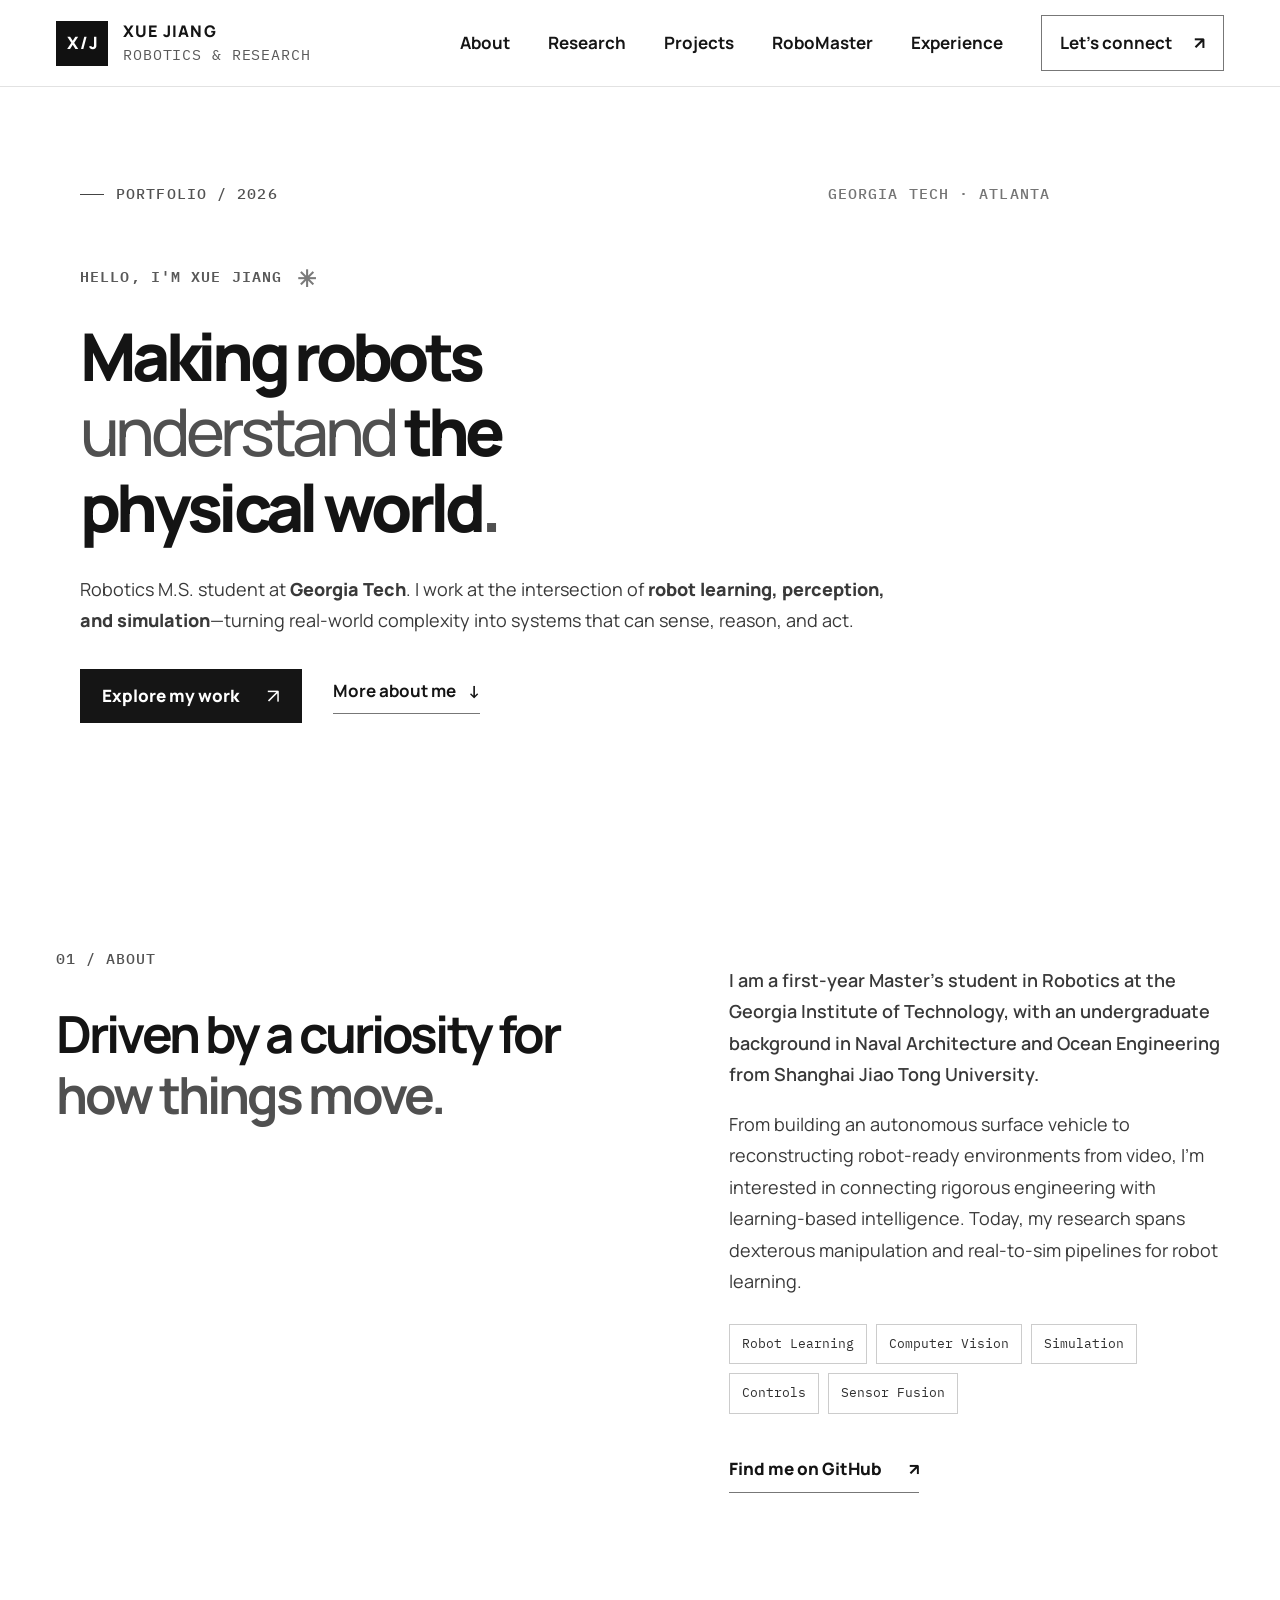
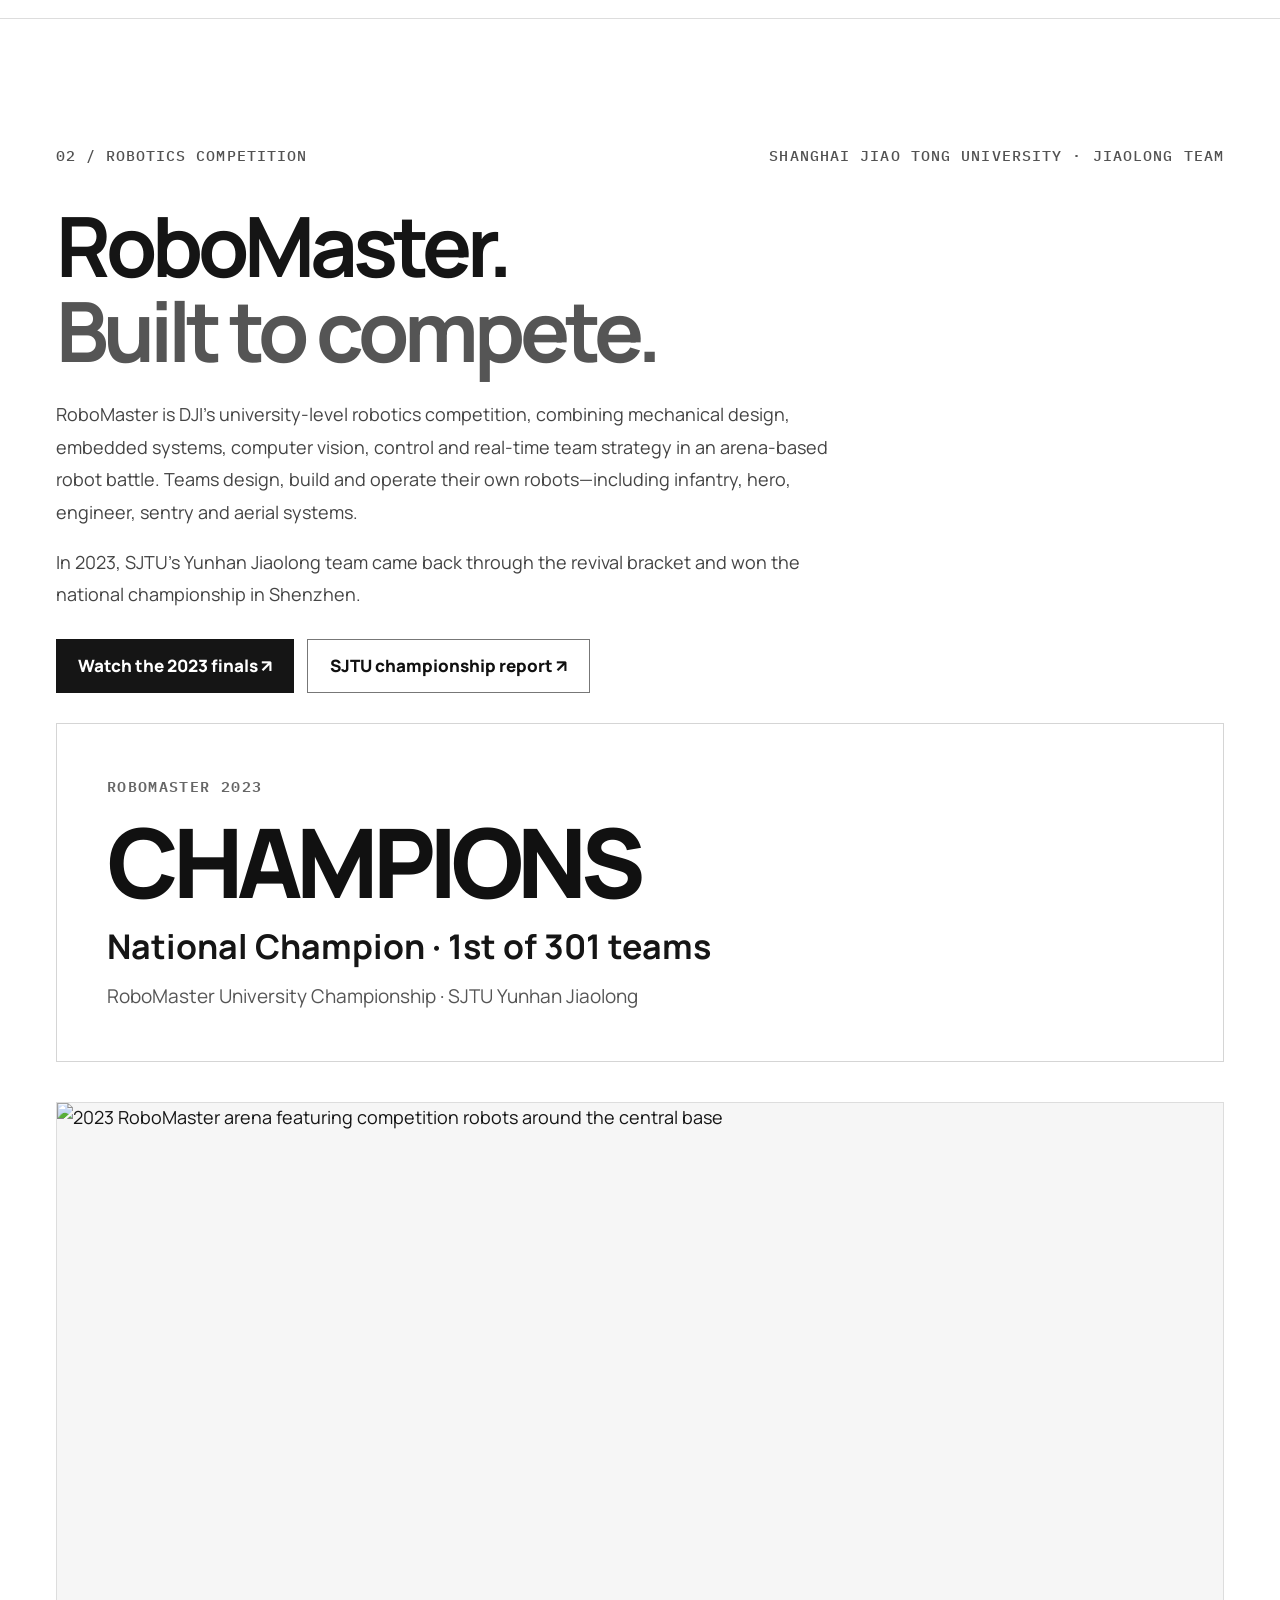
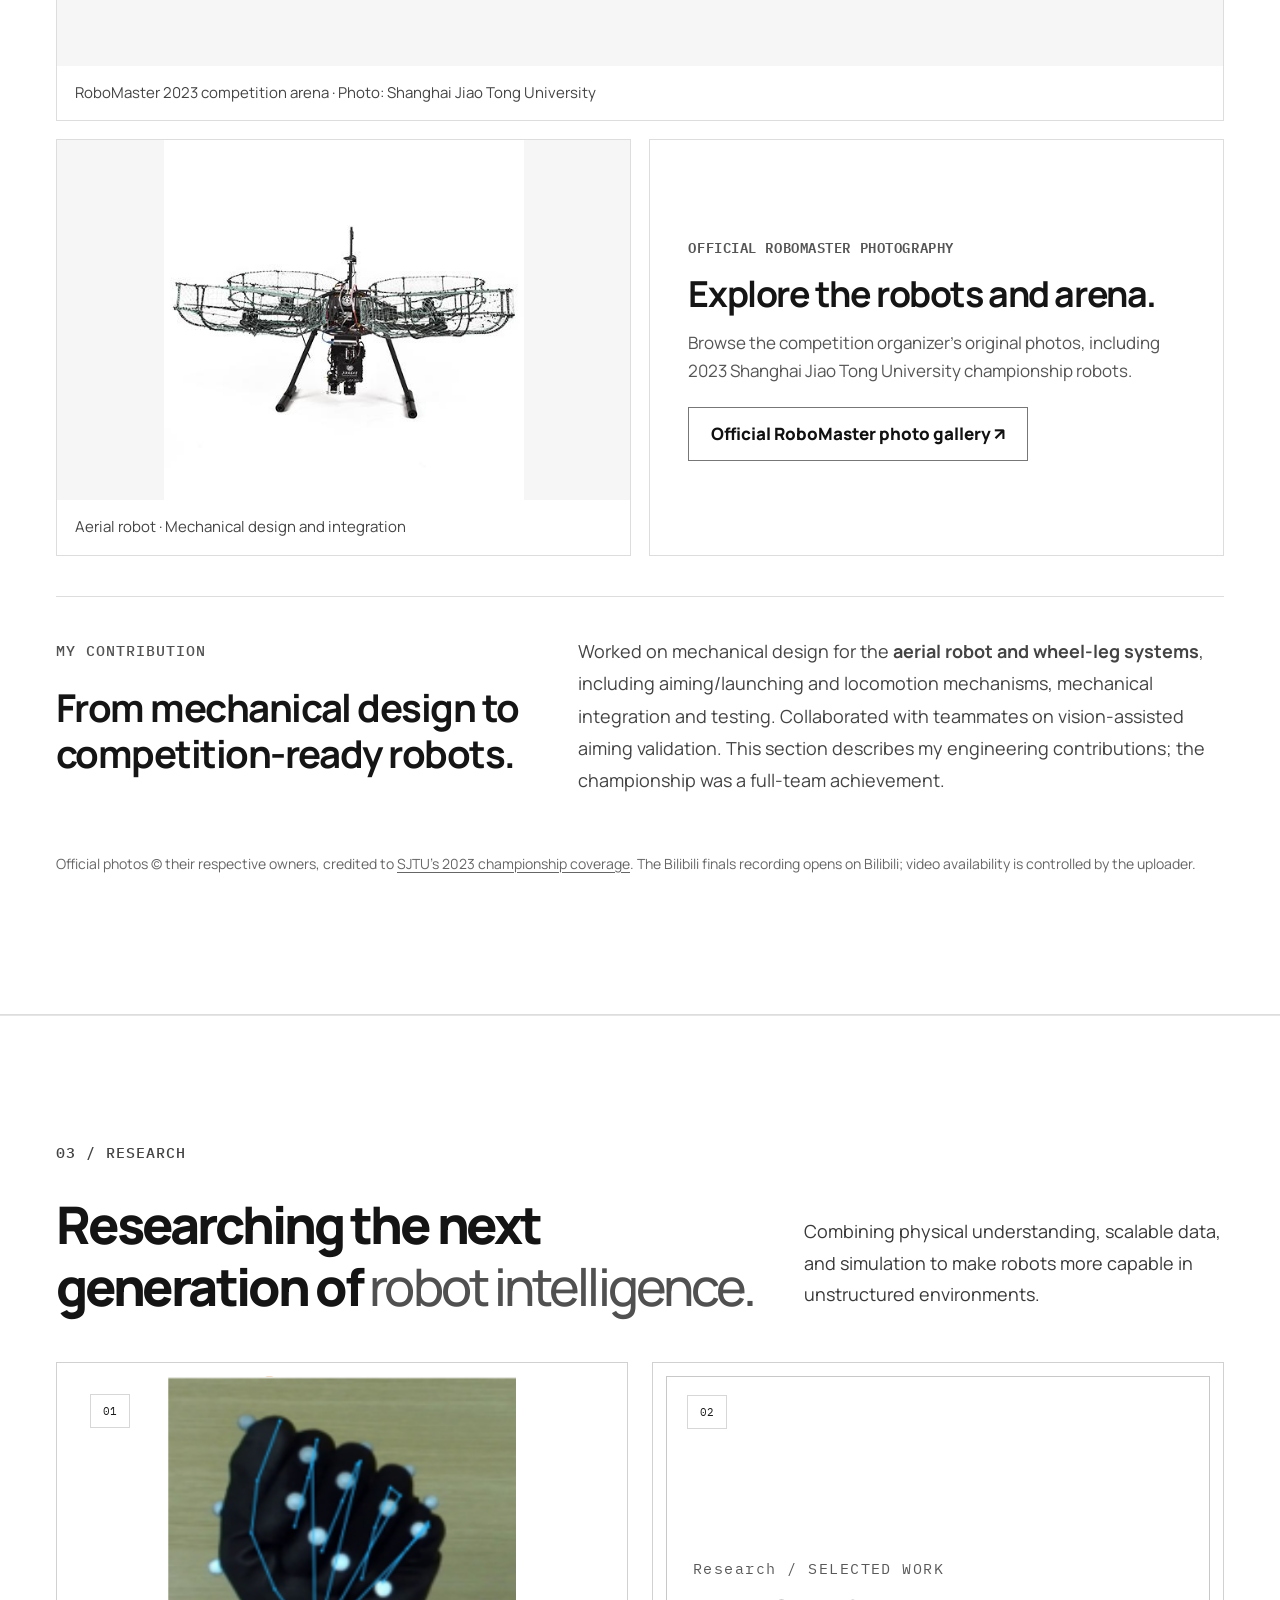
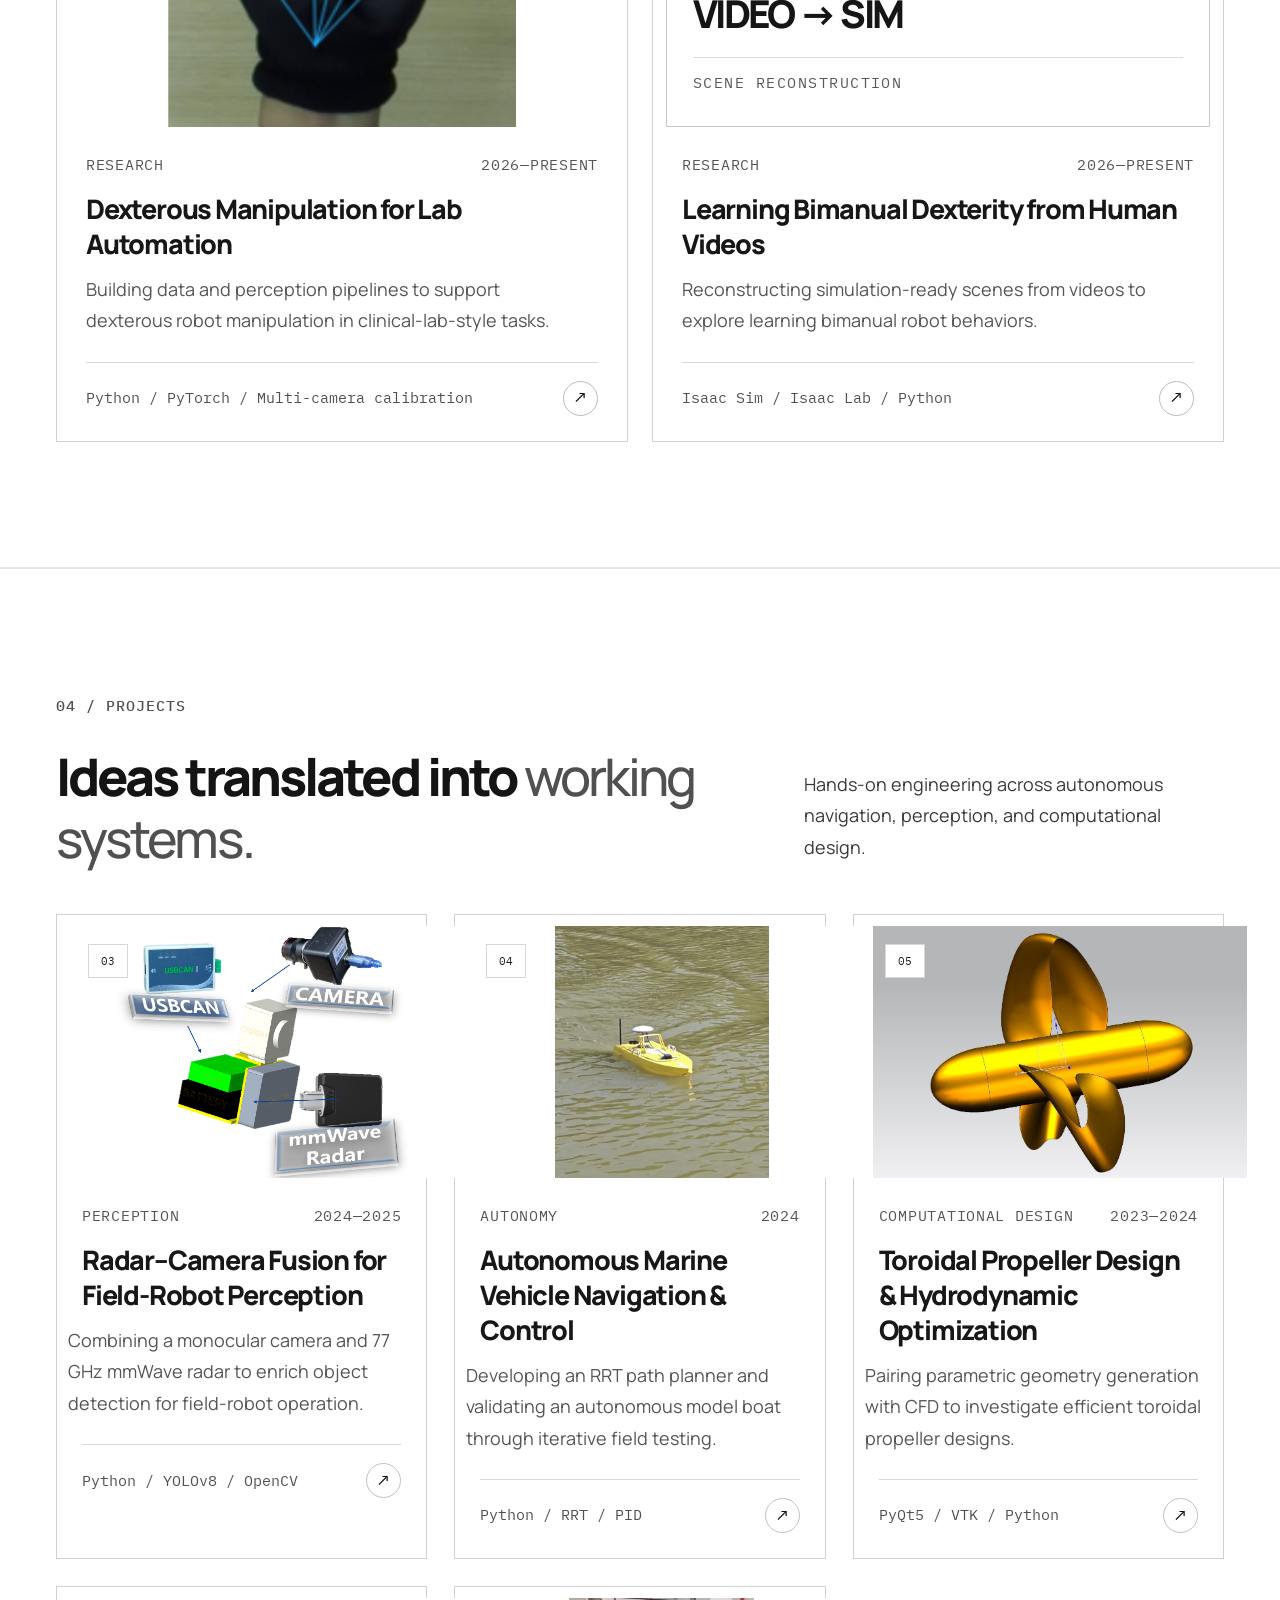
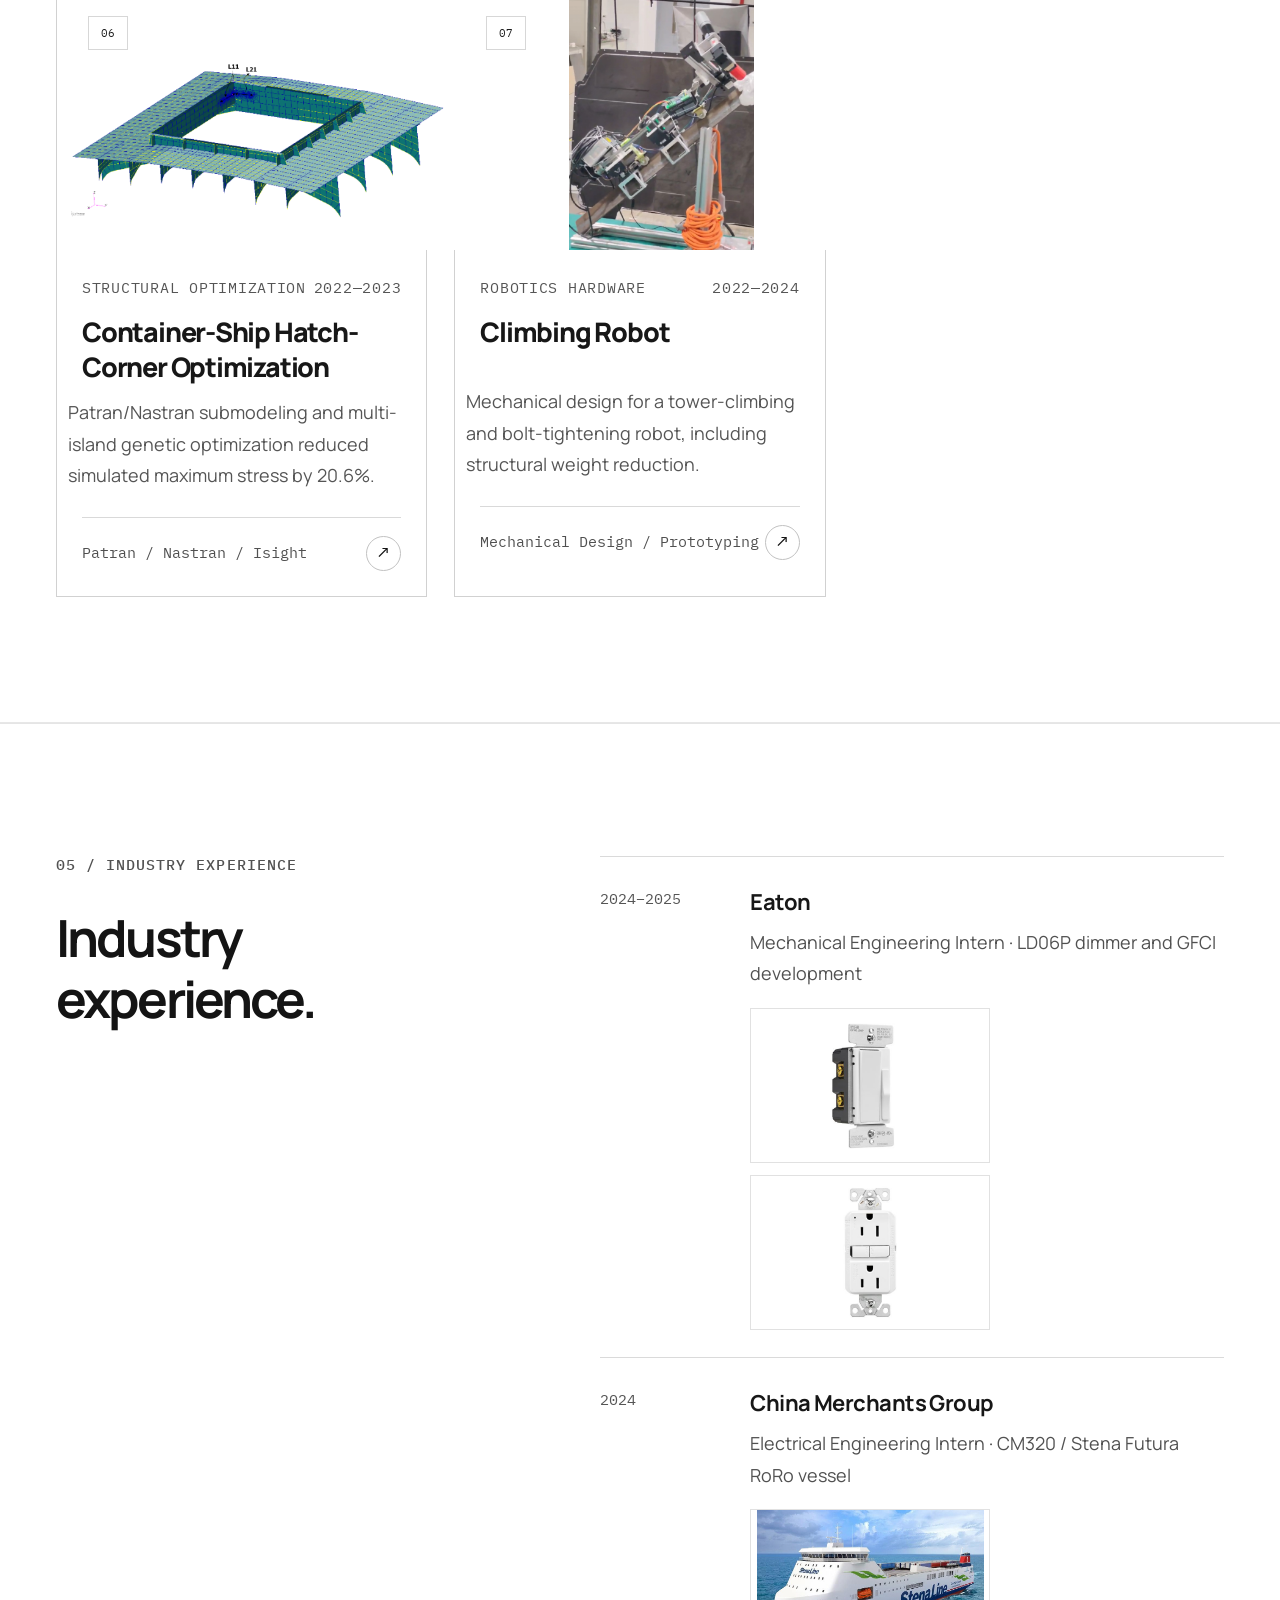
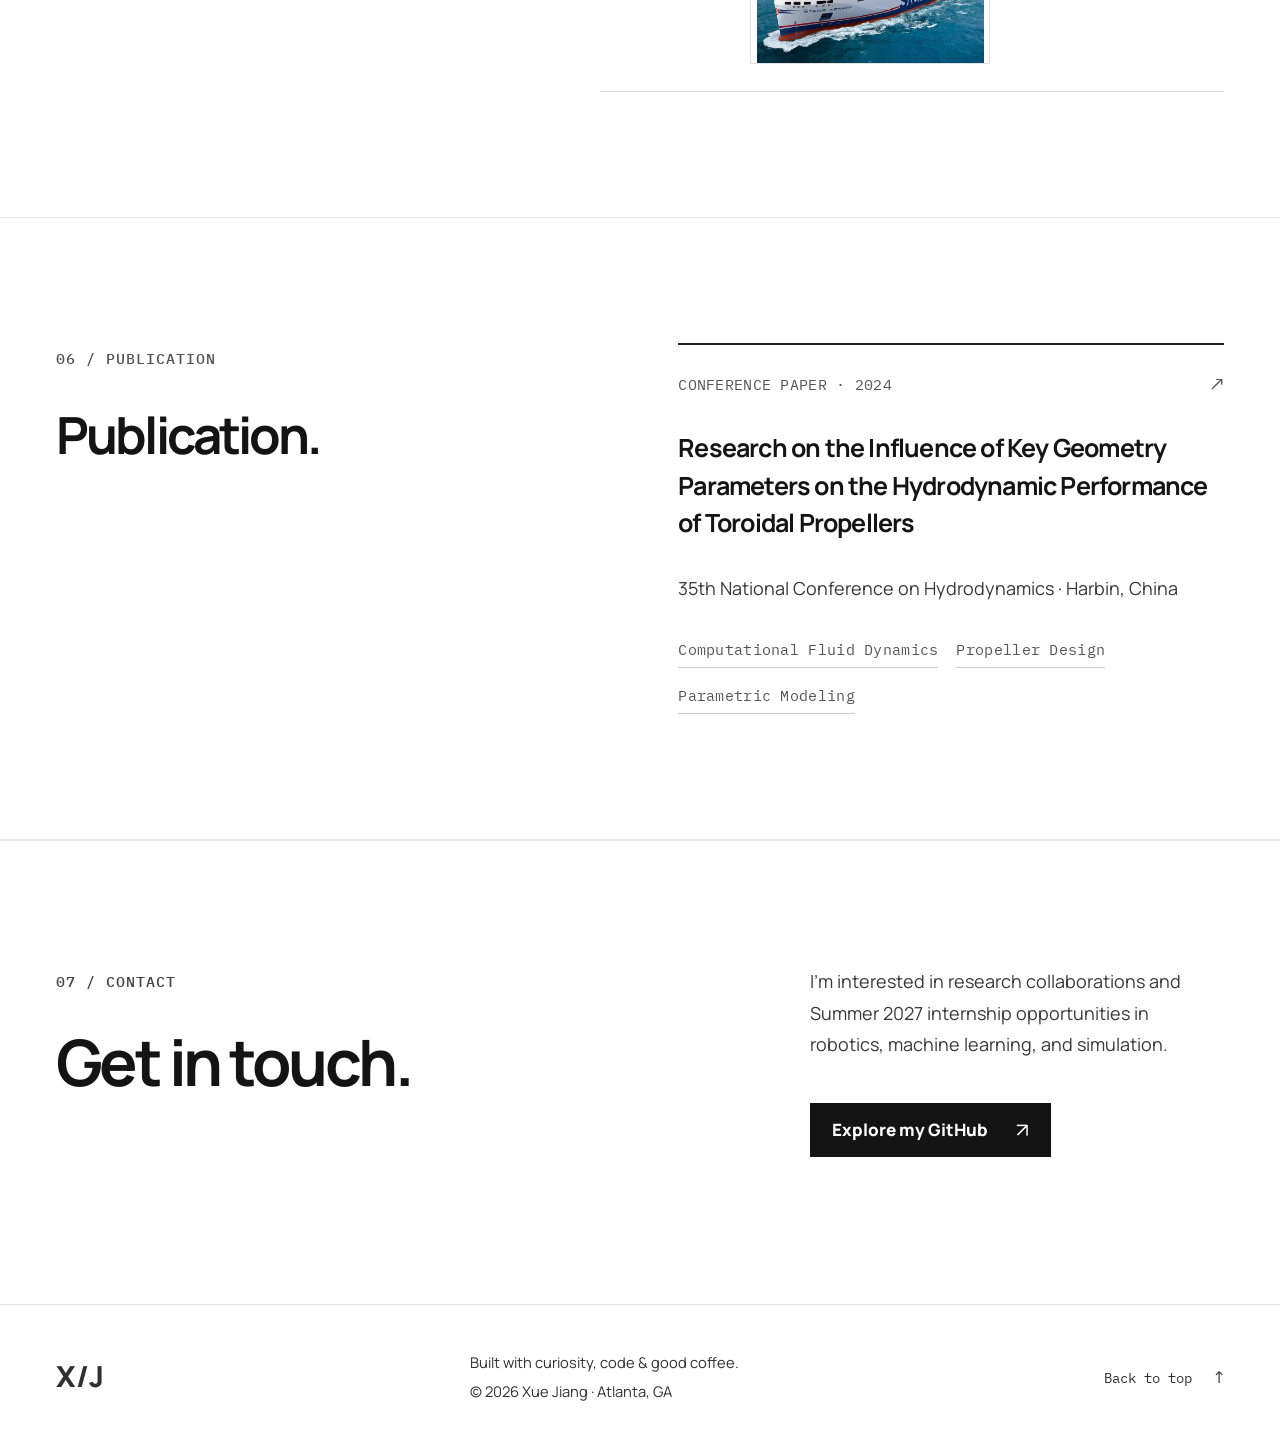
==== index.html @ 68ab6c1e "Use original gloved hand pose estimation image for dexterous research cover" ====
<!doctype html>
<html lang="en"><head>
<meta charset="utf-8"><meta name="viewport" content="width=device-width, initial-scale=1">
<meta name="theme-color" content="#ffffff"><meta name="color-scheme" content="light">
<title>Robotics Portfolio | Xue Jiang</title>
<meta name="description" content="Xue Jiang is a Georgia Tech Robotics M.S. student working on robot learning, dexterous manipulation, scene reconstruction, computer vision, and simulation.">
<link rel="canonical" href="https://choppa129.github.io/">
<meta property="og:type" content="website"><meta property="og:title" content="Robotics Portfolio | Xue Jiang"><meta property="og:description" content="Xue Jiang is a Georgia Tech Robotics M.S. student working on robot learning, dexterous manipulation, scene reconstruction, computer vision, and simulation."><meta property="og:url" content="https://choppa129.github.io/">
<meta name="twitter:card" content="summary">
<link rel="icon" href="./assets/favicon.svg" type="image/svg+xml">
<link rel="preconnect" href="https://fonts.googleapis.com"><link rel="preconnect" href="https://fonts.gstatic.com" crossorigin>
<link href="https://fonts.googleapis.com/css2?family=DM+Sans:wght@400;500;600;700&family=IBM+Plex+Mono:wght@400;500;600&family=Manrope:wght@400;500;600;700;800&display=swap" rel="stylesheet">
<link rel="stylesheet" href="./assets/style.css">
<script src="./assets/main.js" defer></script>
</head><body><a href="#main" class="skip-link">Skip to content</a>
<header class="site-header" id="top">
  <div class="container nav-shell">
    <a class="logo" href="./index.html" aria-label="Xue Jiang homepage"><span class="logo-mark">X<span class="logo-slash">/</span>J</span><span class="logo-label">XUE JIANG<span class="logo-detail">ROBOTICS & RESEARCH</span></span></a>
    <button class="menu-toggle" aria-label="Open navigation" aria-expanded="false" aria-controls="main-menu"><span></span><span></span></button>
    <nav class="site-nav" id="main-menu" aria-label="Main navigation">
      <a href="./index.html#about">About</a>
      <a href="./index.html#research">Research</a>
      <a href="./index.html#projects">Projects</a>
      <a href="./index.html#robomaster">RoboMaster</a>
      <a href="./index.html#experience">Experience</a>
      <a class="nav-contact" href="./index.html#contact">Let's connect <span aria-hidden="true">↗</span></a>
    </nav>
  </div>
</header>
<main id="main">
<section class="hero section-pad" aria-labelledby="hero-title"><div class="container hero-grid hero-single">
  <div class="hero-copy">
    <div class="eyebrow"><span class="eyebrow-line"></span> PORTFOLIO / 2026 <span class="eyebrow-small">GEORGIA TECH · ATLANTA</span></div>
    <p class="hero-intro">HELLO, I'M XUE JIANG <span class="wave">✳</span></p>
    <h1 id="hero-title">Making robots<br><em>understand</em> the<br>physical world<span class="period">.</span></h1>
    <p class="hero-desc">Robotics M.S. student at <strong>Georgia Tech</strong>. I work at the intersection of <strong>robot learning, perception, and simulation</strong>—turning real-world complexity into systems that can sense, reason, and act.</p>
    <div class="hero-actions"><a class="btn btn-dark" href="#projects">Explore my work <span aria-hidden="true">↗</span></a><a class="text-link" href="#about">More about me <span aria-hidden="true">↓</span></a></div>
    
  </div>
  </div></section>
<section class="about-section section-pad" id="about"><div class="container about-grid"><div class="section-heading"><span class="section-index">01 / ABOUT</span><h2>Driven by a curiosity for <span class="serif-em">how things move.</span></h2></div>
<div class="about-content"><p class="about-lead">I am a first-year Master's student in Robotics at the Georgia Institute of Technology, with an undergraduate background in Naval Architecture and Ocean Engineering from Shanghai Jiao Tong University.</p><p>From building an autonomous surface vehicle to reconstructing robot-ready environments from video, I'm interested in connecting rigorous engineering with learning-based intelligence. Today, my research spans dexterous manipulation and real-to-sim pipelines for robot learning.</p><div class="about-tags"><span>Robot Learning</span><span>Computer Vision</span><span>Simulation</span><span>Controls</span><span>Sensor Fusion</span></div><a class="inline-arrow" href="https://github.com/choppa129" target="_blank" rel="noopener noreferrer">Find me on GitHub <span aria-hidden="true">↗</span></a></div></div></section>
<section class="robomaster-section section-pad" id="robomaster"><div class="container">
<div class="section-topline"><span class="section-index">02 / ROBOTICS COMPETITION</span><span class="micro-note">SHANGHAI JIAO TONG UNIVERSITY · JIAOLONG TEAM</span></div>
<div class="rm-intro"><div><h2>RoboMaster.<br><em>Built to compete.</em></h2><p>RoboMaster is DJI's university-level robotics competition, combining mechanical design, embedded systems, computer vision, control and real-time team strategy in an arena-based robot battle. Teams design, build and operate their own robots—including infantry, hero, engineer, sentry and aerial systems.</p><p>In 2023, SJTU's Yunhan Jiaolong team came back through the revival bracket and won the national championship in Shenzhen.</p><div class="rm-actions"><a class="btn btn-dark" href="https://www.bilibili.com/video/BV19V41137XZ/" target="_blank" rel="noopener noreferrer">Watch the 2023 finals ↗</a><a class="btn btn-outline" href="https://news.sjtu.edu.cn/jdyw/20230815/187092.html" target="_blank" rel="noopener noreferrer">SJTU championship report ↗</a></div></div><div class="rm-result"><span class="rm-result-year">ROBOMASTER 2023</span><strong class="rm-result-champion">CHAMPIONS</strong><b>National Champion · 1st of 301 teams</b><small>RoboMaster University Championship · SJTU Yunhan Jiaolong</small></div></div>
<div class="rm-gallery rm-gallery-curated">
<figure class="rm-wide"><img src="https://news.sjtu.edu.cn/resource/upload/202308/20230815_124159_313.jpeg" alt="2023 RoboMaster arena featuring competition robots around the central base" loading="lazy"><figcaption>RoboMaster 2023 competition arena · Photo: Shanghai Jiao Tong University</figcaption></figure>
<figure><img src="./assets/IMG_0314.png" alt="RoboMaster aerial robot hardware" loading="lazy"><figcaption>Aerial robot · Mechanical design and integration</figcaption></figure>
<div class="rm-gallery-link"><span>OFFICIAL ROBOMASTER PHOTOGRAPHY</span><h3>Explore the robots and arena.</h3><p>Browse the competition organizer's original photos, including 2023 Shanghai Jiao Tong University championship robots.</p><a class="btn btn-outline" href="https://www.robomaster.com/zh-CN/resource/image?djifrom=nav" target="_blank" rel="noopener noreferrer">Official RoboMaster photo gallery ↗</a></div>
</div>
<div class="rm-contribution"><div><span class="section-index">MY CONTRIBUTION</span><h3>From mechanical design to competition-ready robots.</h3></div><p>Worked on mechanical design for the <strong>aerial robot and wheel-leg systems</strong>, including aiming/launching and locomotion mechanisms, mechanical integration and testing. Collaborated with teammates on vision-assisted aiming validation. This section describes my engineering contributions; the championship was a full-team achievement.</p></div>
<p class="rm-source">Official photos © their respective owners, credited to <a href="https://news.sjtu.edu.cn/jdyw/20230815/187092.html" target="_blank" rel="noopener noreferrer">SJTU's 2023 championship coverage</a>. The Bilibili finals recording opens on Bilibili; video availability is controlled by the uploader.</p>
</div></section>
<section class="research-section section-pad" id="research"><div class="container"><div class="section-topline"><span class="section-index light">03 / RESEARCH</span></div><div class="section-title-row"><h2>Researching the next<br>generation of <em>robot intelligence.</em></h2><p>Combining physical understanding, scalable data, and simulation to make robots more capable in unstructured environments.</p></div><div class="research-grid"><a class="project-card research-project" href="./projects/dexterous-manipulation/">
      <div class="project-visual real-project-photo"><img src="./assets/gloved-hand-pose.png" alt="Gloved hand with optical markers and overlaid reconstructed hand skeleton" loading="lazy"><span class="visual-number">01</span></div>
      <div class="project-meta"><span>Research</span><span>2026—Present</span></div>
      <h3>Dexterous Manipulation for Lab Automation</h3><p>Building data and perception pipelines to support dexterous robot manipulation in clinical-lab-style tasks.</p>
      <div class="card-foot"><span>Python / PyTorch / Multi-camera calibration</span><span class="circle-arrow" aria-hidden="true">↗</span></div>
    </a><a class="project-card research-project" href="./projects/video-to-simulation/">
      <div class="project-visual typographic-thumb" aria-label="VIDEO → SIM — SCENE RECONSTRUCTION">
      <span class="visual-number">02</span><div class="thumb-words"><span class="thumb-pre">Research / SELECTED WORK</span><strong>VIDEO → SIM</strong><span class="thumb-sub">SCENE RECONSTRUCTION</span></div></div>
      <div class="project-meta"><span>Research</span><span>2026—Present</span></div>
      <h3>Learning Bimanual Dexterity from Human Videos</h3><p>Reconstructing simulation-ready scenes from videos to explore learning bimanual robot behaviors.</p>
      <div class="card-foot"><span>Isaac Sim / Isaac Lab / Python</span><span class="circle-arrow" aria-hidden="true">↗</span></div>
    </a></div></div></section>
<section class="work-section section-pad" id="projects"><div class="container"><div class="section-topline"><span class="section-index">04 / PROJECTS</span></div><div class="section-title-row work-title"><h2>Ideas translated into <em>working systems.</em></h2><p>Hands-on engineering across autonomous navigation, perception, and computational design.</p></div><div class="project-grid"><a class="project-card " href="./projects/radar-camera-fusion/">
      <div class="project-visual real-project-photo"><img src="./assets/firld-robot-perception-fusion.png" alt="Original field robot radar-camera perception fusion result" loading="lazy"><span class="visual-number">03</span></div>
      <div class="project-meta"><span>Perception</span><span>2024—2025</span></div>
      <h3>Radar–Camera Fusion for Field-Robot Perception</h3><p>Combining a monocular camera and 77 GHz mmWave radar to enrich object detection for field-robot operation.</p>
      <div class="card-foot"><span>Python / YOLOv8 / OpenCV</span><span class="circle-arrow" aria-hidden="true">↗</span></div>
    </a><a class="project-card " href="./projects/autonomous-marine-vehicle/">
      <div class="project-visual real-project-photo"><img src="./assets/Picture2.png" alt="Yellow autonomous surface vehicle during real-world testing on Zhiyuan Lake at Shanghai Jiao Tong University" loading="lazy"><span class="visual-number">04</span></div>
      <div class="project-meta"><span>Autonomy</span><span>2024</span></div>
      <h3>Autonomous Marine Vehicle Navigation &amp; Control</h3><p>Developing an RRT path planner and validating an autonomous model boat through iterative field testing.</p>
      <div class="card-foot"><span>Python / RRT / PID</span><span class="circle-arrow" aria-hidden="true">↗</span></div>
    </a><a class="project-card " href="./projects/toroidal-propeller/">
      <div class="project-visual real-project-photo"><img src="./assets/IMG_0317.png" alt="Original toroidal propeller CAD geometry" loading="lazy"><span class="visual-number">05</span></div>
      <div class="project-meta"><span>Computational Design</span><span>2023—2024</span></div>
      <h3>Toroidal Propeller Design &amp; Hydrodynamic Optimization</h3><p>Pairing parametric geometry generation with CFD to investigate efficient toroidal propeller designs.</p>
      <div class="card-foot"><span>PyQt5 / VTK / Python</span><span class="circle-arrow" aria-hidden="true">↗</span></div>
    </a><a class="project-card" href="./projects/hatch-corner-optimization/"><div class="project-visual real-project-photo"><img src="./assets/FEA原始完整结构图.png" alt="Original container ship hatch opening finite element structural model" loading="lazy"><span class="visual-number">06</span></div><div class="project-meta"><span>Structural Optimization</span><span>2022—2023</span></div><h3>Container-Ship Hatch-Corner Optimization</h3><p>Patran/Nastran submodeling and multi-island genetic optimization reduced simulated maximum stress by 20.6%.</p><div class="card-foot"><span>Patran / Nastran / Isight</span><span class="circle-arrow" aria-hidden="true">↗</span></div></a><a class="project-card" href="https://github.com/choppa129" target="_blank" rel="noopener noreferrer"><div class="project-visual real-project-photo"><img src="./assets/climbing-robot.png" alt="Original climbing and bolt-tightening robot project image" loading="lazy"><span class="visual-number">07</span></div><div class="project-meta"><span>Robotics Hardware</span><span>2022—2024</span></div><h3>Climbing Robot</h3><p>Mechanical design for a tower-climbing and bolt-tightening robot, including structural weight reduction.</p><div class="card-foot"><span>Mechanical Design / Prototyping</span><span class="circle-arrow" aria-hidden="true">↗</span></div></a></div></div></section>
<section class="experience-section section-pad" id="experience"><div class="container experience-grid"><div><span class="section-index">05 / INDUSTRY EXPERIENCE</span><h2>Industry experience.</h2></div><div class="timeline">
<div class="timeline-item"><div class="timeline-date">2024–2025</div><div><h3>Eaton</h3><p>Mechanical Engineering Intern · LD06P dimmer and GFCI development</p><div class="experience-photos"><img src="./assets/IMG_0316.png" alt="Eaton LD06P dimmer product" loading="lazy"><img src="./assets/IMG_0315.png" alt="Eaton GFCI receptacle" loading="lazy"></div></div></div>
<div class="timeline-item"><div class="timeline-date">2024</div><div><h3>China Merchants Group</h3><p>Electrical Engineering Intern · CM320 / Stena Futura RoRo vessel</p><div class="experience-photos"><img src="./assets/IMG_0319.png" alt="Stena NewMax-class vessel image" loading="lazy"></div></div></div>

</div></div></section>
<section class="publication-section section-pad" id="publications"><div class="container publication-layout"><div><span class="section-index">06 / PUBLICATION</span><h2>Publication.</h2></div><div class="pub-panel"><div class="pub-top"><span>CONFERENCE PAPER · 2024</span><span aria-hidden="true">↗</span></div><h3>Research on the Influence of Key Geometry Parameters on the Hydrodynamic Performance of Toroidal Propellers</h3><p>35th National Conference on Hydrodynamics · Harbin, China</p><div class="pub-bottom"><span>Computational Fluid Dynamics</span><span>Propeller Design</span><span>Parametric Modeling</span></div></div></div></section>
<section class="contact-section section-pad" id="contact"><div class="container contact-grid"><div><span class="section-index light">07 / CONTACT</span><h2>Get in touch.</h2></div><div class="contact-copy"><p>I'm interested in research collaborations and Summer 2027 internship opportunities in robotics, machine learning, and simulation.</p><a class="btn btn-light" href="https://github.com/choppa129" target="_blank" rel="noopener noreferrer">Explore my GitHub <span aria-hidden="true">↗</span></a><p class="contact-note"></p></div></div><div class="contact-orbit orbit-one"></div><div class="contact-orbit orbit-two"></div></section></main>
<footer class="site-footer"><div class="container footer-inner"><a class="footer-monogram" href="./index.html">X/J</a><p>Built with curiosity, code & good coffee.<br><span>© 2026 Xue Jiang · Atlanta, GA</span></p><a href="./index.html#top">Back to top <span aria-hidden="true">↑</span></a></div></footer>
</body></html>
---- assets/style.css ----
:root{--paper:#f6f6f6;--white:#ffffff;--ink:#1f1f1f;--ink2:#373737;--muted:#6f6f6f;--line:#dddddd;--accent:#ededed;--lime:#f3f3f3;--blue:#696969;--dark:#202020;--dark2:#2b2b2b;--font:'Manrope','DM Sans',system-ui,-apple-system,sans-serif;--mono:'IBM Plex Mono',ui-monospace,monospace}
*{box-sizing:border-box}html{scroll-behavior:smooth;scroll-padding-top:85px}body{margin:0;background:var(--paper);color:var(--ink);font-family:var(--font);-webkit-font-smoothing:antialiased}a{color:inherit;text-decoration:none}button{font:inherit}img{max-width:100%;display:block}h1,h2,h3,p{margin-top:0}::selection{background:#dcdcdc;color:#1f1f1f}.container{max-width:1300px;width:calc(100% - 112px);margin:0 auto}.section-pad{padding:125px 0}.skip-link{position:absolute;left:10px;top:-70px;background:var(--accent);padding:10px 18px;z-index:100}.skip-link:focus{top:10px}a:focus-visible,button:focus-visible{outline:3px solid #757575;outline-offset:4px}
.site-header{position:sticky;top:0;z-index:50;background:rgba(246,246,246,.9);backdrop-filter:blur(18px);border-bottom:1px solid rgba(31,31,31,.10)}.nav-shell{height:86px;display:flex;align-items:center;justify-content:space-between}.logo{display:flex;align-items:center;gap:15px}.logo-mark{height:45px;width:52px;background:var(--ink);color:var(--white);display:flex;align-items:center;justify-content:center;font-weight:800;font-size:17px;letter-spacing:-.08em}.logo-slash{color:var(--accent);margin:0 3px}.logo-label{font-weight:800;font-size:13px;line-height:1.23;letter-spacing:.075em}.logo-detail{font-size:8px;font-family:var(--mono);font-weight:400;display:block;letter-spacing:.06em;margin-top:5px;color:#6f6f6f}.site-nav{display:flex;align-items:center;gap:38px;font-size:12px;font-weight:700}.site-nav>a:not(.nav-contact){transition:color .2s}.site-nav>a:not(.nav-contact):hover{color:#7d7d7d}.nav-contact{border:1px solid #292929;padding:13px 18px;display:flex;gap:22px;align-items:center;transition:background .2s}.nav-contact:hover{background:var(--lime)}.nav-contact span{font-size:17px}.menu-toggle{display:none}
.eyebrow,.section-index,.micro-note,.hero-intro,.detail-label,.breadcrumb{font-family:var(--mono);letter-spacing:.075em;font-size:11px;font-weight:500}.eyebrow{display:flex;align-items:center;gap:12px;color:var(--ink2)}.eyebrow-line{height:1px;width:24px;background:var(--ink)}.eyebrow-small{margin-left:auto;color:#747474}.hero{padding-top:95px;padding-bottom:110px}.hero-grid{display:grid;grid-template-columns:1.04fr .96fr;align-items:center;gap:7%}.hero-copy{min-width:0}.hero-intro{margin:53px 0 22px;font-weight:600;color:#595959}.wave{font-size:23px;vertical-align:middle;margin-left:5px;color:#7a7a7a}.hero h1{font-size:clamp(52px,5.15vw,86px);line-height:1.14;letter-spacing:-.071em;margin:0 0 29px;font-weight:800}.hero h1 em,.section-title-row h2 em,.experience-grid h2 em,.publication-layout h2 em,.contact-grid h2 em{font-style:normal;font-weight:500;color:#8f8f8f}.period{color:#aeaeae}.hero-desc{color:#5f5f5f;max-width:565px;font-size:15px;line-height:1.98;margin:0}.hero-desc strong{color:#2e2e2e;font-weight:800}.hero-actions{display:flex;gap:31px;align-items:center;margin-top:32px}.btn{display:inline-flex;align-items:center;justify-content:space-between;gap:28px;font-size:12px;font-weight:800;min-height:52px;padding:0 22px;transition:transform .2s,background .2s}.btn:hover{transform:translateY(-3px)}.btn span{font-size:20px;font-weight:400}.btn-dark{background:var(--ink);color:white}.btn-dark:hover{background:#464646}.btn-light{background:var(--accent);color:var(--dark)}.btn-light:hover{background:white}.btn-outline{border:1px solid #ababab;background:transparent}.text-link{font-size:12px;font-weight:700;border-bottom:1px solid #aeaeae;padding-bottom:8px}.text-link span{margin-left:9px}.hero-status{font-family:var(--mono);font-size:10px;display:flex;align-items:center;gap:10px;margin-top:49px;color:#606060}.status-dot{width:8px;height:8px;border-radius:50%;background:#a2a2a2;box-shadow:0 0 0 5px #e6e6e6}.hero-visual{height:min(625px,49vw);min-height:510px}.hero-art{height:100%;width:100%;background:var(--dark);overflow:hidden;position:relative;border-radius:2px;box-shadow:25px 24px 0 #ebebeb}.hero-art>img{width:100%;height:100%;object-fit:cover}.art-flag{position:absolute;font-family:var(--mono);font-size:10px;font-weight:500;letter-spacing:.09em;color:#dfdfdf;z-index:2}.flag-top{top:28px;left:28px;padding:10px 12px;border:1px solid #707070}.flag-bottom{bottom:30px;left:30px;right:30px;display:flex;justify-content:space-between;align-items:center;padding-top:14px;border-top:1px solid #666666}.flag-arrow{font-size:20px;color:var(--accent)}
.overview-rail{border-top:1px solid var(--line);border-bottom:1px solid var(--line)}.overview-inner{min-height:120px;display:grid;grid-template-columns:1fr 1.3fr 1.45fr 80px;align-items:center}.overview-inner>div:not(:first-child){border-left:1px solid var(--line);padding-left:35px}.overview-inner>div{min-height:49px;display:flex;flex-direction:column;justify-content:center}.overview-label{font:10px var(--mono);color:#7e7e7e;letter-spacing:.06em;margin-bottom:11px}.overview-inner strong{font-size:12px;font-weight:800}.overview-inner .rail-round{font-size:31px;align-items:end;border-left:1px solid var(--line);color:#6c6c6c;padding-right:9px}
.section-index{display:inline-block;color:#7a7a7a;letter-spacing:.07em}.section-index.light{color:#dbdbdb}.about-grid{display:grid;grid-template-columns:1fr .95fr;gap:13%}.section-heading h2,.experience-grid h2,.publication-layout h2{font-size:clamp(39px,4vw,62px);line-height:1.18;letter-spacing:-.056em;margin:31px 0 0;max-width:550px}.serif-em{font-style:normal;color:#909090}.about-content{padding-top:22px}.about-content p{color:#6d6d6d;font-size:14px;line-height:2;margin-bottom:18px}.about-content .about-lead{font-size:19px;color:var(--ink);line-height:1.75;font-weight:600}.about-tags{display:flex;gap:9px;flex-wrap:wrap;margin:26px 0}.about-tags span{border:1px solid #cecece;color:#565656;background:#fcfcfc;font:10px var(--mono);padding:10px 12px}.inline-arrow{font-weight:800;font-size:12px;display:inline-block;margin-top:15px;border-bottom:1px solid #9b9b9b;padding-bottom:9px}.inline-arrow span{margin-left:24px;font-size:16px}
.research-section{background:var(--dark);color:white}.section-topline{display:flex;align-items:center;justify-content:space-between}.micro-note{color:#8f8f8f;font-size:10px}.research-section .micro-note{color:#b1b1b1}.section-title-row{display:flex;align-items:end;justify-content:space-between;gap:60px;margin:28px 0 44px}.section-title-row h2{max-width:900px;font-size:clamp(37px,4.05vw,65px);line-height:1.2;letter-spacing:-.056em;margin:0;font-weight:800}.section-title-row h2 em{color:var(--accent)}.section-title-row p{color:#b7b7b7;line-height:1.85;max-width:275px;min-width:250px;font-size:12px;margin:0 0 7px}.research-grid{display:grid;grid-template-columns:1fr 1fr;gap:24px}.project-card{display:block;min-width:0}.research-project{border:1px solid #4c4c4c;padding:13px 13px 25px;transition:border .25s,transform .25s;background:#2c2c2c}.research-project:hover{border-color:#cbcbcb;transform:translateY(-5px)}.project-visual{overflow:hidden;position:relative}.project-visual img{width:100%;aspect-ratio:1.55;object-fit:cover;transition:transform .5s}.project-card:hover .project-visual img{transform:scale(1.04)}.visual-number{position:absolute;top:18px;left:20px;font:11px var(--mono);background:rgba(242,242,242,.9);padding:9px 12px;color:#272727}.research-project .project-meta,.research-project h3,.research-project>p,.research-project .card-foot{margin-left:16px;margin-right:16px}.project-meta{display:flex;justify-content:space-between;margin-top:27px;font:10px var(--mono);letter-spacing:.05em;color:#bebebe;text-transform:uppercase}.project-card h3{font-size:clamp(22px,2.2vw,31px);letter-spacing:-.045em;line-height:1.3;margin-top:15px;margin-bottom:12px;font-weight:800}.project-card>p{font-size:12px;line-height:1.85;color:#bbbbbb;min-height:45px;max-width:500px}.card-foot{display:flex;align-items:center;justify-content:space-between;border-top:1px solid #545454;margin-top:25px;padding-top:18px;font:10px var(--mono);color:#cccccc}.circle-arrow{height:35px;width:35px;border:1px solid #929292;border-radius:50%;display:flex;align-items:center;justify-content:center;font-size:18px}.research-disclaimer{font:10px var(--mono);color:#989898;margin:30px 0 0}
.work-section{background:#efefef}.work-title h2{max-width:720px}.work-title h2 em{color:#909090}.work-title p{color:#787878}.project-grid{display:grid;grid-template-columns:repeat(3,minmax(0,1fr));gap:27px}.project-grid .project-card{background:var(--paper);border:1px solid #d8d8d8;padding:11px 11px 25px;transition:transform .25s,box-shadow .25s}.project-grid .project-card:hover{transform:translateY(-5px);box-shadow:0 18px 25px rgba(32,32,32,.08)}.project-grid .project-visual img{aspect-ratio:1.4}.project-grid .project-meta,.project-grid h3,.project-grid>p,.project-grid .card-foot{margin-left:14px;margin-right:14px}.project-grid .project-meta{color:#767676}.project-grid .project-card h3{font-size:22px;min-height:59px}.project-grid .project-card>p{color:#767676;min-height:89px}.project-grid .card-foot{border-top:1px solid #dcdcdc;color:#616161}.project-grid .circle-arrow{border-color:#c2c2c2}
.experience-section{background:var(--paper)}.experience-grid{display:grid;grid-template-columns:.8fr 1.2fr;gap:11%}.experience-grid h2{margin-top:29px}.experience-grid h2 em,.publication-layout h2 em{color:#8d8d8d}.experience-sub{max-width:320px;color:#757575;line-height:1.9;font-size:13px;margin-top:27px}.timeline{border-top:1px solid #c7c7c7;margin-top:7px}.timeline-item{display:grid;grid-template-columns:135px 1fr 28px;align-items:start;gap:22px;padding:27px 0;border-bottom:1px solid #d0d0d0}.timeline-date{font:10px var(--mono);color:#878787;margin-top:5px}.timeline-item h3{font-size:17px;margin-bottom:7px;letter-spacing:-.025em}.timeline-item p{color:#808080;font-size:12px;line-height:1.75;margin:0}.timeline-item>span{font:10px var(--mono);color:#a7a7a7;text-align:right}
.publication-section{background:#ebebeb}.publication-layout{display:grid;grid-template-columns:.95fr 1.05fr;gap:11%}.pub-panel{border-top:2px solid var(--ink);padding:25px 0 0}.pub-top,.pub-bottom{display:flex;gap:15px;align-items:center;font:10px var(--mono);letter-spacing:.02em}.pub-top{justify-content:space-between;color:#6b6b6b}.pub-top span:last-child{font-size:21px}.pub-panel h3{font-size:23px;line-height:1.55;letter-spacing:-.032em;margin:31px 0}.pub-panel p{color:#747474;font-size:13px}.pub-bottom{gap:18px;margin-top:36px;flex-wrap:wrap;color:#636363}.pub-bottom span{border-bottom:1px solid #b4b4b4;padding-bottom:8px}
.contact-section{background:#2b2b2b;color:white;overflow:hidden;position:relative}.contact-grid{display:grid;grid-template-columns:1fr .7fr;gap:14%;position:relative;z-index:2}.contact-grid h2{font-size:clamp(45px,5vw,76px);letter-spacing:-.055em;line-height:1.14;margin:30px 0 0}.contact-grid h2 em{color:var(--accent)}.contact-copy{align-self:end;max-width:400px}.contact-copy>p:first-child{line-height:2;font-size:15px;color:#d1d1d1}.contact-copy .btn{margin-top:24px}.contact-note{color:#b2b2b2;font:10px var(--mono);line-height:1.8;margin-top:22px}.contact-orbit{border:1px solid rgba(238,238,238,.16);position:absolute;border-radius:50%;width:520px;height:520px;right:-180px;top:-150px}.orbit-two{width:400px;height:400px;right:-120px;top:-90px}.site-footer{background:#1b1b1b;color:#b6b6b6}.footer-inner{min-height:145px;display:flex;justify-content:space-between;align-items:center;gap:40px}.footer-monogram{font-weight:800;color:var(--accent);font-size:29px}.footer-inner p{font-size:11px;line-height:1.95;margin:0}.footer-inner p span{color:#797979}.footer-inner a:last-child{font:11px var(--mono)}.footer-inner a:last-child span{font-size:17px;margin-left:14px}
/* PROJECT DETAILS */
.detail-hero{padding-top:50px;padding-bottom:0}.breadcrumb{display:inline-flex;gap:14px;align-items:center;color:#797979;padding:16px 0;margin-bottom:47px}.breadcrumb span{font-size:23px}.detail-hero-grid{display:grid;grid-template-columns:1fr .95fr;gap:7%;align-items:center}.detail-label{color:#878787;text-transform:uppercase}.detail-hero h1{font-size:clamp(40px,4.55vw,72px);letter-spacing:-.06em;line-height:1.16;margin:26px 0 25px}.detail-summary{color:#626262;font-size:16px;line-height:1.9;max-width:600px}.detail-buttons{display:flex;flex-wrap:wrap;gap:11px;margin-top:34px}.detail-art{background:#2e2e2e;position:relative;border-radius:2px;overflow:hidden}.detail-art>img{width:100%;aspect-ratio:1.25;object-fit:cover}.detail-art-caption{position:absolute;bottom:0;left:0;right:0;display:flex;justify-content:space-between;color:#dadada;padding:15px 22px;border-top:1px solid rgba(224,224,224,.2);background:rgba(30,30,30,.55);font:10px var(--mono);letter-spacing:.03em}.detail-art-caption span{font-size:16px}.detail-facts{display:grid;grid-template-columns:repeat(3,1fr);border-top:1px solid #d2d2d2;border-bottom:1px solid #d2d2d2;margin-top:90px}.detail-facts div{padding:28px 10px 32px 0}.detail-facts div:not(:first-child){padding-left:40px;border-left:1px solid #d2d2d2}.detail-facts span{font:10px var(--mono);color:#898989;display:block;margin-bottom:12px}.detail-facts strong{font-size:15px;letter-spacing:-.03em}.detail-content{padding-top:115px}.detail-content-grid{display:grid;grid-template-columns:215px 1fr;gap:11%}.detail-aside{position:sticky;top:130px;align-self:start}.detail-aside>span{font:10px var(--mono);color:#818181}.vertical-rule{height:42px;border-left:1px solid #b0b0b0;margin:21px 0 0 6px}.detail-aside nav{display:grid;gap:18px}.detail-aside nav a{font:11px var(--mono);color:#7d7d7d;transition:color .2s}.detail-aside nav a:hover{color:var(--ink)}.article-content{max-width:800px}.article-content section{padding-bottom:84px;border-bottom:1px solid #dbdbdb;margin-bottom:78px}.article-content h2{font-size:clamp(33px,3vw,46px);line-height:1.16;letter-spacing:-.05em;margin:22px 0 25px}.article-content p{color:#6d6d6d;font-size:14px;line-height:2}.article-content .article-lead{font-size:21px;color:#383838;line-height:1.74;letter-spacing:-.02em;font-weight:600}.contributions{list-style:none;padding:0;margin:35px 0}.contributions li{display:grid;grid-template-columns:25px 1fr;gap:17px;border-top:1px solid #e0e0e0;padding:23px 0;color:#595959;line-height:1.9;font-size:14px}.contributions li:last-child{border-bottom:1px solid #e0e0e0}.li-arrow{color:#8e8e8e;font-size:20px}.workflow{display:grid;border-top:1px solid #dfdfdf}.workflow-step{display:grid;grid-template-columns:70px 1fr;gap:20px;padding:26px 0;border-bottom:1px solid #dfdfdf}.step-no{font:13px var(--mono);color:#959595;padding-top:4px}.workflow-step h3{font-size:20px;letter-spacing:-.035em;margin:0 0 9px}.workflow-step p{margin:0}.highlight-grid{display:grid;grid-template-columns:1fr 1fr;gap:15px}.highlight{border:1px solid #d4d4d4;background:#f2f2f2;min-height:160px;padding:30px;display:flex;flex-direction:column;justify-content:space-between}.highlight strong{font-size:32px;letter-spacing:-.055em}.highlight span{font:11px var(--mono);color:#7d7d7d;line-height:1.7}.article-content .article-note{margin:28px 0 0}.detail-tools{padding-bottom:80px}.detail-tools .about-tags{margin-bottom:20px}.diagram-note{font:10px var(--mono)!important;color:#989898!important}.next-project{background:var(--dark);color:white;padding:75px 0}.next-project a{display:flex;justify-content:space-between;gap:30px;align-items:center;font-size:clamp(30px,4.5vw,65px);line-height:1.25;font-weight:800;letter-spacing:-.05em;margin-top:25px}.next-project .next-arrow{color:var(--accent);font-weight:400;font-size:70px;transition:transform .2s}.next-project a:hover .next-arrow{transform:translate(5px,-5px)}
@media (max-width:1100px){.container{width:calc(100% - 72px)}.site-nav{gap:22px}.hero-grid{gap:5%}.hero h1{font-size:clamp(46px,5.3vw,65px)}.hero-visual{min-height:480px}.project-grid .project-card h3{font-size:20px}.card-foot{gap:10px}.overview-inner{grid-template-columns:1fr 1.1fr 1.4fr 60px}.detail-content-grid{gap:6%}}
@media (max-width:800px){.container{width:calc(100% - 44px)}.section-pad{padding:75px 0}.nav-shell{height:72px}.menu-toggle{width:42px;height:42px;border:1px solid #bebebe;background:transparent;display:flex;justify-content:center;flex-direction:column;gap:5px;align-items:center;z-index:52}.menu-toggle span{height:2px;width:18px;background:#303030;transition:transform .2s}.menu-toggle[aria-expanded="true"] span:first-child{transform:translateY(3.5px) rotate(45deg)}.menu-toggle[aria-expanded="true"] span:last-child{transform:translateY(-3.5px) rotate(-45deg)}.site-nav{display:none;position:absolute;left:0;right:0;top:72px;padding:27px 22px 33px;background:var(--paper);box-shadow:0 18px 25px rgba(0,0,0,.12);flex-direction:column;align-items:stretch;gap:0}.site-nav.open{display:flex}.site-nav>a{padding:15px 0;border-bottom:1px solid #dadada}.site-nav .nav-contact{padding:15px;border:1px solid #2b2b2b;margin-top:20px}.hero{padding-top:61px}.hero-grid,.about-grid,.experience-grid,.publication-layout,.contact-grid,.detail-hero-grid{grid-template-columns:1fr;gap:45px}.hero-intro{margin-top:35px}.hero h1{font-size:clamp(44px,8.5vw,69px)}.hero-visual{height:600px;min-height:0}.hero-art{box-shadow:12px 13px 0 #e8e8e8}.hero-status{margin-top:32px}.overview-inner{grid-template-columns:1fr 1fr;gap:0}.overview-inner>div{padding:21px 14px 19px!important;min-height:104px;border-bottom:1px solid #d9d9d9}.overview-inner>div:not(:first-child){border-left:0}.overview-inner>div:nth-child(even){border-left:1px solid #d9d9d9}.overview-inner .rail-round{align-items:start;font-size:30px}.section-title-row{align-items:start;flex-direction:column;gap:20px}.section-title-row p{max-width:560px}.research-grid{grid-template-columns:1fr}.project-grid{grid-template-columns:1fr 1fr}.project-grid .project-card h3{min-height:0}.project-grid .project-card>p{min-height:0}.about-content{padding:0}.timeline{margin:0}.contact-copy{align-self:start}.detail-hero{padding-top:28px;padding-bottom:0}.detail-art>img{max-height:500px}.detail-facts{margin-top:60px}.detail-content-grid{grid-template-columns:1fr}.detail-aside{display:none}.article-content{max-width:none}.detail-content{padding-top:75px}}
@media (max-width:550px){.container{width:calc(100% - 36px)}.section-pad{padding:67px 0}.logo-label{font-size:11px}.logo-detail{font-size:7px}.hero{padding-top:44px}.hero-intro{margin:26px 0 21px}.hero h1{font-size:clamp(39px,10vw,55px)}.hero-desc{font-size:14px}.hero-actions{gap:23px;flex-wrap:wrap}.hero-visual{height:400px}.flag-top{top:15px;left:15px;font-size:8px}.flag-bottom{bottom:16px;left:16px;right:16px;font-size:8px}.overview-inner strong{font-size:11px}.section-heading h2,.section-title-row h2,.experience-grid h2,.publication-layout h2{font-size:39px}.about-content .about-lead{font-size:16px}.project-grid{grid-template-columns:1fr}.research-section .project-card h3{font-size:24px}.research-project .project-visual img{aspect-ratio:1.3}.timeline-item{grid-template-columns:100px 1fr 15px;gap:10px}.timeline-date{font-size:9px}.timeline-item h3{font-size:15px}.contact-grid h2{font-size:43px}.footer-inner{min-height:180px;flex-wrap:wrap;gap:12px;padding:22px 0}.footer-inner p{order:2;flex-basis:100%}.detail-hero h1{font-size:41px}.detail-summary{font-size:14px}.detail-facts{grid-template-columns:1fr}.detail-facts div{padding:20px 0!important;border-left:0!important;border-bottom:1px solid #d8d8d8}.detail-facts div:last-child{border-bottom:0}.detail-buttons{flex-direction:column}.article-content .article-lead{font-size:18px}.article-content section{padding-bottom:58px;margin-bottom:58px}.highlight-grid{grid-template-columns:1fr}.highlight{min-height:130px}.next-project a{font-size:33px}.next-project .next-arrow{font-size:42px}}
@media (prefers-reduced-motion: reduce){*,*::before,*::after{animation-duration:.001ms!important;transition-duration:.001ms!important;scroll-behavior:auto!important}}

.achievement{display:flex;gap:15px;align-items:center;border-top:1px solid #dbdbdb;border-bottom:1px solid #dbdbdb;padding:17px 0;margin:23px 0 5px}.achievement-icon{display:flex;align-items:center;justify-content:center;height:40px;width:40px;flex-shrink:0;border-radius:50%;background:#ececec;color:#6b6b6b;font-size:24px}.achievement strong{font-size:12px;display:block;margin-bottom:5px}.achievement small{font-family:var(--mono);font-size:9px;line-height:1.5;color:#818181;display:block}

/* Image-free editorial design: all visual panels below are typographic and CSS only. */
.hero-type{padding:28px 30px 25px;color:#f1f1f1;display:flex;flex-direction:column;justify-content:space-between;background:#2c2c2c;box-shadow:25px 24px 0 #ebebeb}
.hero-type-header,.hero-type-footer{display:flex;justify-content:space-between;gap:15px;font:10px var(--mono);letter-spacing:.05em;color:#d2d2d2}
.hero-type-header{padding-bottom:22px;border-bottom:1px solid #616161}
.hero-type-footer{padding-top:18px;border-top:1px solid #616161}
.hero-type-body{padding:25px 0;display:grid;gap:16px}
.hero-type-caption{font:10px var(--mono);letter-spacing:.11em;color:#bcbcbc;margin-bottom:22px}
.hero-type-body strong{font-size:clamp(35px,4vw,69px);letter-spacing:-.065em;line-height:1.05;font-weight:800;display:block;overflow-wrap:anywhere}
.hero-type-body strong:nth-child(3){color:var(--accent)}
.hero-type-body strong>span{font:11px var(--mono);color:#c4c4c4;vertical-align:top;letter-spacing:0;margin-left:8px}
.typographic-thumb{display:flex;align-items:stretch;min-height:252px;aspect-ratio:1.55;background:#3c3c3c;color:#f1f1f1;padding:26px;}
.thumb-words{width:100%;display:flex;flex-direction:column;justify-content:flex-end;gap:16px;padding:36px 0 8px}
.thumb-words strong{font-size:clamp(29px,3vw,48px);font-weight:800;line-height:1.05;letter-spacing:-.07em;max-width:93%}
.thumb-pre,.thumb-sub{font:10px var(--mono);letter-spacing:.1em;color:#c3c3c3}
.thumb-sub{border-top:1px solid #737373;padding-top:15px;margin-top:7px}
.research-grid .typographic-thumb{background:#434343}
.research-grid .research-project:nth-child(2) .typographic-thumb{background:#4a4a4a}
.project-grid .project-card:nth-child(1) .typographic-thumb{background:#404040}
.project-grid .project-card:nth-child(2) .typographic-thumb{background:#4a4a4a}
.project-grid .project-card:nth-child(3) .typographic-thumb{background:#4f4f4f}
.project-card:hover .thumb-words strong{color:var(--accent)}
.detail-type{padding:32px 32px 65px;min-height:400px;display:flex;flex-direction:column;justify-content:center;gap:22px;background:#323232;color:white}
.detail-type-eyebrow,.detail-type-sub{font:11px var(--mono);letter-spacing:.08em;color:#c9c9c9}
.detail-type strong{font-size:clamp(34px,4.2vw,65px);line-height:1.1;letter-spacing:-.065em;max-width:95%;overflow-wrap:anywhere}
.detail-type .detail-art-caption{font-size:9px}
@media(max-width:800px){.hero-type{box-shadow:12px 13px 0 #ebebeb}.hero-type-body strong{font-size:clamp(45px,7vw,70px)}.typographic-thumb{min-height:260px}}
@media(max-width:550px){.hero-type{padding:20px}.hero-type-body{gap:13px}.hero-type-body strong{font-size:clamp(31px,9vw,46px)}.hero-type-caption{margin-bottom:8px}.hero-type-header,.hero-type-footer{font-size:8px}.typographic-thumb{min-height:240px}.detail-type{min-height:290px}.thumb-words strong{font-size:35px}}

/* ═══════════════════════════════════════════════════════════════
   WHITE ACADEMIC EDITION · large type, pure white, no color accents.
   Preserve typographic project art; no generated imagery required.
   ═══════════════════════════════════════════════════════════════ */
:root{
  --paper:#ffffff;--white:#ffffff;--ink:#141414;--ink2:#252525;
  --muted:#555555;--line:#dedede;--accent:#ededed;--lime:#f5f5f5;
  --blue:#333333;--dark:#ffffff;--dark2:#ffffff;
}
html,body{background:#fff;color:#141414;font-size:16px}
.site-header{background:rgba(255,255,255,.96);border-bottom:1px solid #e2e2e2}
.logo-mark{background:#111;color:#fff}
.logo-slash{color:#fff}
.logo-label,.site-nav>a{color:#151515}
.logo-detail{color:#595959}
.site-nav>a:not(.nav-contact):hover{color:#555}
.nav-contact{background:#fff;color:#111;border:1px solid #777}
.nav-contact:hover{background:#f3f3f3}
.menu-toggle{border-color:#c6c6c6}
.menu-toggle span{background:#171717}
.site-nav.open{background:#fff}
.eyebrow,.section-index,.micro-note,.detail-label,.breadcrumb{color:#525252}
.eyebrow-line{background:#444}
.hero,.about-section,.research-section,.work-section,.experience-section,
.publication-section,.contact-section,.detail-hero,.detail-content,
.next-project,.site-footer{background:#fff;color:#141414}
.hero h1 em,.section-title-row h2 em,.experience-grid h2 em,
.publication-layout h2 em,.contact-grid h2 em,
.work-title h2 em,.period,.serif-em{color:#505050}
.hero-desc,.hero-desc strong,.about-content p,.about-content .about-lead,
.section-title-row p,.experience-sub,.pub-panel p,.contact-copy>p:first-child,
.contact-note,.article-content p,.article-content .article-lead,
.detail-summary,.article-content .article-note{color:#393939}
.hero-status,.overview-label,.overview-inner .rail-round{color:#535353}
.status-dot{background:#222;box-shadow:0 0 0 4px #ededed}
.btn-dark,.btn-light{background:#151515;color:#fff}
.btn-dark:hover,.btn-light:hover{background:#3c3c3c;color:#fff}
.btn-outline{background:#fff;color:#111;border-color:#777}
.btn-outline:hover{background:#f4f4f4}
.btn,.text-link,.inline-arrow{font-size:15px}
.btn{min-height:54px}
.text-link,.inline-arrow{border-bottom-color:#777}
.overview-rail,.overview-inner>div:not(:first-child){border-color:#e3e3e3}
.about-tags span{background:#fff;color:#303030;border-color:#ccc}
.research-section{border-top:1px solid #e7e7e7;border-bottom:1px solid #e7e7e7}
.research-section .micro-note,.research-disclaimer{color:#666}
.section-index.light{color:#444}
.research-project,.project-grid .project-card{
  background:#fff;color:#151515;border:1px solid #d1d1d1;
  box-shadow:none
}
.research-project:hover,.project-grid .project-card:hover{
  border-color:#777;box-shadow:0 12px 32px rgba(0,0,0,.07)
}
.project-card h3,.research-project h3,.project-grid .project-card h3{color:#171717}
.project-card>p,.research-project>p,.project-grid .project-card>p{color:#555}
.project-meta,.research-project .project-meta,.project-grid .project-meta{color:#555}
.card-foot,.research-project .card-foot,.project-grid .card-foot{
  color:#505050;border-top:1px solid #d9d9d9
}
.circle-arrow{color:#111;border-color:#bbb}
.visual-number{background:#fff;color:#1c1c1c;border:1px solid #d7d7d7}
.work-section{border-bottom:1px solid #e7e7e7}
.timeline,.timeline-item{border-color:#dadada}
.timeline-date,.timeline-item>span{color:#555}
.timeline-item h3{color:#171717}
.timeline-item p{color:#515151}
.publication-section{border-bottom:1px solid #e6e6e6}
.pub-panel{border-top-color:#222}
.pub-top,.pub-bottom{color:#555}
.pub-bottom span{border-color:#ccc}
.contact-section{border-top:1px solid #e3e3e3}
.contact-orbit{display:none}
.contact-copy .btn-light{background:#141414;color:#fff}
.site-footer{border-top:1px solid #dedede}
.footer-monogram,.footer-inner p,.footer-inner p span,.footer-inner a{color:#303030}
.detail-hero,.detail-content{background:#fff}
.breadcrumb,.detail-label,.detail-aside>span{color:#555}
.detail-facts,.detail-facts div:not(:first-child){border-color:#ddd}
.detail-facts span,.detail-aside nav a,.diagram-note{color:#656565!important}
.article-content section,.workflow,.workflow-step,.contributions li{border-color:#ddd}
.contributions li,.workflow-step h3{color:#303030}
.li-arrow,.step-no{color:#666}
.highlight{background:#fff;border:1px solid #ddd}
.highlight span{color:#555}
.next-project{border-top:1px solid #dcdcdc;border-bottom:1px solid #dcdcdc}
.next-project a,.next-project .next-arrow{color:#161616}

/* Typography-only visual panels stay white, outlined, readable. */
.hero-art,.hero-type,.typographic-thumb,.research-grid .typographic-thumb,
.research-grid .research-project:nth-child(2) .typographic-thumb,
.project-grid .project-card:nth-child(1) .typographic-thumb,
.project-grid .project-card:nth-child(2) .typographic-thumb,
.project-grid .project-card:nth-child(3) .typographic-thumb,
.detail-art,.detail-type{
  background:#fff!important;color:#151515;
  border:1px solid #c8c8c8;box-shadow:none
}
.hero-type{box-shadow:none}
.hero-type-header,.hero-type-footer,.hero-type-caption,
.thumb-pre,.thumb-sub,.detail-type-eyebrow,.detail-type-sub,
.detail-art-caption,.hero-type-body strong>span{color:#595959}
.hero-type-header,.hero-type-footer,.thumb-sub{border-color:#ddd}
.hero-type-body strong,.hero-type-body strong:nth-child(3),
.thumb-words strong,.project-card:hover .thumb-words strong,
.detail-type strong{color:#151515}
.detail-art-caption{
  background:#fff;color:#555;border-top:1px solid #ddd
}
.detail-type .detail-art-caption{color:#555}
.hero-art{box-shadow:none}
.hero-type-footer{line-height:1.6}
.achievement{border-color:#ddd}
.achievement-icon{background:#f0f0f0;color:#222}
.achievement small{color:#5c5c5c}
a:focus-visible,button:focus-visible{outline:2px solid #222;outline-offset:3px}
::selection{background:#d4d4d4;color:#111}

/* Readable minimum type sizes throughout home and case-study pages. */
.logo-label{font-size:16px}
.logo-detail{font-size:11px}
.site-nav{font-size:15px}
.eyebrow,.section-index,.micro-note,.hero-intro,.detail-label,.breadcrumb{font-size:13px}
.hero-desc{font-size:18px;line-height:1.8}
.hero-status,.overview-label,.research-disclaimer{font-size:13px}
.overview-inner strong{font-size:15px}
.about-content p{font-size:17px;line-height:1.85}
.about-content .about-lead{font-size:20px}
.about-tags span{font-size:13px;line-height:1.45}
.section-title-row p,.project-card>p,.research-project>p,.project-grid .project-card>p{
  font-size:16px;line-height:1.75
}
.project-meta,.research-project .project-meta,.project-grid .project-meta,
.card-foot,.research-project .card-foot,.project-grid .card-foot{font-size:13px}
.project-grid .project-card h3{font-size:24px}
.experience-sub{font-size:16px}
.timeline-date,.timeline-item>span{font-size:13px}
.timeline-item h3{font-size:20px}
.timeline-item p{font-size:16px}
.pub-top,.pub-bottom{font-size:13px}
.pub-panel h3{font-size:25px;line-height:1.5}
.pub-panel p{font-size:16px}
.contact-copy>p:first-child{font-size:18px}
.contact-note{font-size:13px}
.footer-inner p,.footer-inner a:last-child{font-size:14px}
.detail-summary{font-size:18px}
.detail-facts span,.detail-aside>span,.detail-aside nav a{font-size:13px}
.detail-facts strong{font-size:17px}
.article-content p,.contributions li{font-size:17px;line-height:1.85}
.article-content .article-lead{font-size:22px}
.workflow-step p{font-size:16px}
.highlight span{font-size:14px}
.diagram-note{font-size:13px!important}
.hero-type-header,.hero-type-footer,.hero-type-caption,
.thumb-pre,.thumb-sub,.detail-type-eyebrow,.detail-type-sub,
.detail-art-caption,.hero-type-body strong>span{font-size:13px}
.hero-type-body strong{font-size:clamp(36px,4vw,69px)}
.thumb-words strong{font-size:clamp(29px,3vw,48px)}
.detail-type strong{font-size:clamp(34px,4.2vw,65px)}
@media(max-width:800px){
  .site-nav.open{background:#fff}
  .section-title-row p{min-width:0}
  .hero-type{box-shadow:none}
}
@media(max-width:550px){
  .logo-label{font-size:14px}
  .logo-detail{font-size:10px}
  .hero-desc,.about-content p,.article-content p,.contributions li{font-size:16px}
  .overview-inner strong{font-size:14px}
  .project-card>p,.research-project>p,.project-grid .project-card>p{font-size:15px}
  .research-section .project-card h3{font-size:25px}
  .timeline-date,.timeline-item>span{font-size:12px}
  .timeline-item h3{font-size:18px}
  .detail-summary{font-size:17px}
  .article-content .article-lead{font-size:20px}
  .hero-type-header,.hero-type-footer,.thumb-pre,.thumb-sub,.detail-type-eyebrow,.detail-type-sub{font-size:11px}
  .hero-type-body strong{font-size:clamp(31px,9vw,46px)}
  .thumb-words strong{font-size:clamp(28px,8vw,39px)}
}

/* Original project photography: pure-white portfolio, no generated imagery. */
.real-project-photo{background:#fff!important;min-height:252px;aspect-ratio:1.55;position:relative}
.real-project-photo img{width:100%;height:100%;object-fit:contain;aspect-ratio:1.55}
.real-detail-photo{background:#fff!important;min-height:360px}
.real-detail-photo img{width:100%;height:auto;aspect-ratio:1.25;object-fit:contain}
.project-cfd-figure{margin:0 0 70px}
.project-cfd-figure img{width:100%;height:auto;border:1px solid #ddd}
.project-cfd-figure figcaption{font:13px var(--mono);color:#555;padding-top:12px}
.engineering-gallery{background:#fff;border-top:1px solid #e2e2e2}
.engineering-gallery h2{font-size:clamp(36px,4vw,60px);line-height:1.15;letter-spacing:-.05em;margin:25px 0}
.gallery-intro{font-size:17px;color:#555;line-height:1.8;max-width:760px}
.engineering-gallery-grid{display:grid;grid-template-columns:repeat(2,minmax(0,1fr));gap:24px;margin-top:40px}
.engineering-gallery-grid figure{margin:0;border:1px solid #ddd;background:#fff}
.engineering-gallery-grid img{width:100%;height:280px;object-fit:contain;background:#fff}
.engineering-gallery-grid figcaption{padding:20px;display:flex;flex-direction:column;gap:9px}
.engineering-gallery-grid figcaption strong{font-size:19px;color:#151515}
.engineering-gallery-grid figcaption span{font-size:15px;line-height:1.6;color:#555}
@media(max-width:650px){.engineering-gallery-grid{grid-template-columns:1fr}.engineering-gallery-grid img{height:240px}.real-project-photo{min-height:200px}}

/* Unified readable type scale and simplified information hierarchy. */
.hero-single{display:block;max-width:1120px}
.hero-single .hero-copy{max-width:970px}
.hero-single .hero-desc{max-width:820px}
body{font-size:18px;line-height:1.65}
.logo-detail,.eyebrow,.section-index,.micro-note,.hero-intro,.detail-label,.breadcrumb,
.overview-label,.project-meta,.card-foot,.research-disclaimer,.timeline-date,
.pub-top,.pub-bottom,.detail-facts span,.detail-aside nav a,.diagram-note,
.hero-type-header,.hero-type-footer,.thumb-pre,.thumb-sub,.detail-type-eyebrow,
.detail-type-sub,.detail-art-caption,.contact-note,.footer-inner p,
.achievement small,.highlight span{font-size:clamp(14px,1.15vw,16px)!important}
.site-nav,.btn,.text-link,.inline-arrow{font-size:17px!important}
.hero-desc,.about-content p,.section-title-row p,.project-card>p,.research-project>p,
.project-grid .project-card>p,.timeline-item p,.pub-panel p,.detail-summary,
.article-content p,.contributions li,.workflow-step p,.contact-copy>p:first-child{
font-size:18px!important;line-height:1.75}
.project-card h3,.project-grid .project-card h3{font-size:clamp(23px,2.1vw,30px)!important}
.timeline-item h3{font-size:22px}
.project-meta,.card-foot{line-height:1.55}
.research-section,.work-section,.experience-section,.publication-section{border-top:1px solid #e5e5e5}
.section-title-row{gap:30px}
.section-title-row p{max-width:420px;min-width:0}
.hero{padding-top:95px;padding-bottom:95px}
@media(max-width:800px){.hero{padding-top:60px;padding-bottom:60px}.section-title-row{gap:15px}}
@media(max-width:550px){.hero-desc,.about-content p,.section-title-row p,.project-card>p,
.research-project>p,.project-grid .project-card>p,.timeline-item p,
.article-content p,.contributions li{font-size:17px!important}}

.experience-photos{display:flex;gap:12px;flex-wrap:wrap;margin-top:18px}
.experience-photos img{height:155px;width:min(100%,240px);object-fit:contain;background:#fff;border:1px solid #e1e1e1}
.timeline-item{grid-template-columns:125px minmax(0,1fr);gap:25px}
@media(max-width:550px){.timeline-item{grid-template-columns:1fr;gap:8px}.experience-photos img{height:145px;width:min(100%,210px)}}

.additional-project-section{background:#fff;border-top:1px solid #e5e5e5}
.additional-project-grid{display:grid;grid-template-columns:.75fr 1.25fr;gap:50px;align-items:center}
.additional-project-grid h2{font-size:clamp(34px,4vw,55px);line-height:1.15;letter-spacing:-.045em}
.additional-project-grid p{font-size:18px;line-height:1.8;color:#555}
.additional-project-grid figure{margin:0;border:1px solid #ddd;padding:12px}
.additional-project-grid img{width:100%;height:auto;max-height:440px;object-fit:contain}
.additional-project-grid figcaption{font-size:15px;color:#555;padding:14px 0 4px}
@media(max-width:800px){.additional-project-grid{grid-template-columns:1fr;gap:24px}}

/* RoboMaster feature: editorial, white, large type; real sourced photography. */
.robomaster-section{background:#fff;color:#151515;border-top:1px solid #ddd;border-bottom:1px solid #ddd}
.rm-intro{display:grid;grid-template-columns:minmax(0,1.55fr) minmax(260px,.7fr);gap:clamp(28px,6vw,85px);align-items:center;margin:34px 0 40px}
.rm-intro h2{font-size:clamp(48px,6.5vw,94px);line-height:1.02;letter-spacing:-.06em;margin:0 0 26px}
.rm-intro h2 em{font-style:normal;color:#555}
.rm-intro p,.rm-contribution p{font-size:18px;line-height:1.8;color:#444;max-width:780px}
.rm-actions{display:flex;flex-wrap:wrap;gap:13px;margin-top:28px}
.rm-result{padding:35px;border:1px solid #d5d5d5;display:flex;flex-direction:column;gap:12px;background:#fff}
.rm-result strong{font-size:clamp(66px,8vw,112px);line-height:1;letter-spacing:-.07em}
.rm-result span{font:600 16px var(--mono);letter-spacing:.05em}
.rm-result b{font-size:26px}
.rm-result small{font-size:15px;color:#555;line-height:1.5}
.rm-gallery{display:grid;grid-template-columns:1fr 1fr;gap:18px;margin:40px 0}
.rm-gallery figure{margin:0;min-width:0;border:1px solid #ddd;background:#fff}
.rm-gallery figure.rm-wide{grid-column:1/-1}
.rm-gallery img{display:block;width:100%;height:360px;object-fit:cover;background:#f6f6f6}
.rm-gallery .rm-wide img{height:clamp(290px,44vw,590px);object-fit:cover}
.rm-gallery figure:nth-child(2) img{object-fit:contain}
.rm-gallery figcaption{padding:16px 18px;font-size:15px;color:#444;line-height:1.5}
.rm-contribution{display:grid;grid-template-columns:.85fr 1.15fr;gap:45px;padding:38px 0;border-top:1px solid #ddd}
.rm-contribution h3{font-size:clamp(28px,3vw,44px);line-height:1.2;letter-spacing:-.04em;margin:20px 0 0}
.rm-source{font-size:14px;line-height:1.6;color:#666}
.rm-source a{text-decoration:underline;text-underline-offset:3px}
@media(max-width:850px){.rm-intro,.rm-contribution{grid-template-columns:1fr}.rm-result{max-width:440px}.rm-gallery img{height:280px}}
@media(max-width:550px){.rm-gallery{grid-template-columns:1fr}.rm-gallery figure.rm-wide{grid-column:auto}.rm-gallery img,.rm-gallery .rm-wide img{height:auto;max-height:410px;object-fit:contain}.rm-intro p,.rm-contribution p{font-size:17px}.rm-actions .btn{width:100%;justify-content:center}}

.rm-gallery-link{border:1px solid #ddd;background:#fff;min-height:300px;padding:clamp(22px,3vw,40px);display:flex;flex-direction:column;justify-content:center;align-items:flex-start;gap:14px}
.rm-gallery-link>span{font:600 14px var(--mono);letter-spacing:.04em;color:#555}
.rm-gallery-link h3{font-size:clamp(26px,2.8vw,38px);line-height:1.2;letter-spacing:-.04em;margin:0}
.rm-gallery-link p{font-size:17px;line-height:1.65;color:#555;margin:0 0 8px}
.rm-gallery-curated .rm-wide img{object-fit:cover}
@media(max-width:550px){.rm-gallery-link{min-height:0}.rm-gallery-curated .rm-wide img{max-height:none}}

/* Champion achievement is the hero, not the competition year. */
.rm-result{gap:15px;padding:clamp(24px,3vw,42px)}
.rm-result .rm-result-year{font:600 15px var(--mono);letter-spacing:.09em;color:#666}
.rm-result .rm-result-champion{display:block;font-family:var(--font);font-size:clamp(38px,4.7vw,76px);line-height:1;letter-spacing:-.065em;font-weight:800;overflow-wrap:anywhere;color:#111}
.rm-result b{font-size:clamp(20px,2.2vw,28px);line-height:1.25}
.rm-result small{font-size:16px}
@media(max-width:850px){.rm-result .rm-result-champion{font-size:clamp(44px,9vw,72px)}}

/* Give the championship headline room to stay on one line. */
.rm-intro{grid-template-columns:minmax(0,1fr) minmax(430px,.95fr);gap:clamp(24px,3vw,45px)}
.rm-result .rm-result-champion{font-size:clamp(36px,4.1vw,64px);white-space:nowrap;overflow-wrap:normal;word-break:normal;letter-spacing:-.055em}
@media(max-width:1050px){.rm-intro{grid-template-columns:1fr}.rm-result{width:100%;max-width:none}.rm-result .rm-result-champion{font-size:clamp(36px,7vw,70px)}}
@media(max-width:550px){.rm-result .rm-result-champion{font-size:clamp(29px,8.5vw,46px);letter-spacing:-.065em}.rm-result{padding:20px}}

/* The entire RoboMaster 2023 / CHAMPIONS / National Champion / SJTU
   achievement panel gets a full-width row, not just a wider headline. */
.rm-intro{display:grid;grid-template-columns:minmax(0,1fr);gap:30px}
.rm-intro>div:first-child{max-width:920px}
.rm-result{width:100%;max-width:none;min-width:0;box-sizing:border-box;padding:clamp(26px,4vw,50px)}
.rm-result .rm-result-champion{font-size:clamp(42px,7.5vw,110px);white-space:nowrap;letter-spacing:-.065em;overflow-wrap:normal}
.rm-result b{font-size:clamp(22px,3vw,34px)}
.rm-result small{font-size:clamp(16px,1.6vw,19px)}
@media(max-width:550px){.rm-result{padding:18px}.rm-result .rm-result-champion{font-size:clamp(29px,8.4vw,46px)}}

.rrt-source-panel{display:grid;grid-template-columns:repeat(2,minmax(0,1fr));gap:18px;margin:28px 0}
.rrt-source-panel>div{padding:25px;border:1px solid #ddd;background:#fff}
.rrt-source-panel strong{font-size:20px}
.rrt-source-panel p{font-size:17px;line-height:1.7;color:#555;margin:12px 0 22px}
.rrt-source-panel .btn{font-size:15px}
.rrt-report-preview{margin:30px 0}
.rrt-report-preview iframe{width:100%;height:650px;border:1px solid #ddd;background:#fff}
.rrt-report-preview p{font-size:15px;color:#555;margin-top:12px}
@media(max-width:700px){.rrt-source-panel{grid-template-columns:1fr}.rrt-report-preview iframe{height:470px}}

.rrt-original-grid{display:grid;grid-template-columns:repeat(2,minmax(0,1fr));gap:20px;margin:30px 0}
.rrt-original-grid figure{margin:0;padding:15px;border:1px solid #ddd;background:#fff}
.rrt-original-grid img{width:100%;height:auto;aspect-ratio:4/3;object-fit:contain;background:#fff}
.rrt-original-grid figcaption{font-size:17px;line-height:1.6;color:#444;margin-top:12px}
.rrt-original-grid figure:last-child{grid-column:1/-1;max-width:740px}
@media(max-width:680px){.rrt-original-grid{grid-template-columns:1fr}.rrt-original-grid figure:last-child{grid-column:auto}}
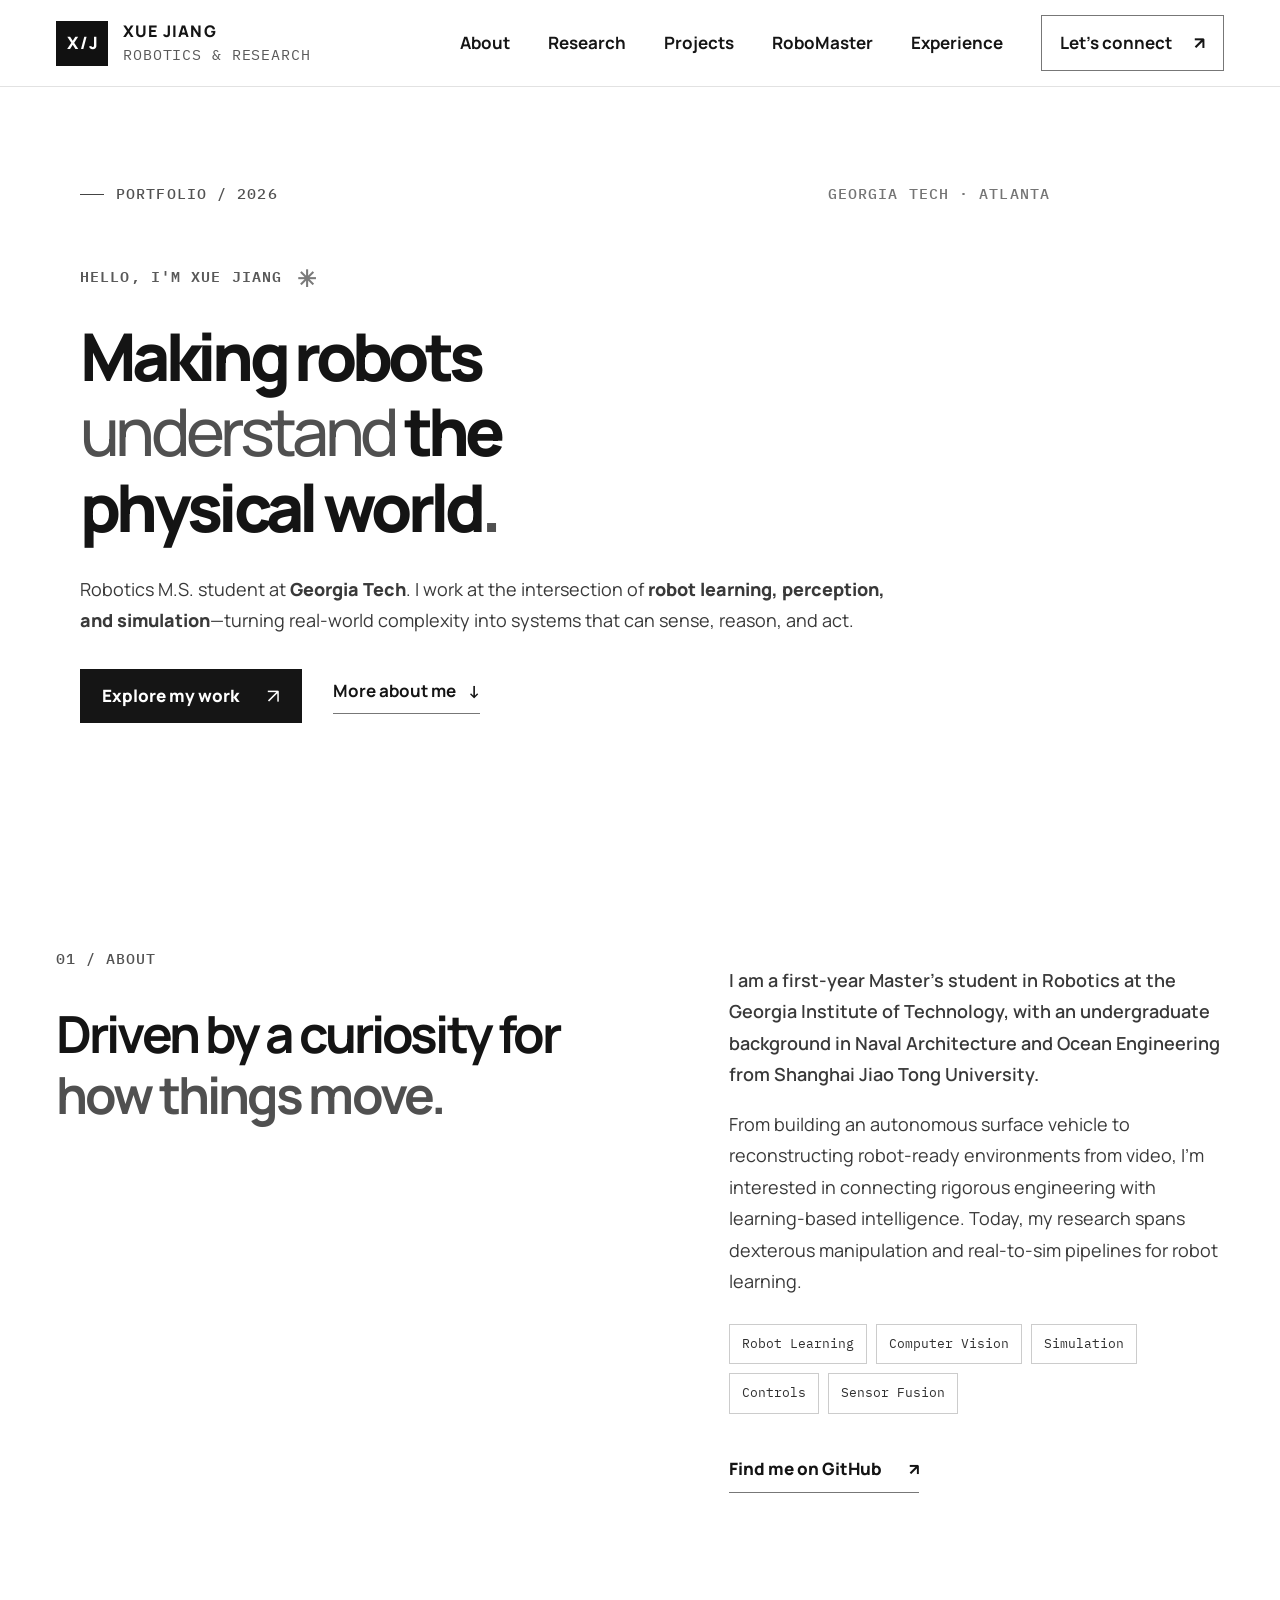
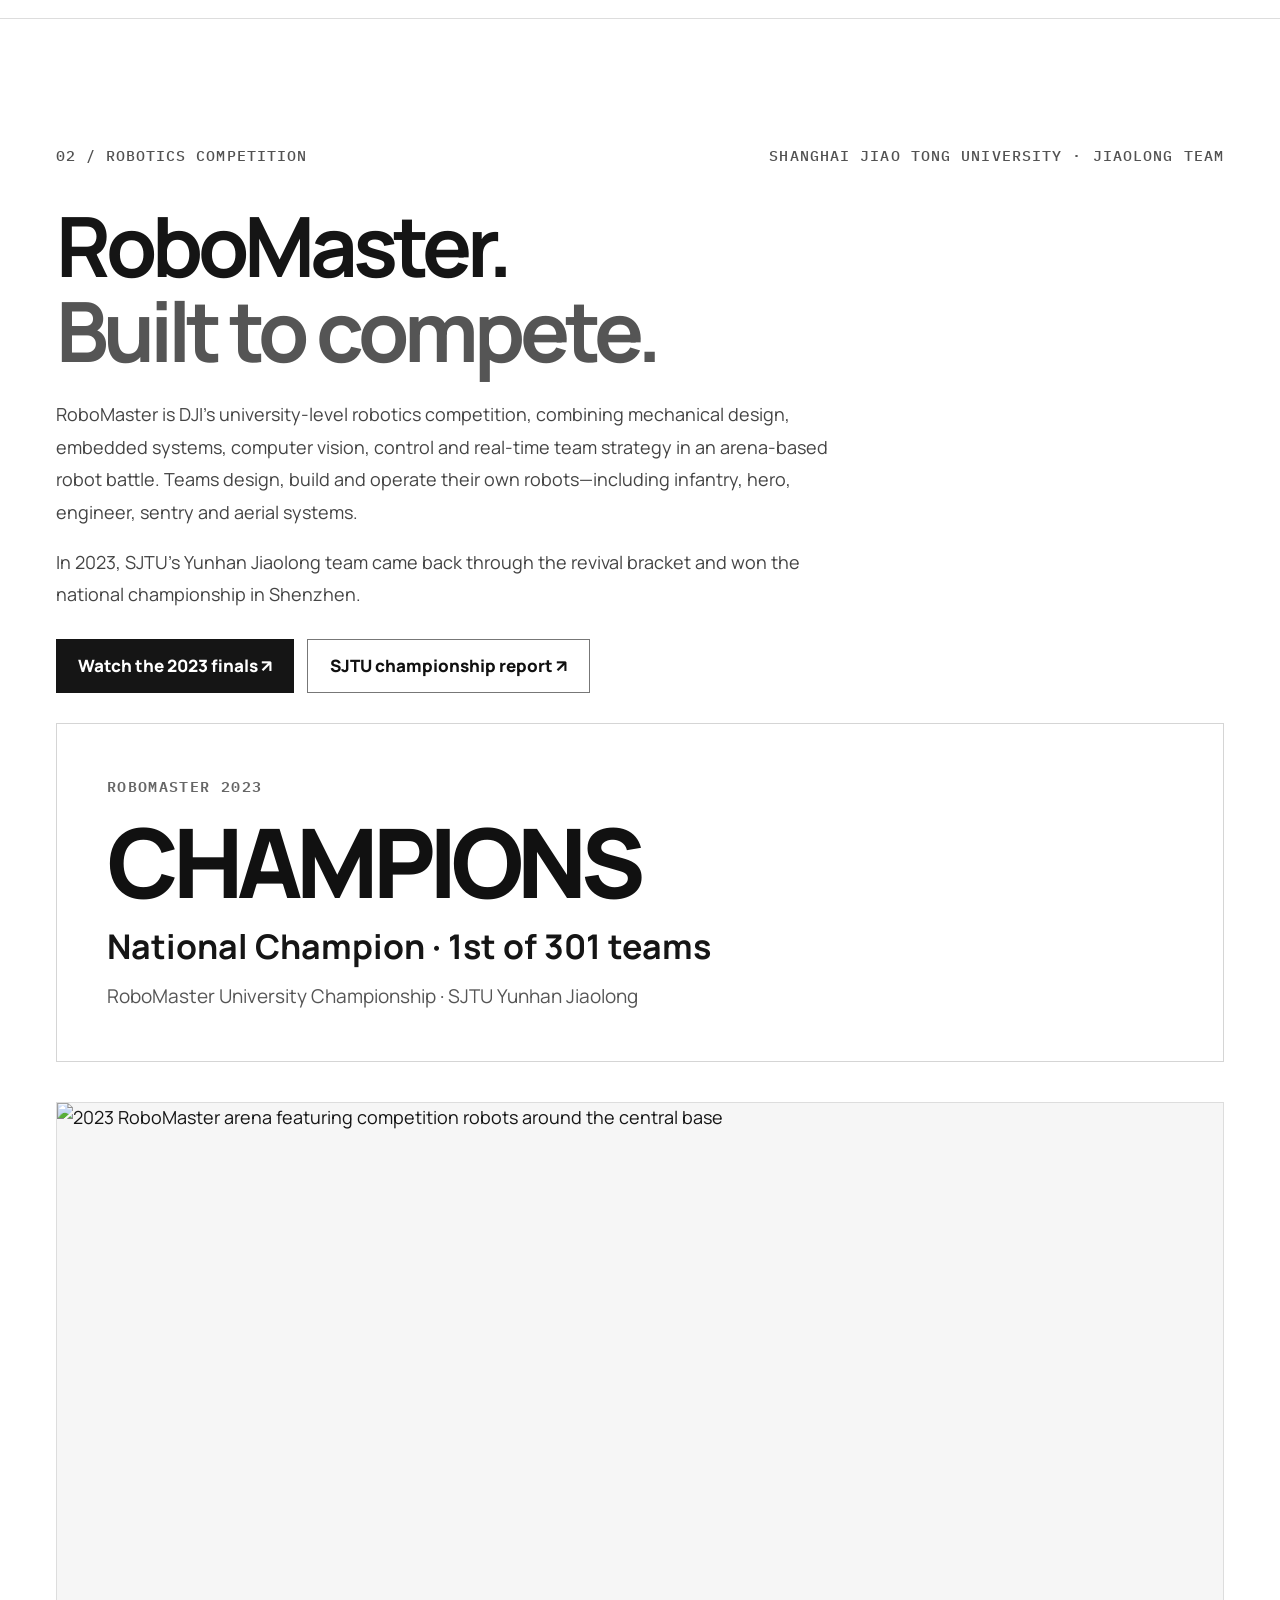
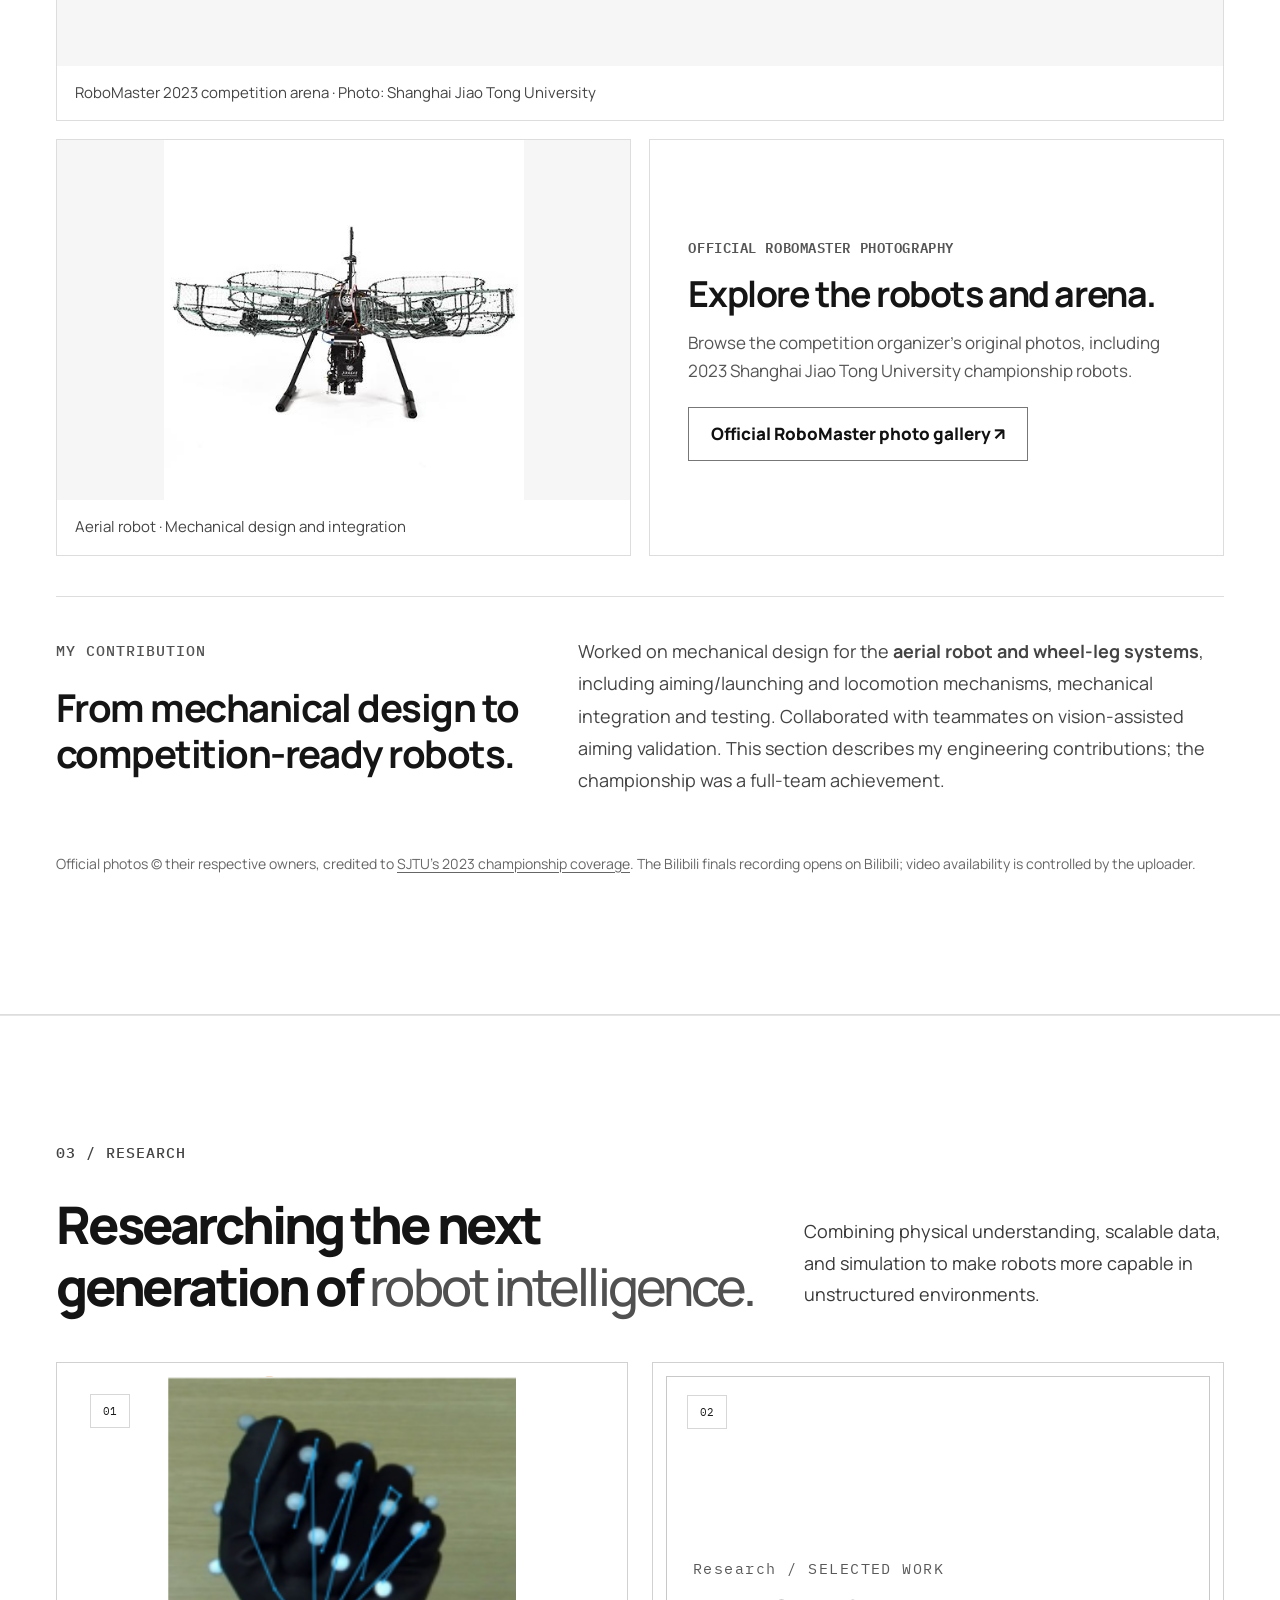
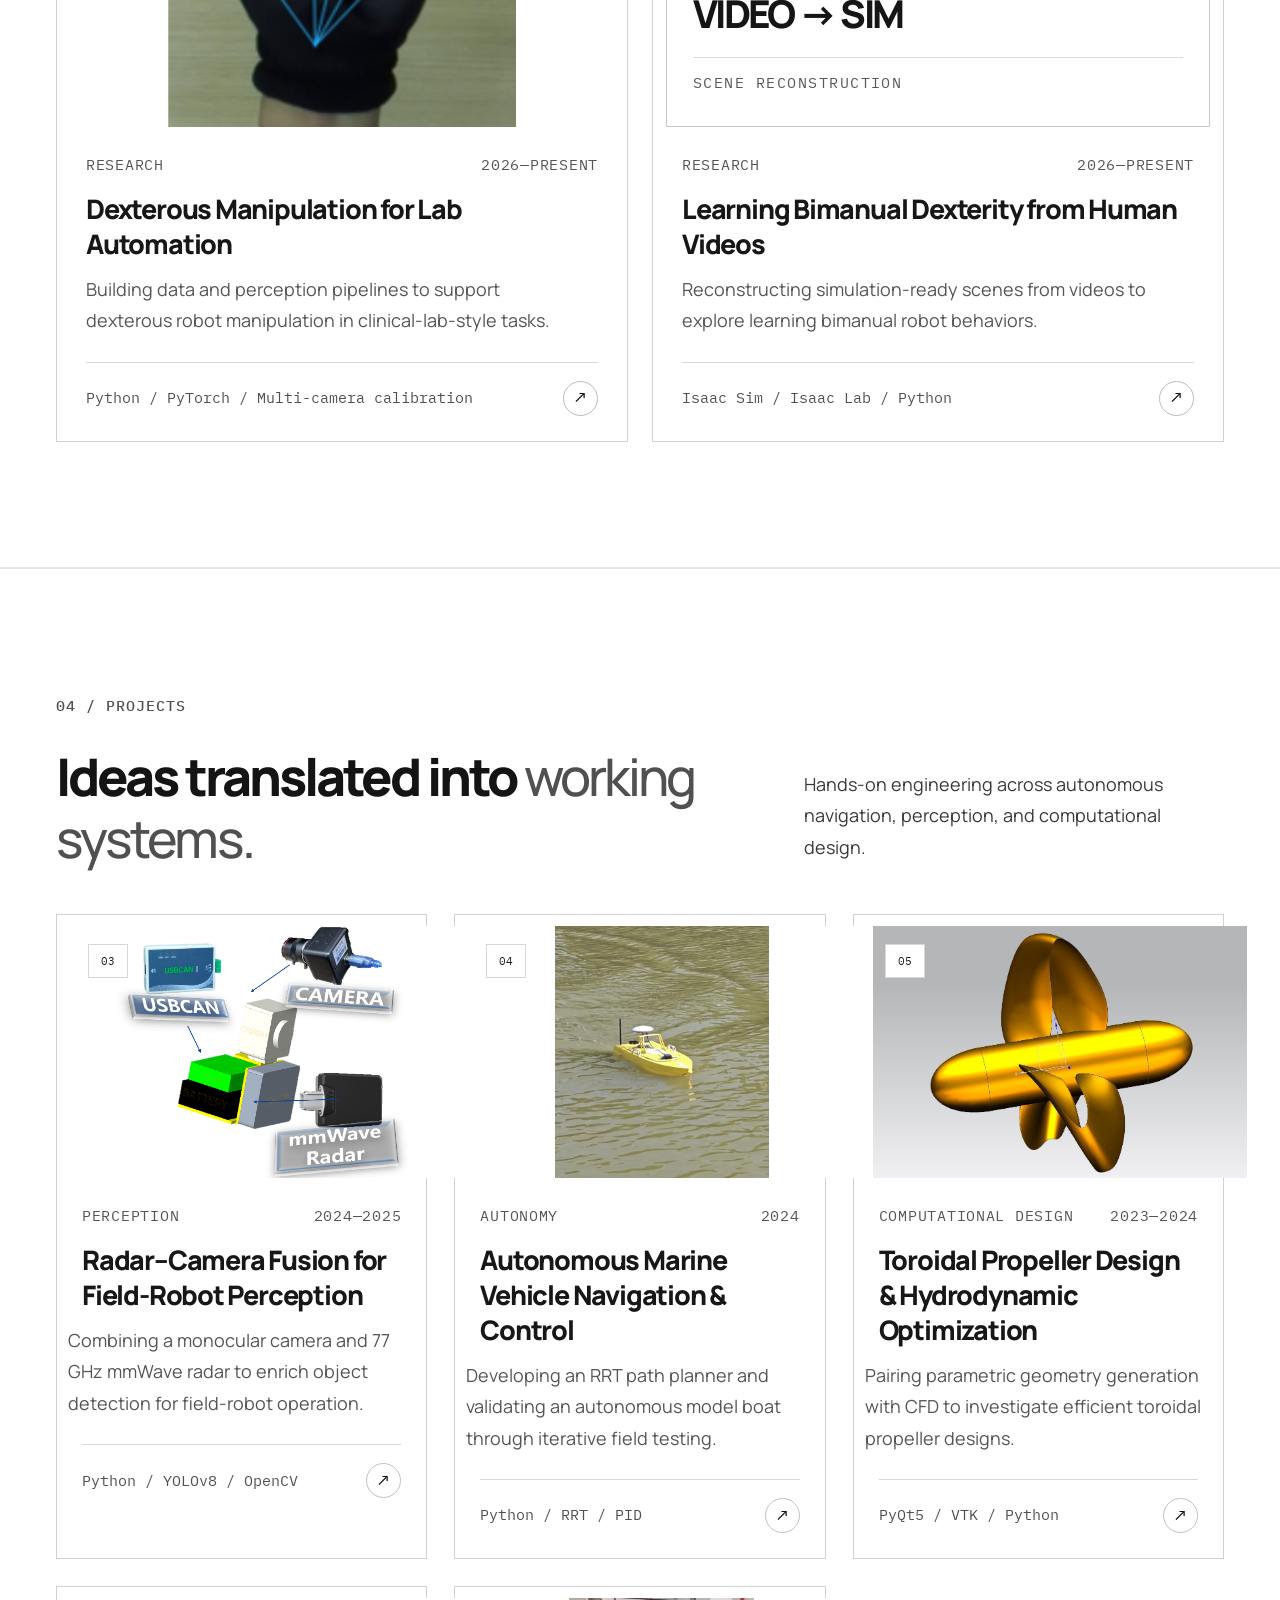
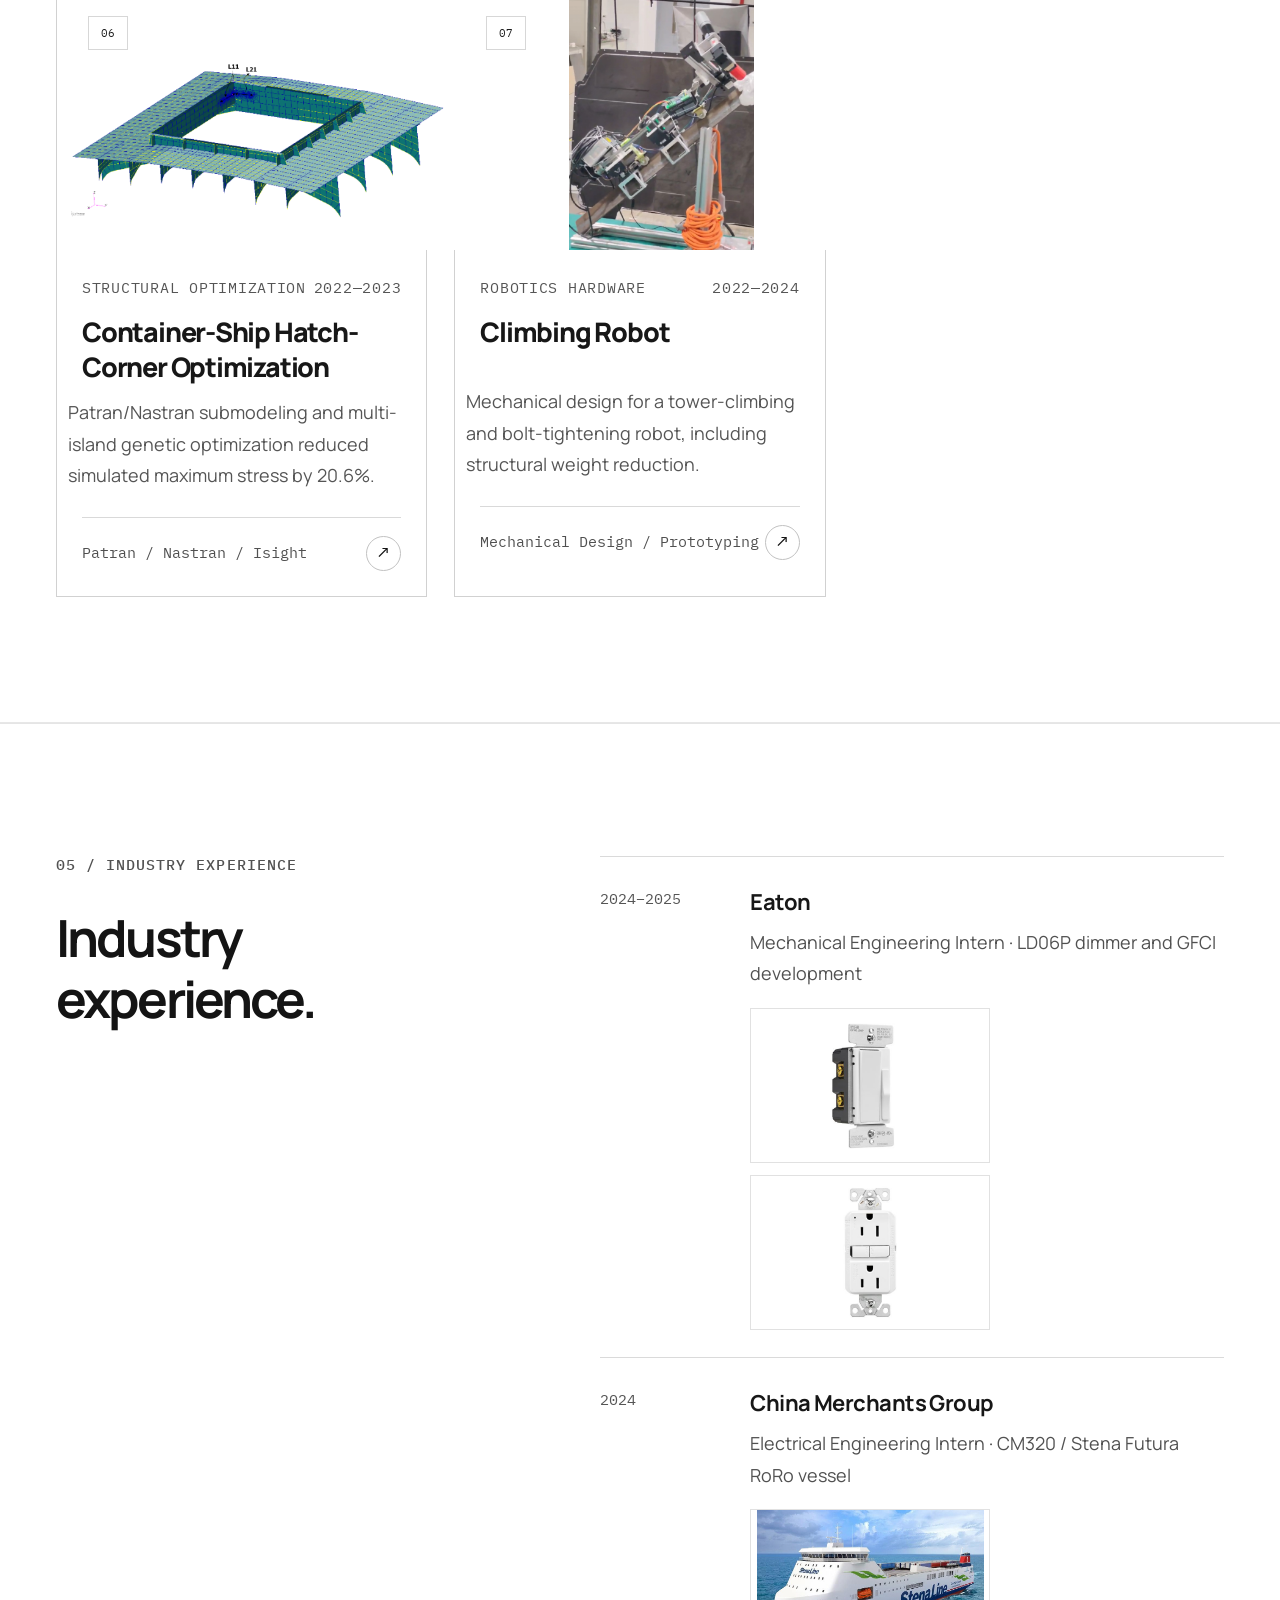
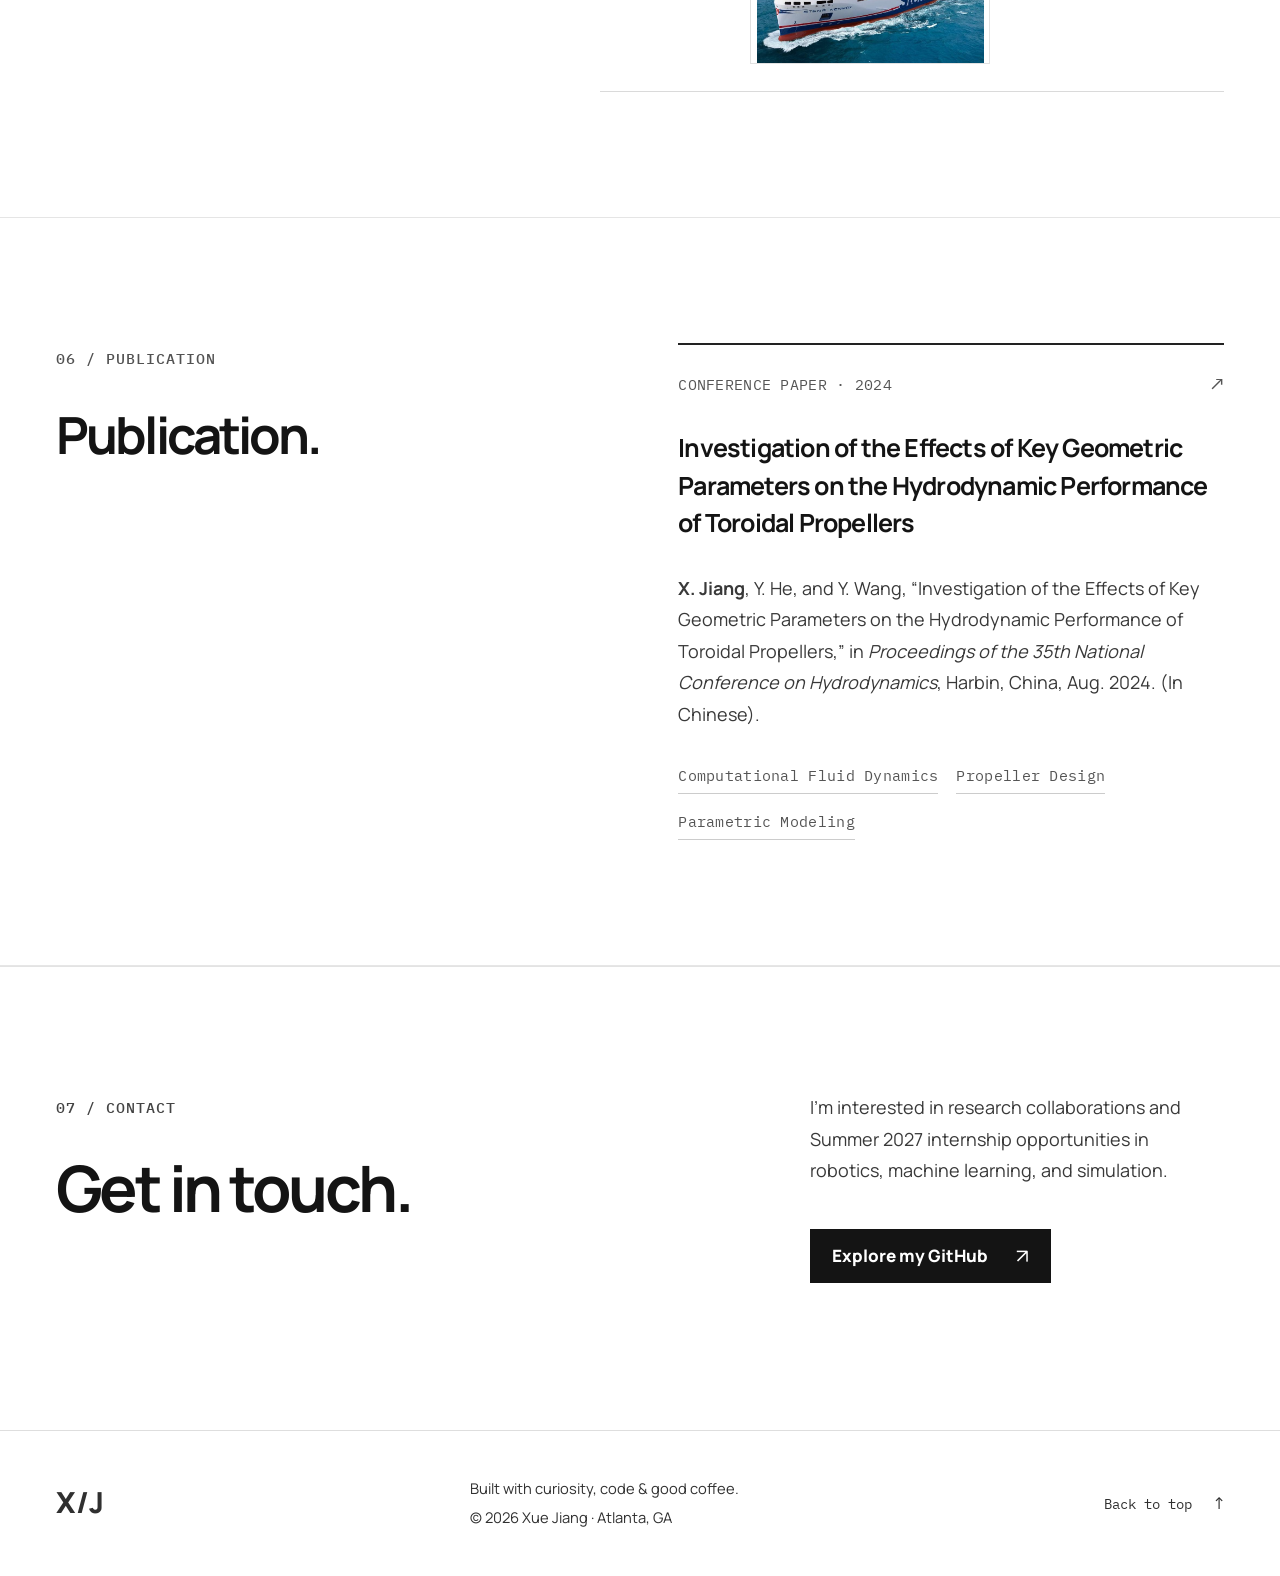
==== commit 99182963: "Add full IEEE-style conference citation to Publications section" ====
--- a/index.html
+++ b/index.html
@@ -84,7 +84,7 @@
 <div class="timeline-item"><div class="timeline-date">2024</div><div><h3>China Merchants Group</h3><p>Electrical Engineering Intern · CM320 / Stena Futura RoRo vessel</p><div class="experience-photos"><img src="./assets/IMG_0319.png" alt="Stena NewMax-class vessel image" loading="lazy"></div></div></div>
 
 </div></div></section>
-<section class="publication-section section-pad" id="publications"><div class="container publication-layout"><div><span class="section-index">06 / PUBLICATION</span><h2>Publication.</h2></div><div class="pub-panel"><div class="pub-top"><span>CONFERENCE PAPER · 2024</span><span aria-hidden="true">↗</span></div><h3>Research on the Influence of Key Geometry Parameters on the Hydrodynamic Performance of Toroidal Propellers</h3><p>35th National Conference on Hydrodynamics · Harbin, China</p><div class="pub-bottom"><span>Computational Fluid Dynamics</span><span>Propeller Design</span><span>Parametric Modeling</span></div></div></div></section>
+<section class="publication-section section-pad" id="publications"><div class="container publication-layout"><div><span class="section-index">06 / PUBLICATION</span><h2>Publication.</h2></div><div class="pub-panel"><div class="pub-top"><span>CONFERENCE PAPER · 2024</span><span aria-hidden="true">↗</span></div><h3>Investigation of the Effects of Key Geometric Parameters on the Hydrodynamic Performance of Toroidal Propellers</h3><p class="publication-citation"><strong>X. Jiang</strong>, Y. He, and Y. Wang, “Investigation of the Effects of Key Geometric Parameters on the Hydrodynamic Performance of Toroidal Propellers,” in <em>Proceedings of the 35th National Conference on Hydrodynamics</em>, Harbin, China, Aug. 2024. (In Chinese).</p><div class="pub-bottom"><span>Computational Fluid Dynamics</span><span>Propeller Design</span><span>Parametric Modeling</span></div></div></div></section>
 <section class="contact-section section-pad" id="contact"><div class="container contact-grid"><div><span class="section-index light">07 / CONTACT</span><h2>Get in touch.</h2></div><div class="contact-copy"><p>I'm interested in research collaborations and Summer 2027 internship opportunities in robotics, machine learning, and simulation.</p><a class="btn btn-light" href="https://github.com/choppa129" target="_blank" rel="noopener noreferrer">Explore my GitHub <span aria-hidden="true">↗</span></a><p class="contact-note"></p></div></div><div class="contact-orbit orbit-one"></div><div class="contact-orbit orbit-two"></div></section></main>
 <footer class="site-footer"><div class="container footer-inner"><a class="footer-monogram" href="./index.html">X/J</a><p>Built with curiosity, code & good coffee.<br><span>© 2026 Xue Jiang · Atlanta, GA</span></p><a href="./index.html#top">Back to top <span aria-hidden="true">↑</span></a></div></footer>
 </body></html>
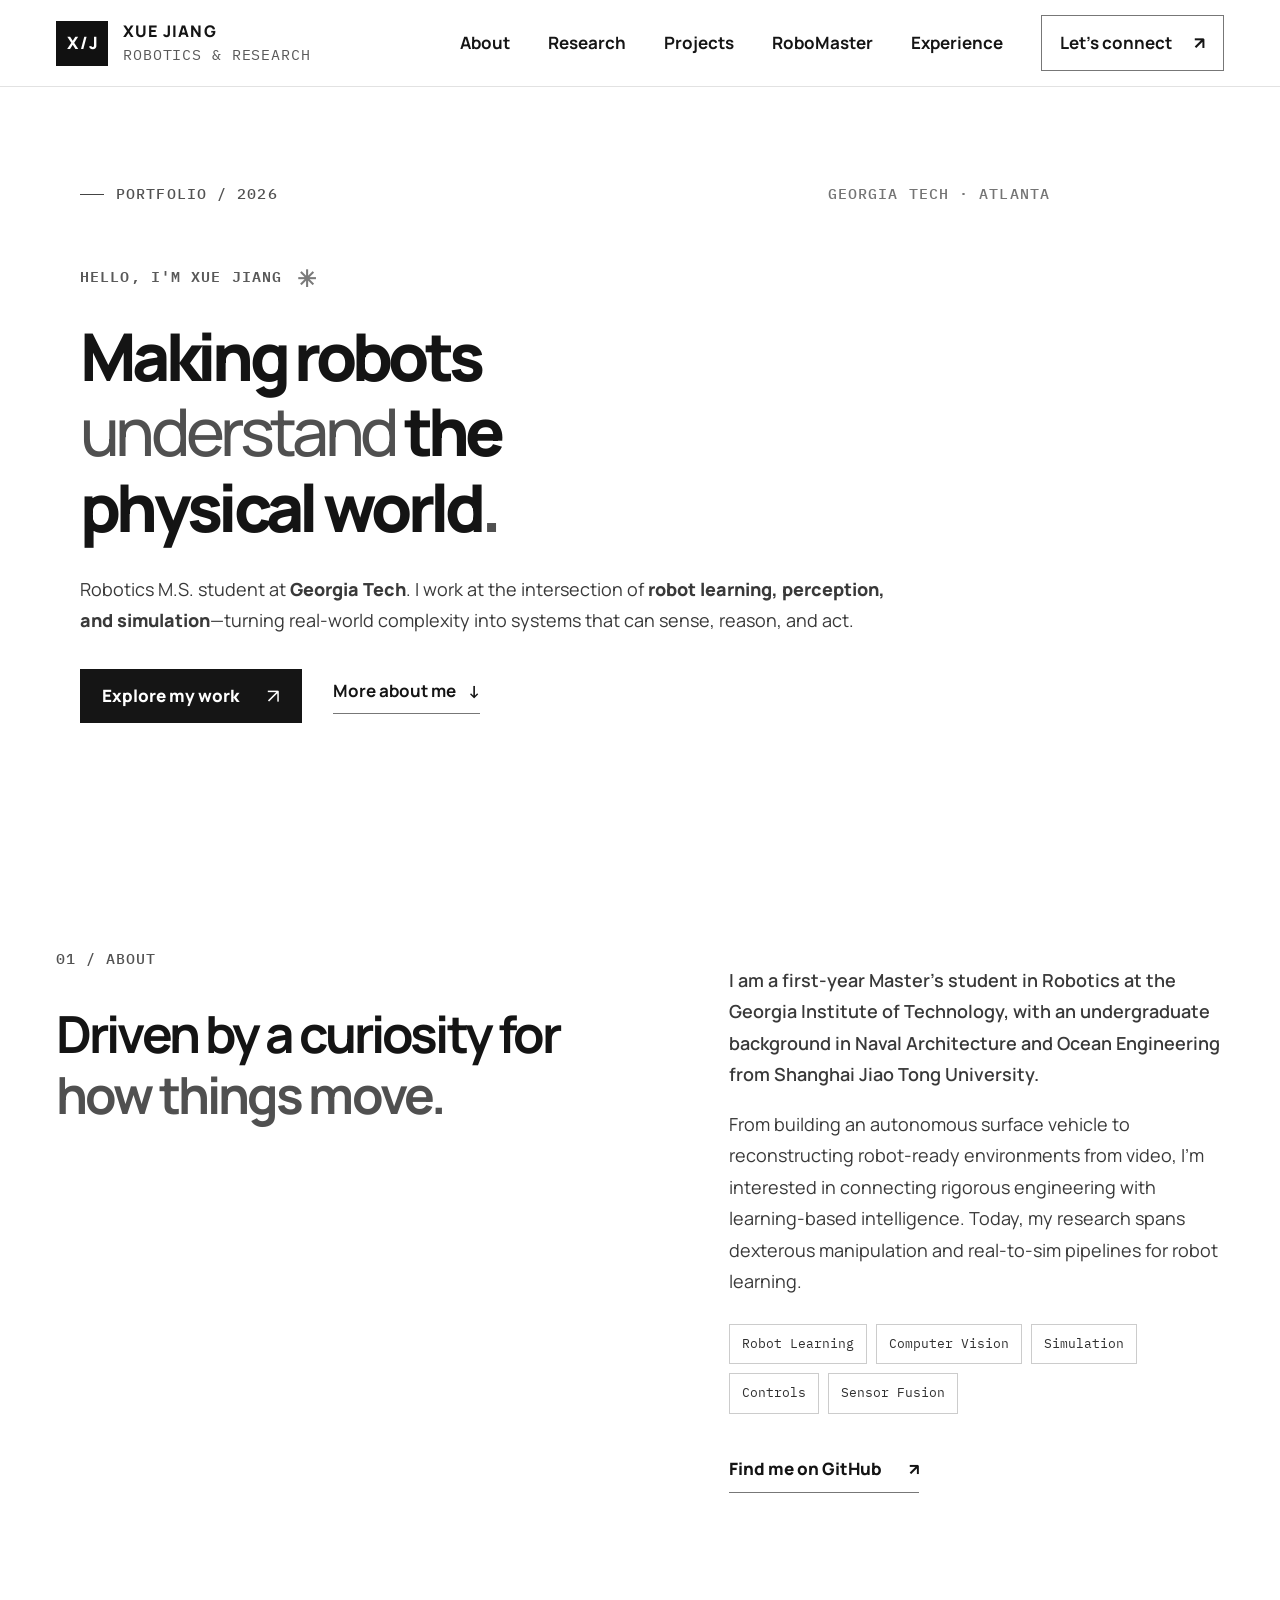
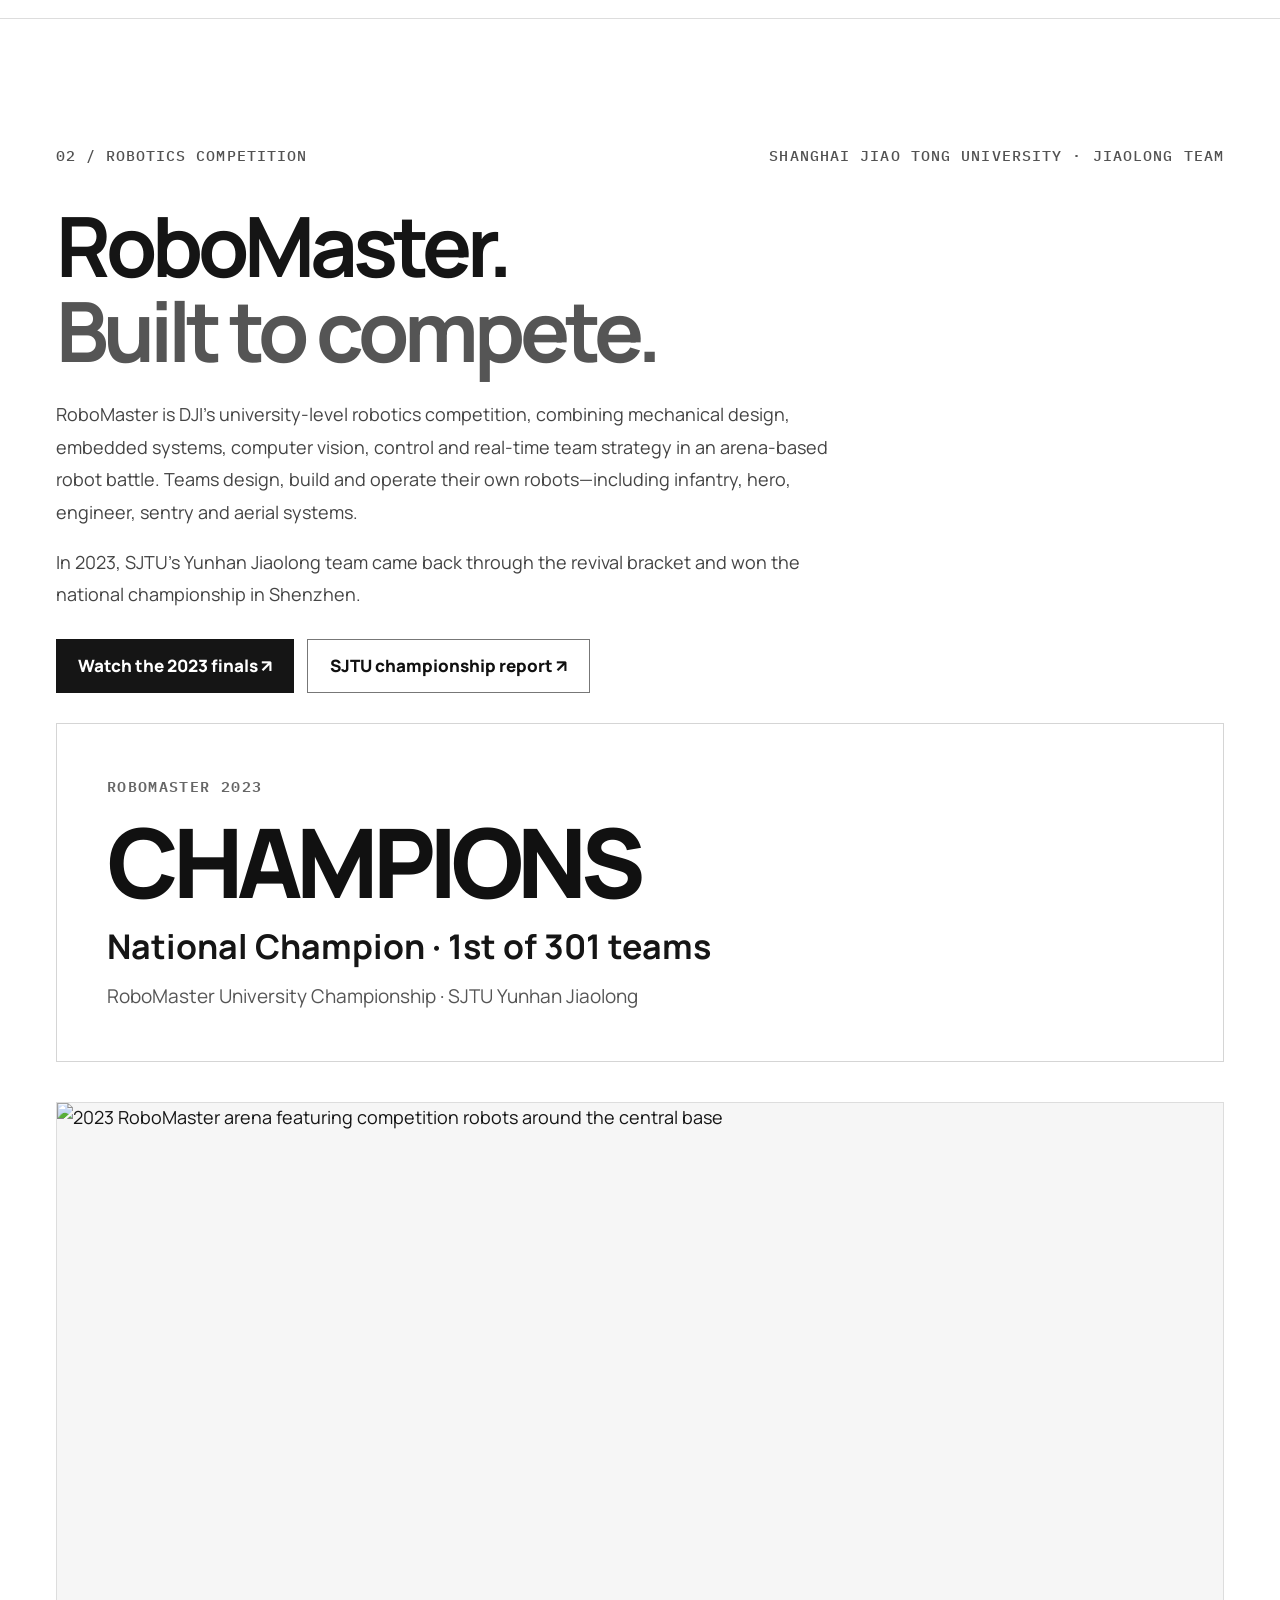
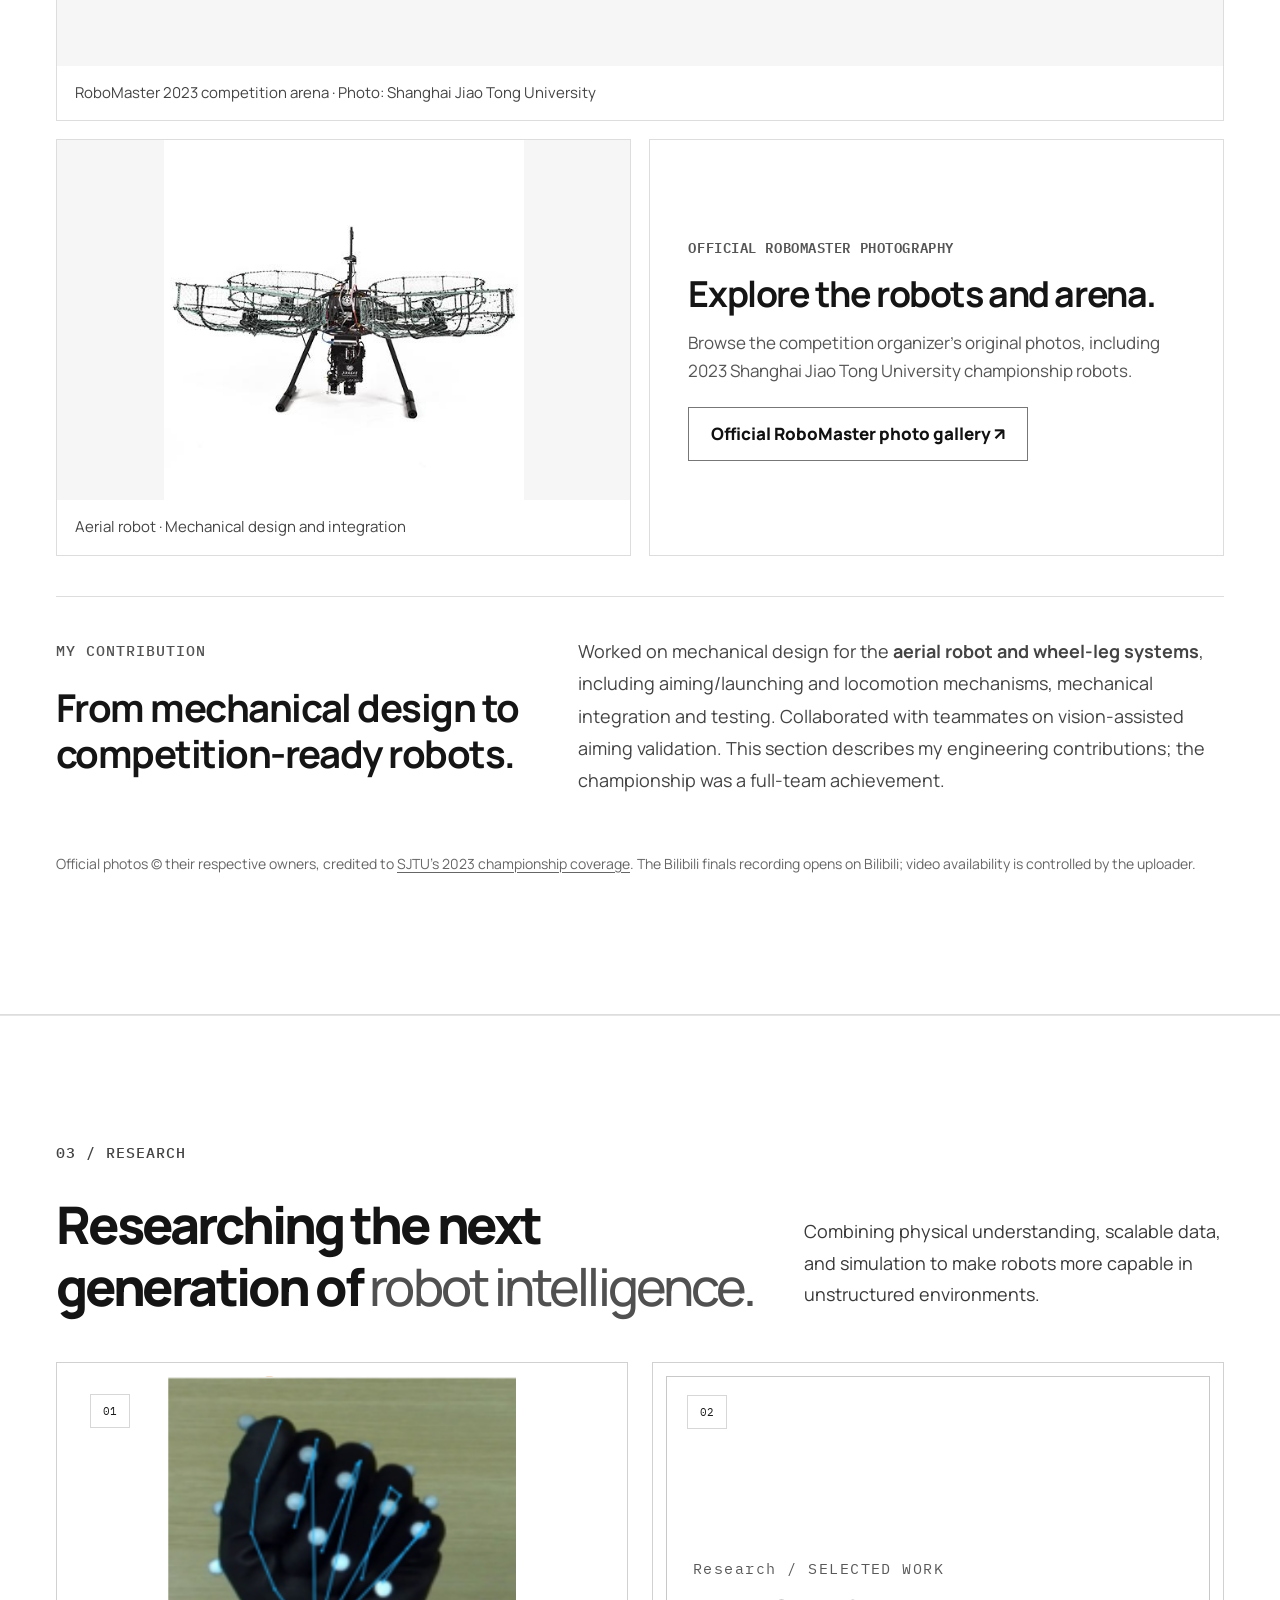
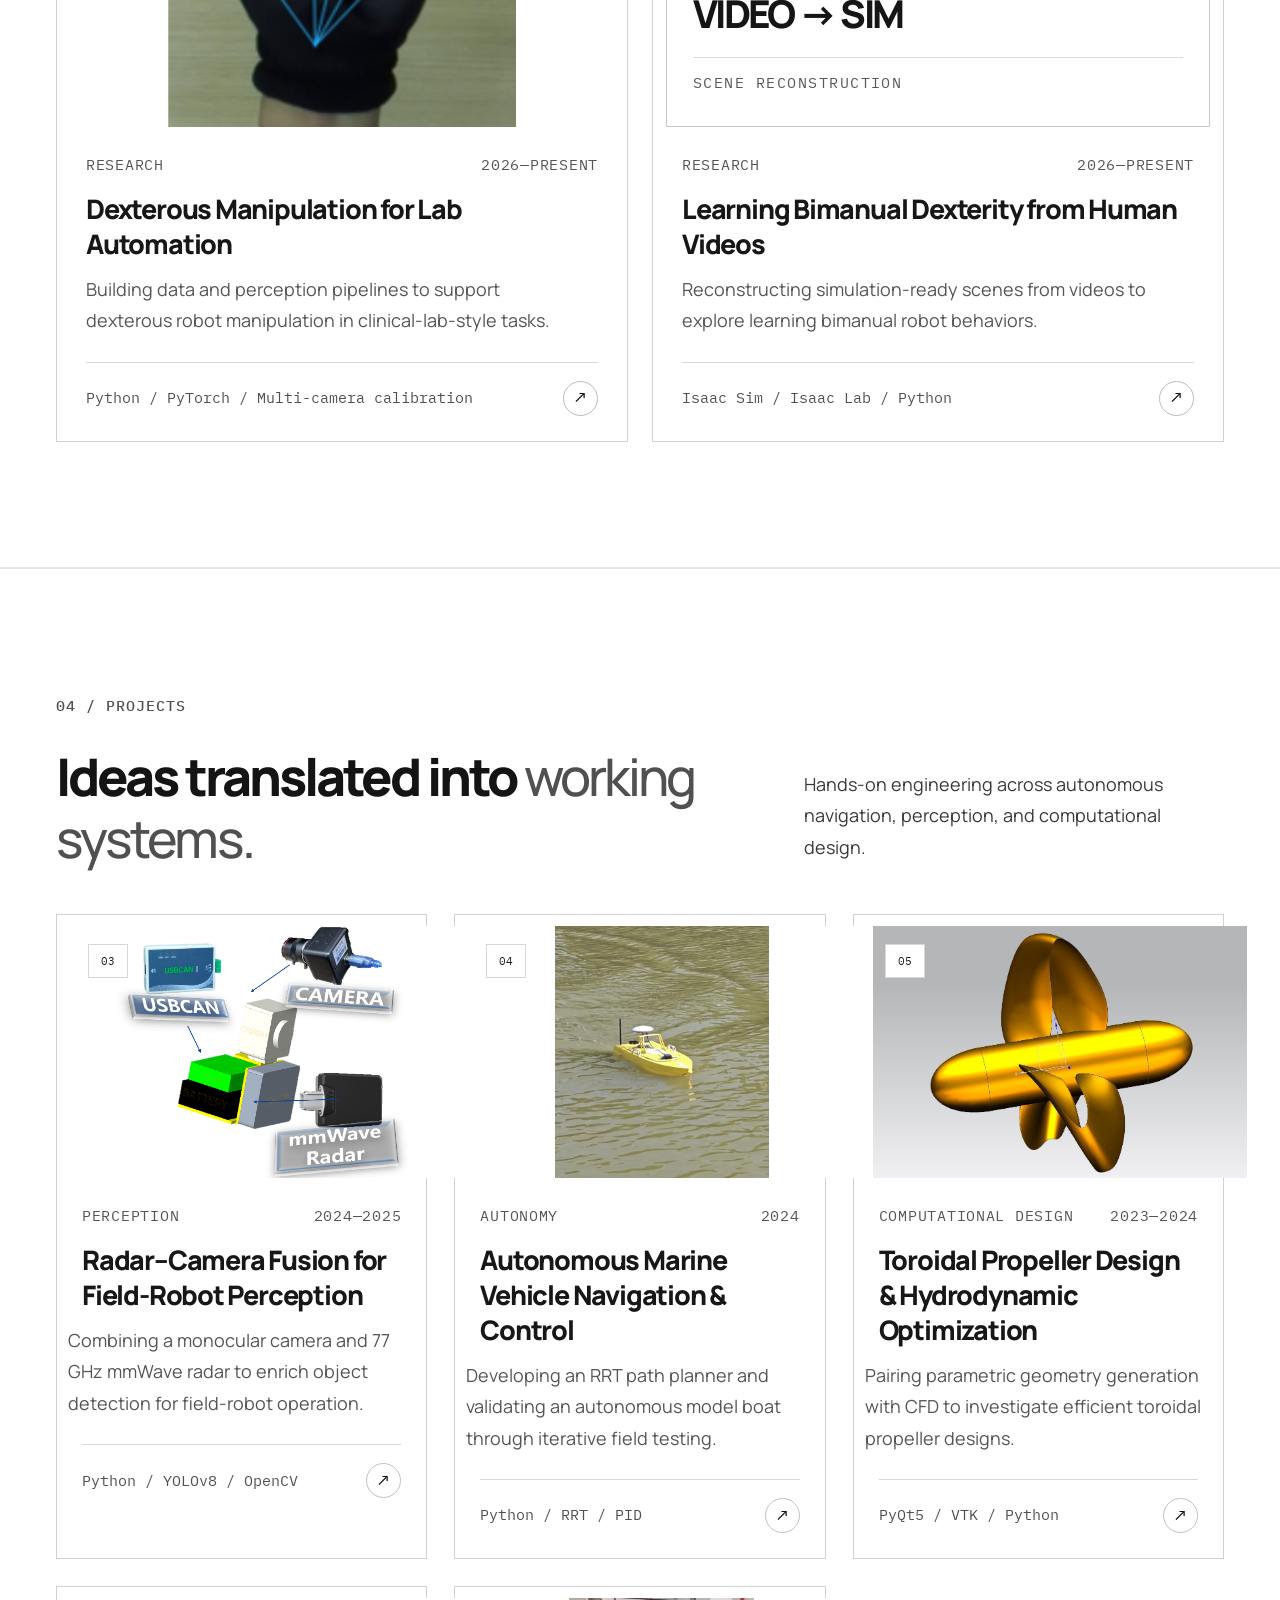
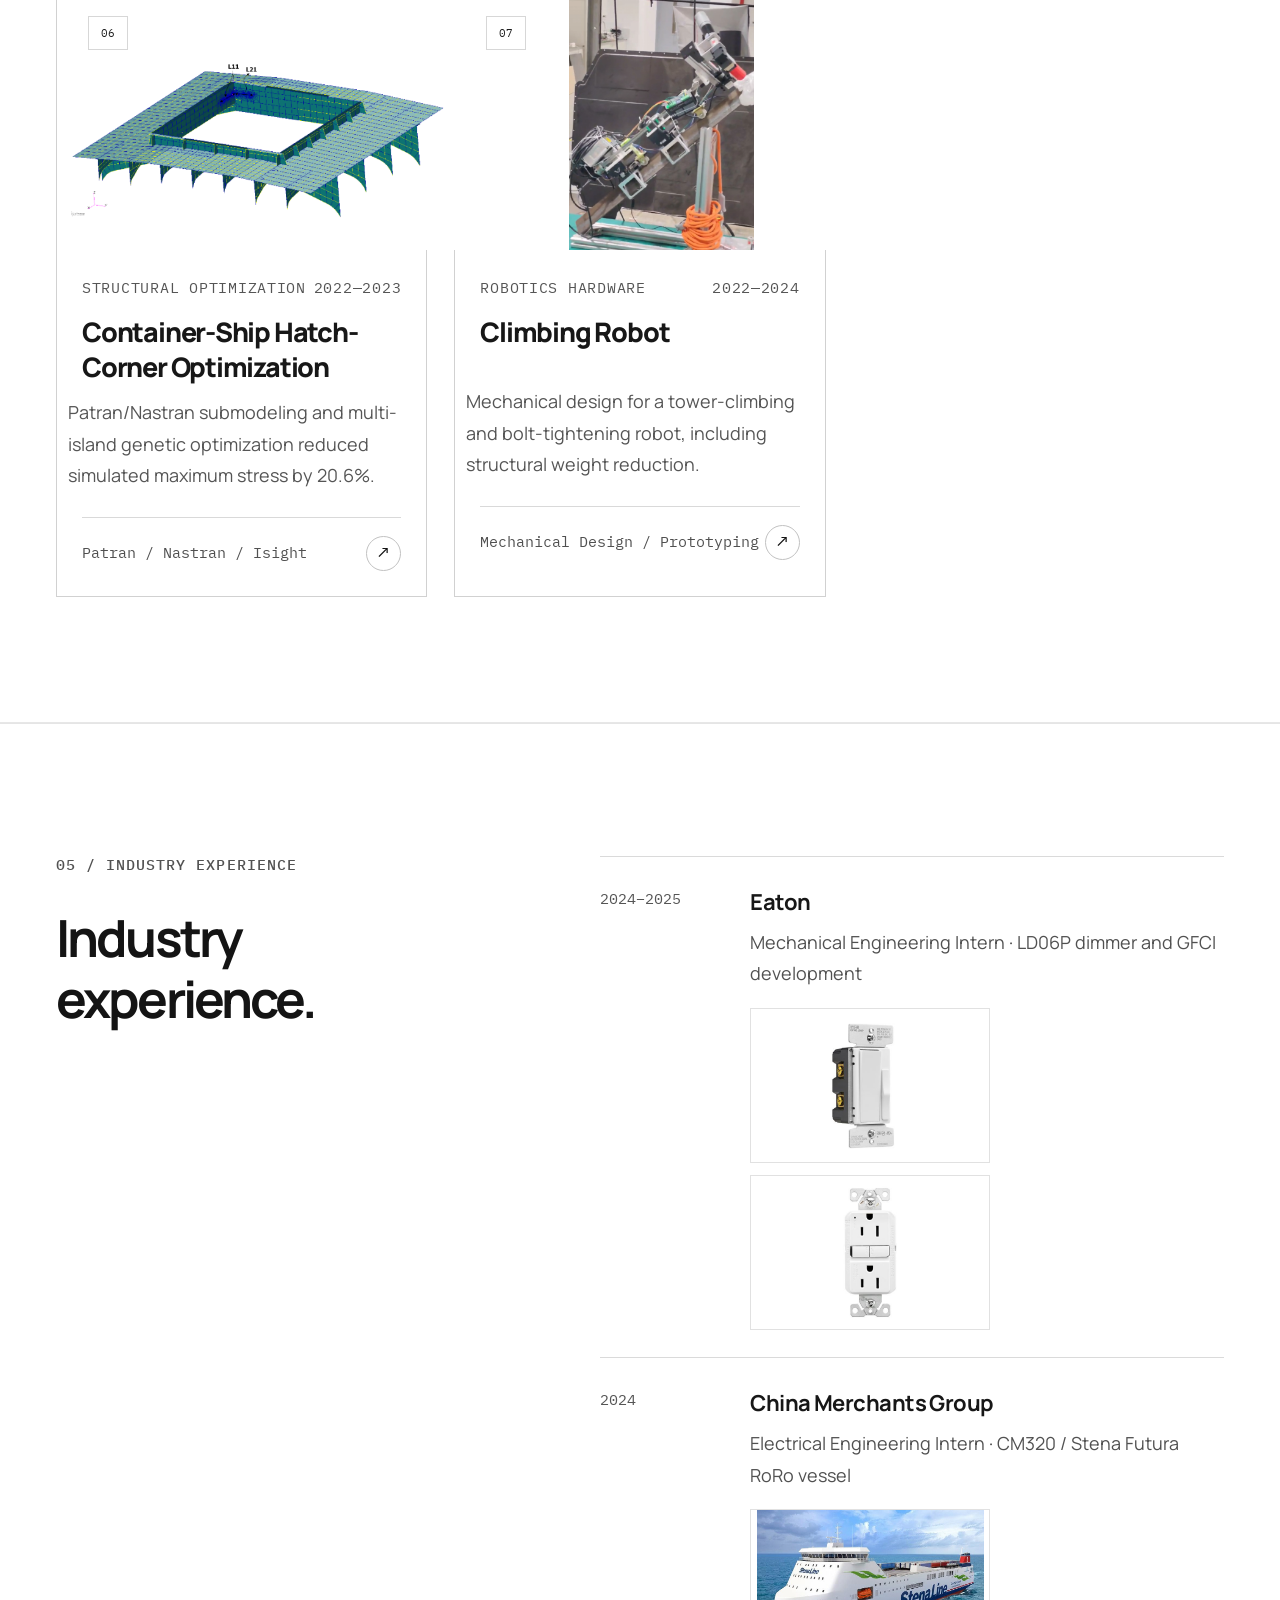
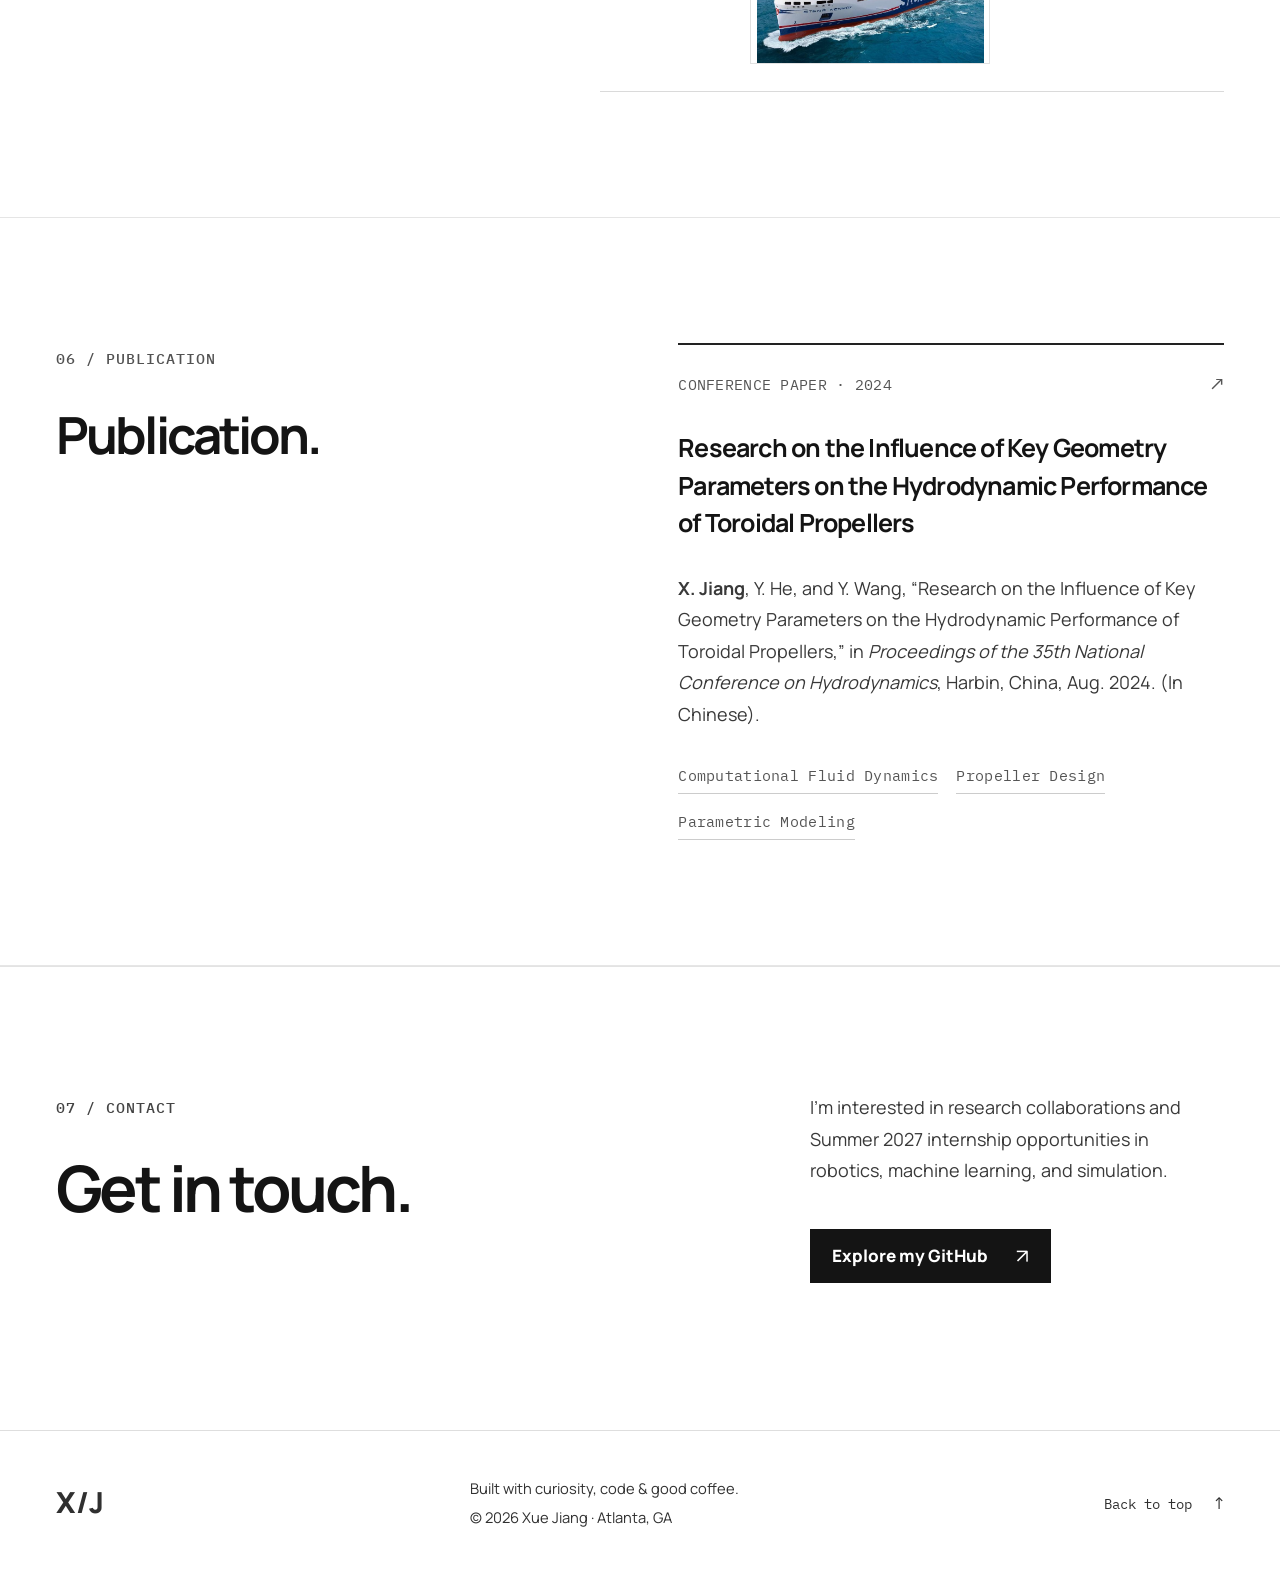
==== commit 26c298b7: "Use confirmed IEEE publication citation and title on portfolio homepage" ====
--- a/index.html
+++ b/index.html
@@ -84,7 +84,7 @@
 <div class="timeline-item"><div class="timeline-date">2024</div><div><h3>China Merchants Group</h3><p>Electrical Engineering Intern · CM320 / Stena Futura RoRo vessel</p><div class="experience-photos"><img src="./assets/IMG_0319.png" alt="Stena NewMax-class vessel image" loading="lazy"></div></div></div>
 
 </div></div></section>
-<section class="publication-section section-pad" id="publications"><div class="container publication-layout"><div><span class="section-index">06 / PUBLICATION</span><h2>Publication.</h2></div><div class="pub-panel"><div class="pub-top"><span>CONFERENCE PAPER · 2024</span><span aria-hidden="true">↗</span></div><h3>Investigation of the Effects of Key Geometric Parameters on the Hydrodynamic Performance of Toroidal Propellers</h3><p class="publication-citation"><strong>X. Jiang</strong>, Y. He, and Y. Wang, “Investigation of the Effects of Key Geometric Parameters on the Hydrodynamic Performance of Toroidal Propellers,” in <em>Proceedings of the 35th National Conference on Hydrodynamics</em>, Harbin, China, Aug. 2024. (In Chinese).</p><div class="pub-bottom"><span>Computational Fluid Dynamics</span><span>Propeller Design</span><span>Parametric Modeling</span></div></div></div></section>
+<section class="publication-section section-pad" id="publications"><div class="container publication-layout"><div><span class="section-index">06 / PUBLICATION</span><h2>Publication.</h2></div><div class="pub-panel"><div class="pub-top"><span>CONFERENCE PAPER · 2024</span><span aria-hidden="true">↗</span></div><h3>Research on the Influence of Key Geometry Parameters on the Hydrodynamic Performance of Toroidal Propellers</h3><p class="publication-citation"><strong>X. Jiang</strong>, Y. He, and Y. Wang, “Research on the Influence of Key Geometry Parameters on the Hydrodynamic Performance of Toroidal Propellers,” in <em>Proceedings of the 35th National Conference on Hydrodynamics</em>, Harbin, China, Aug. 2024. (In Chinese).</p><div class="pub-bottom"><span>Computational Fluid Dynamics</span><span>Propeller Design</span><span>Parametric Modeling</span></div></div></div></section>
 <section class="contact-section section-pad" id="contact"><div class="container contact-grid"><div><span class="section-index light">07 / CONTACT</span><h2>Get in touch.</h2></div><div class="contact-copy"><p>I'm interested in research collaborations and Summer 2027 internship opportunities in robotics, machine learning, and simulation.</p><a class="btn btn-light" href="https://github.com/choppa129" target="_blank" rel="noopener noreferrer">Explore my GitHub <span aria-hidden="true">↗</span></a><p class="contact-note"></p></div></div><div class="contact-orbit orbit-one"></div><div class="contact-orbit orbit-two"></div></section></main>
 <footer class="site-footer"><div class="container footer-inner"><a class="footer-monogram" href="./index.html">X/J</a><p>Built with curiosity, code & good coffee.<br><span>© 2026 Xue Jiang · Atlanta, GA</span></p><a href="./index.html#top">Back to top <span aria-hidden="true">↑</span></a></div></footer>
 </body></html>
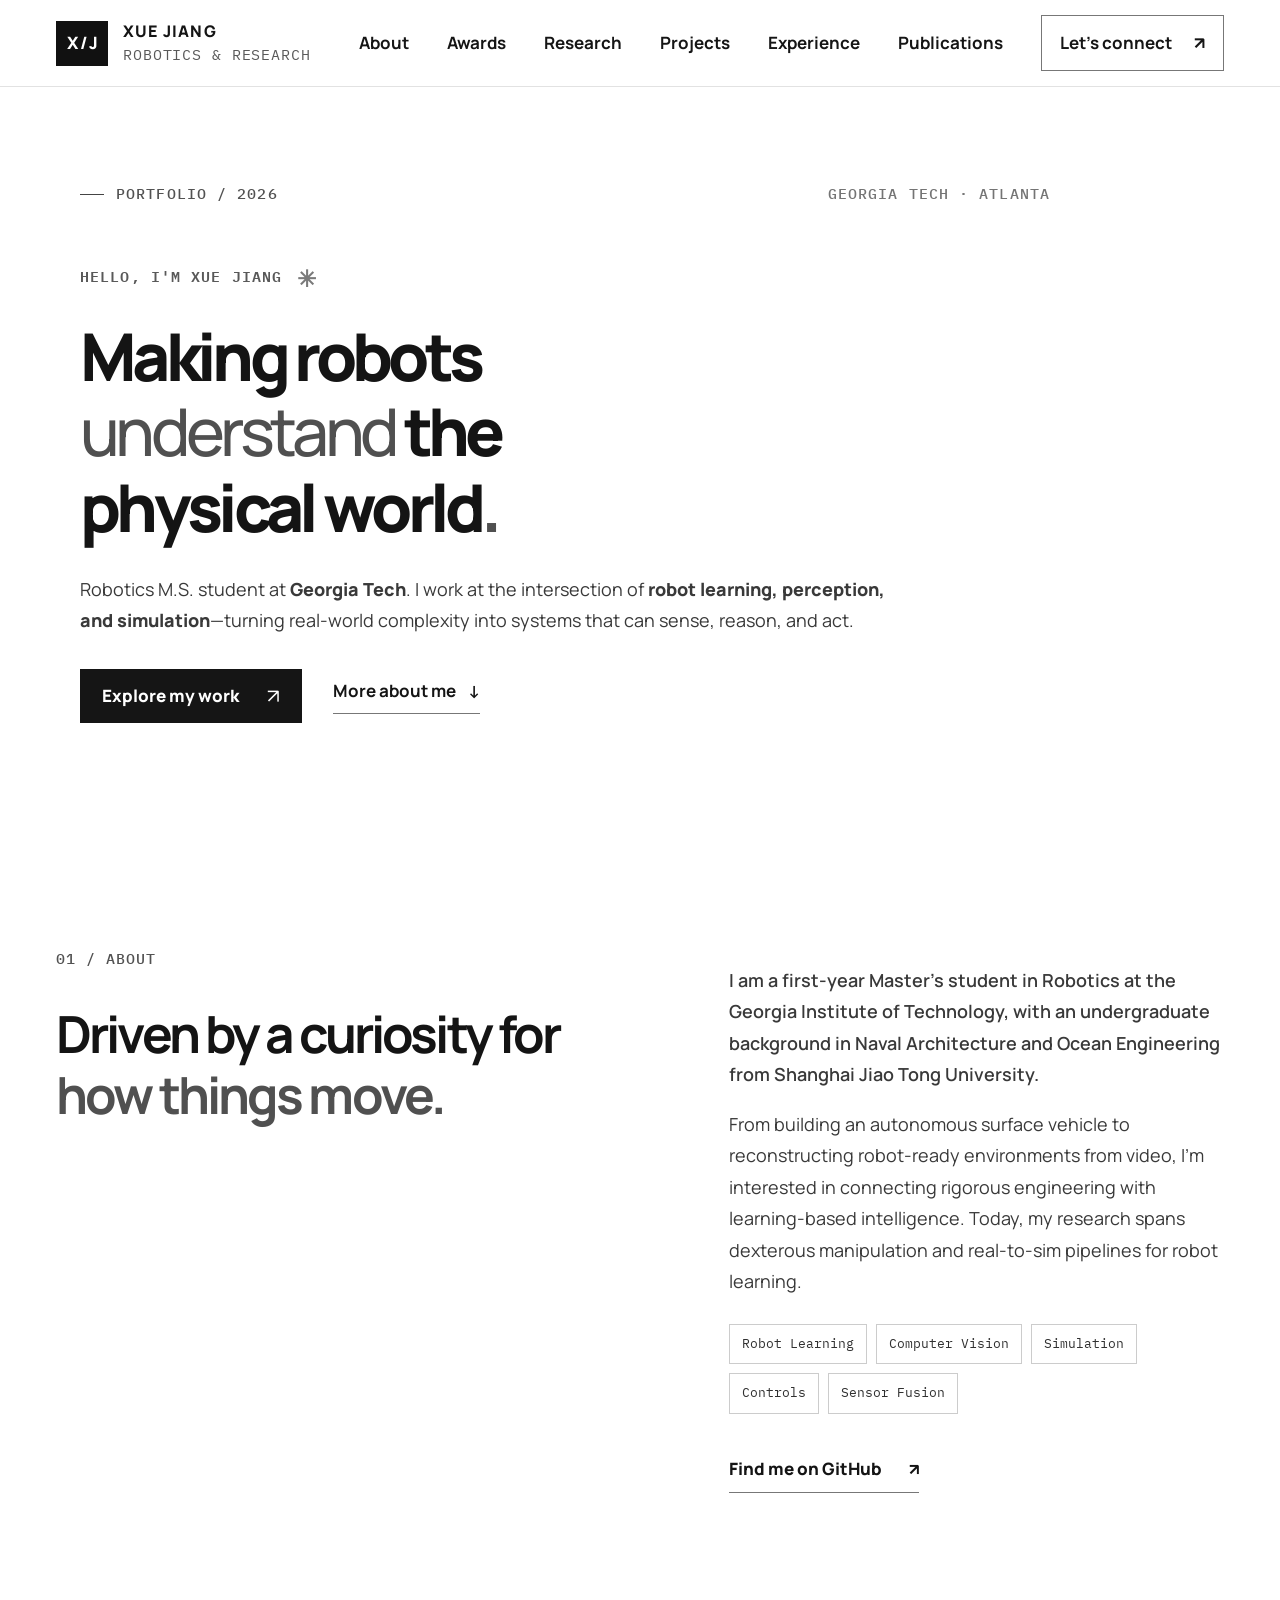
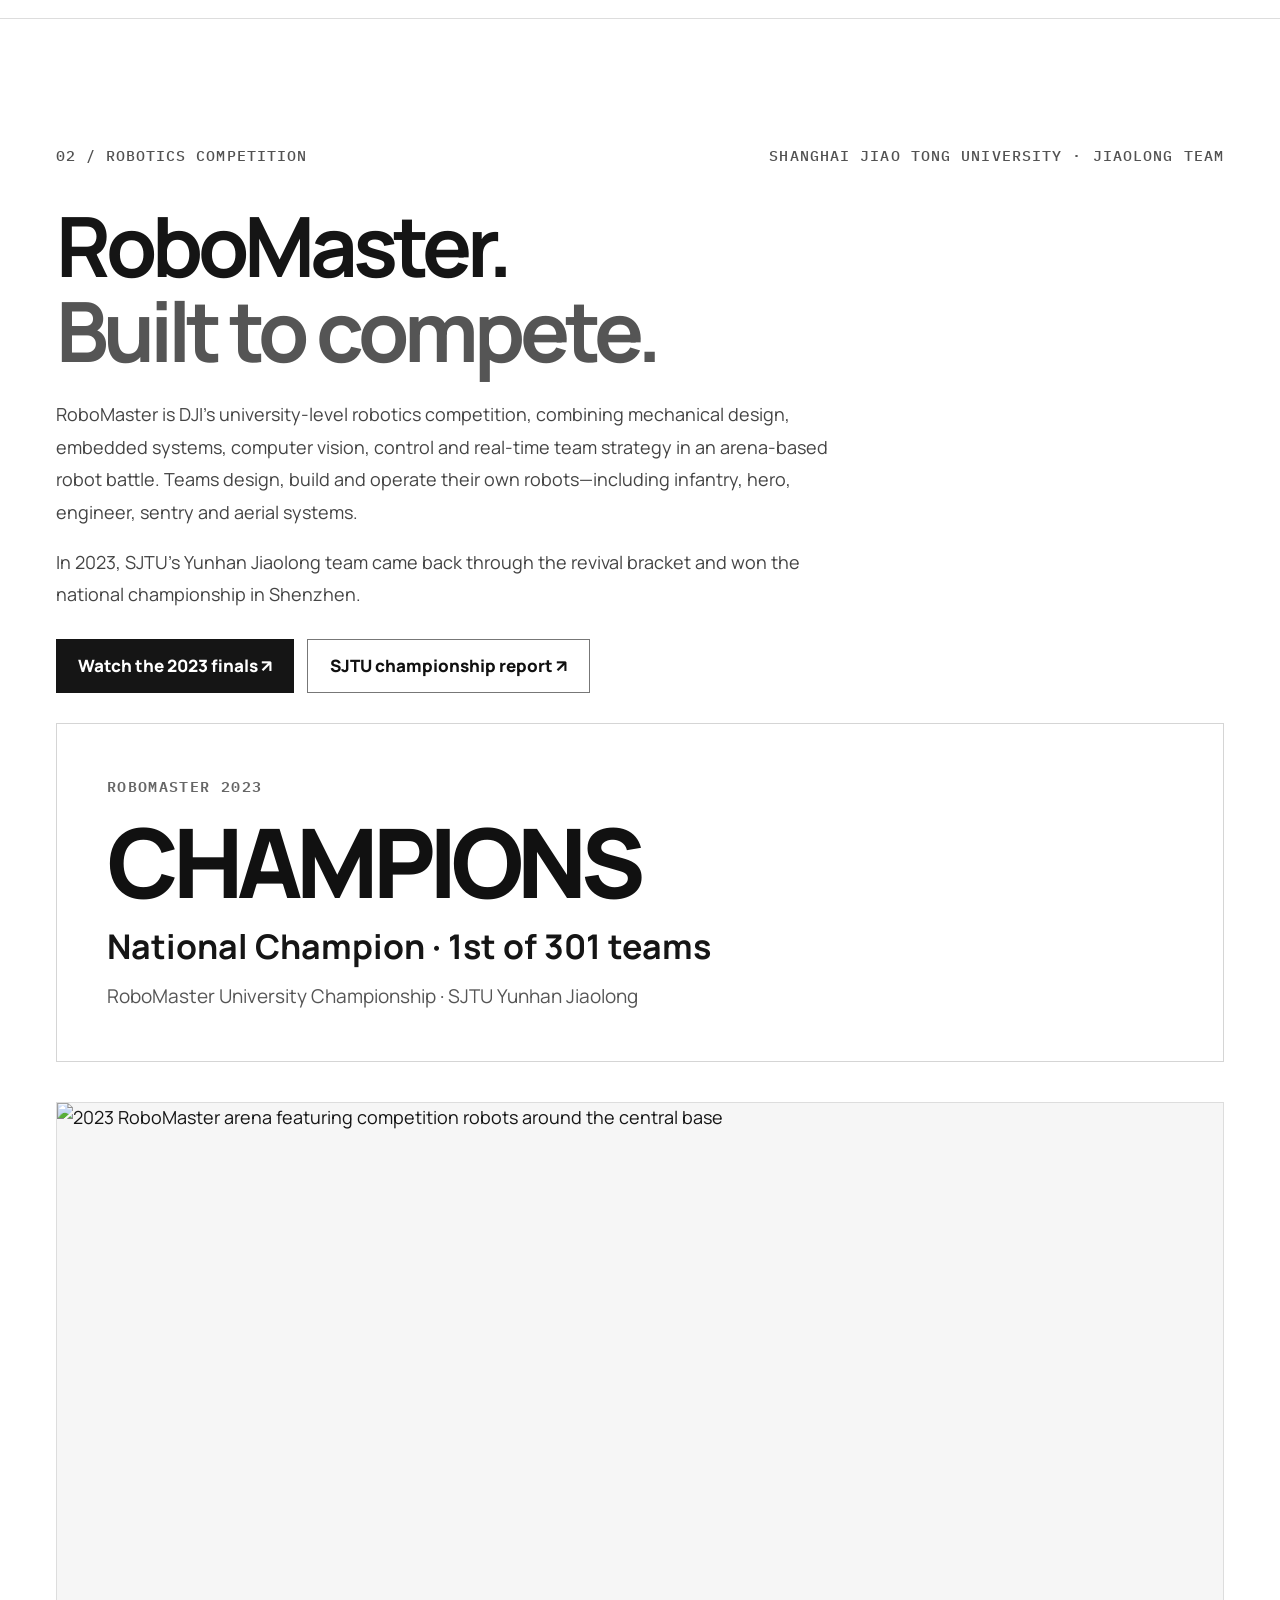
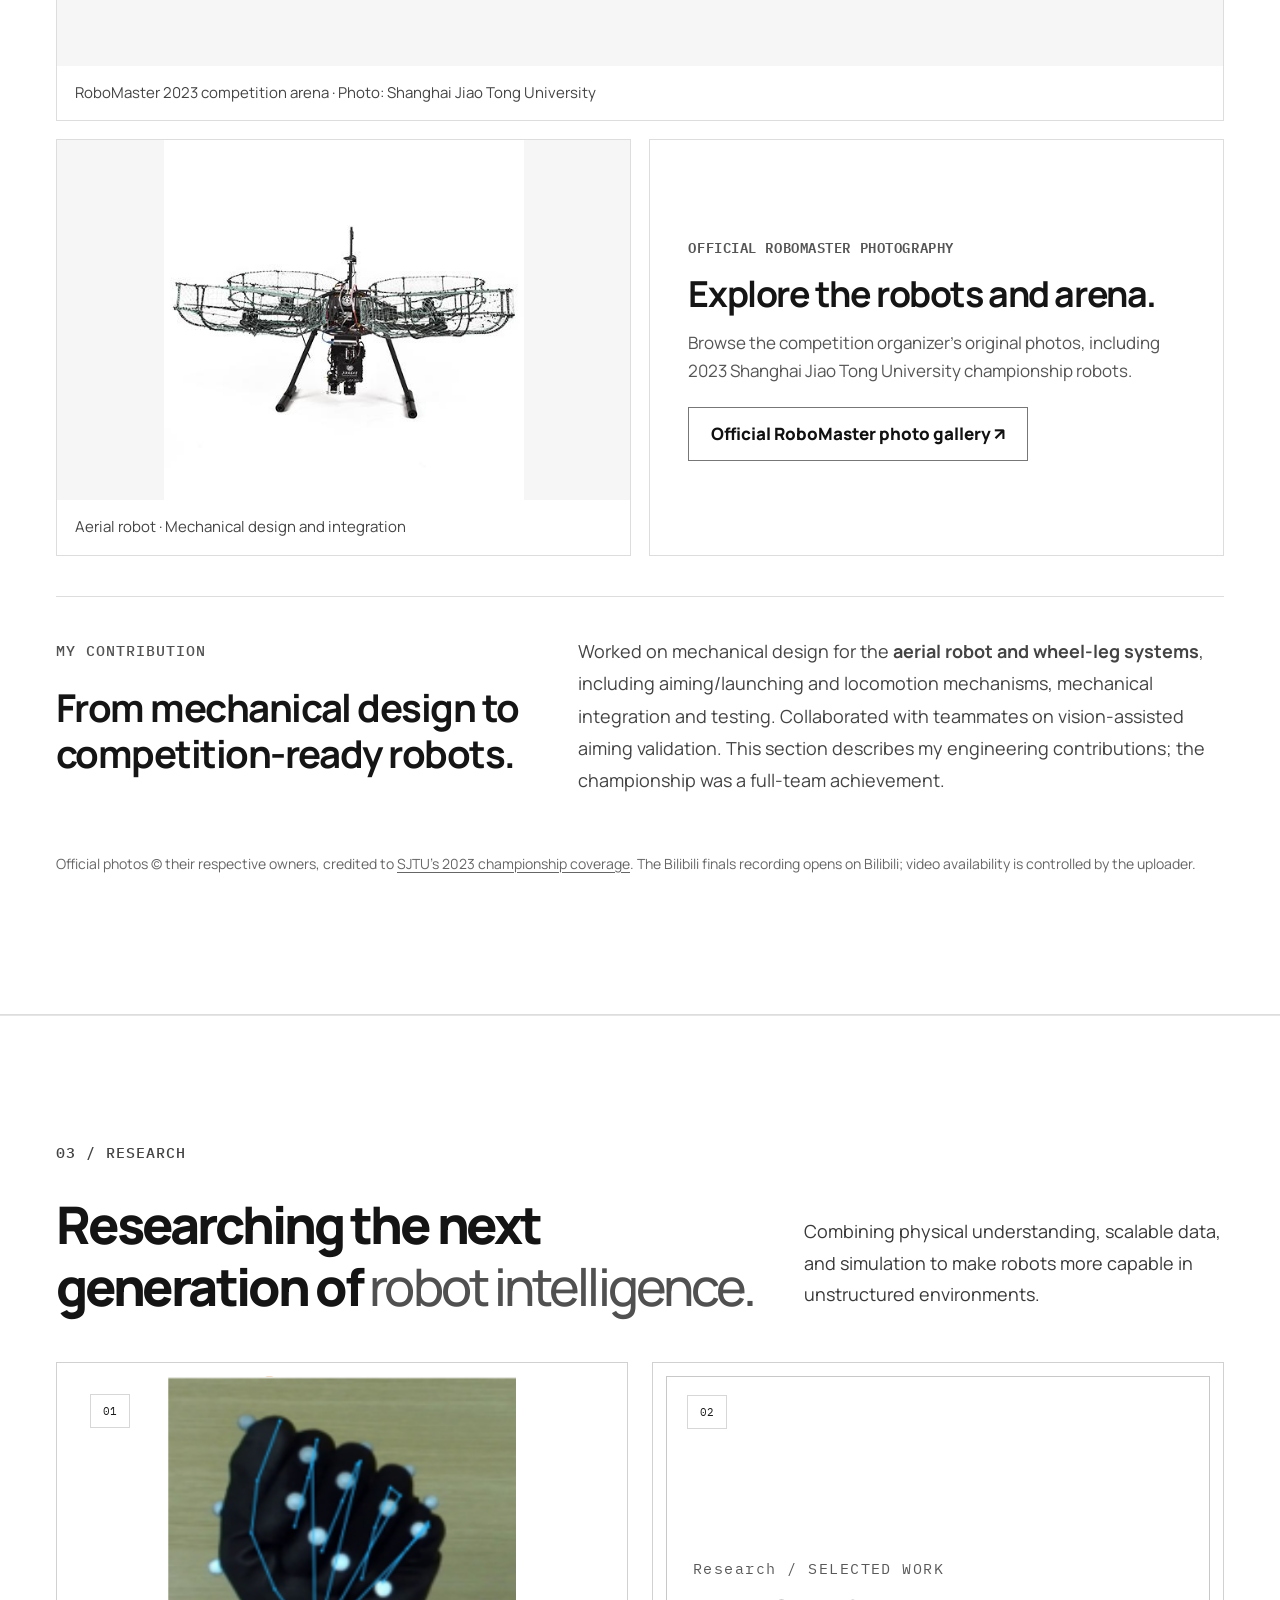
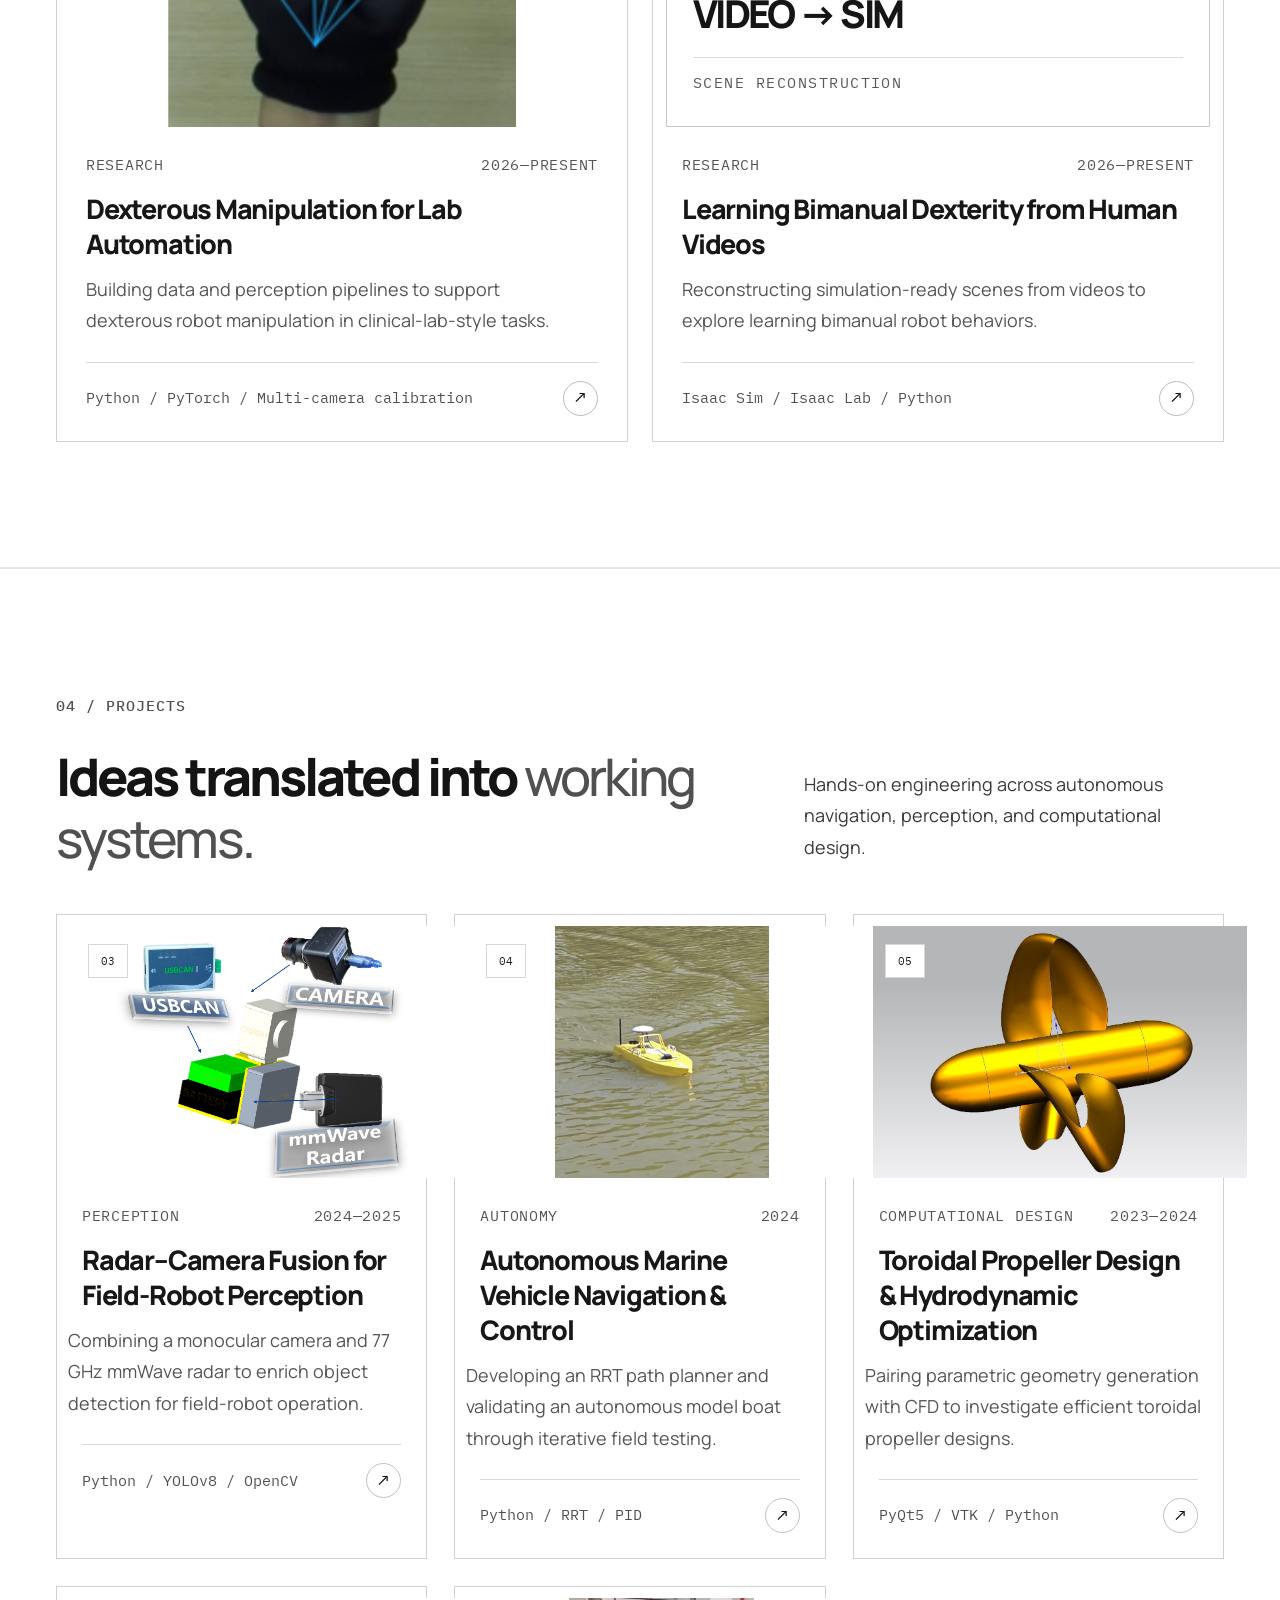
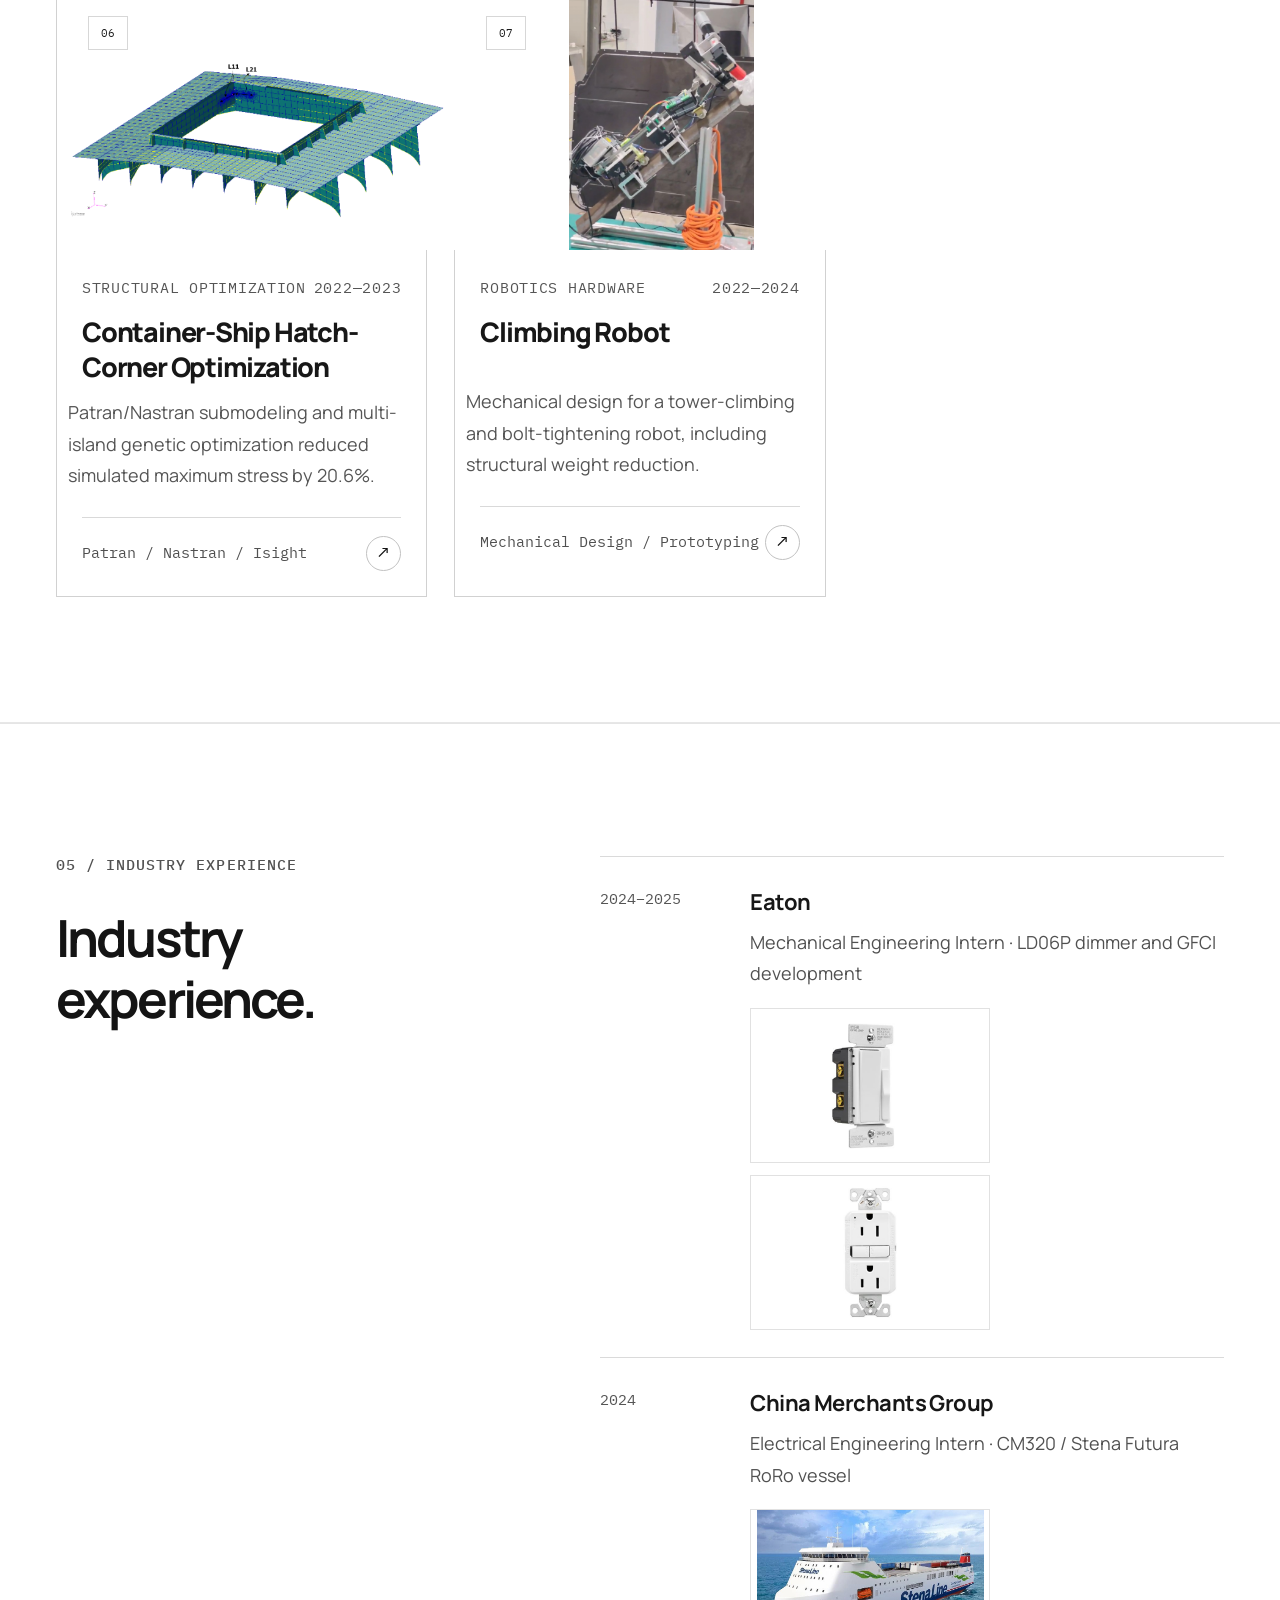
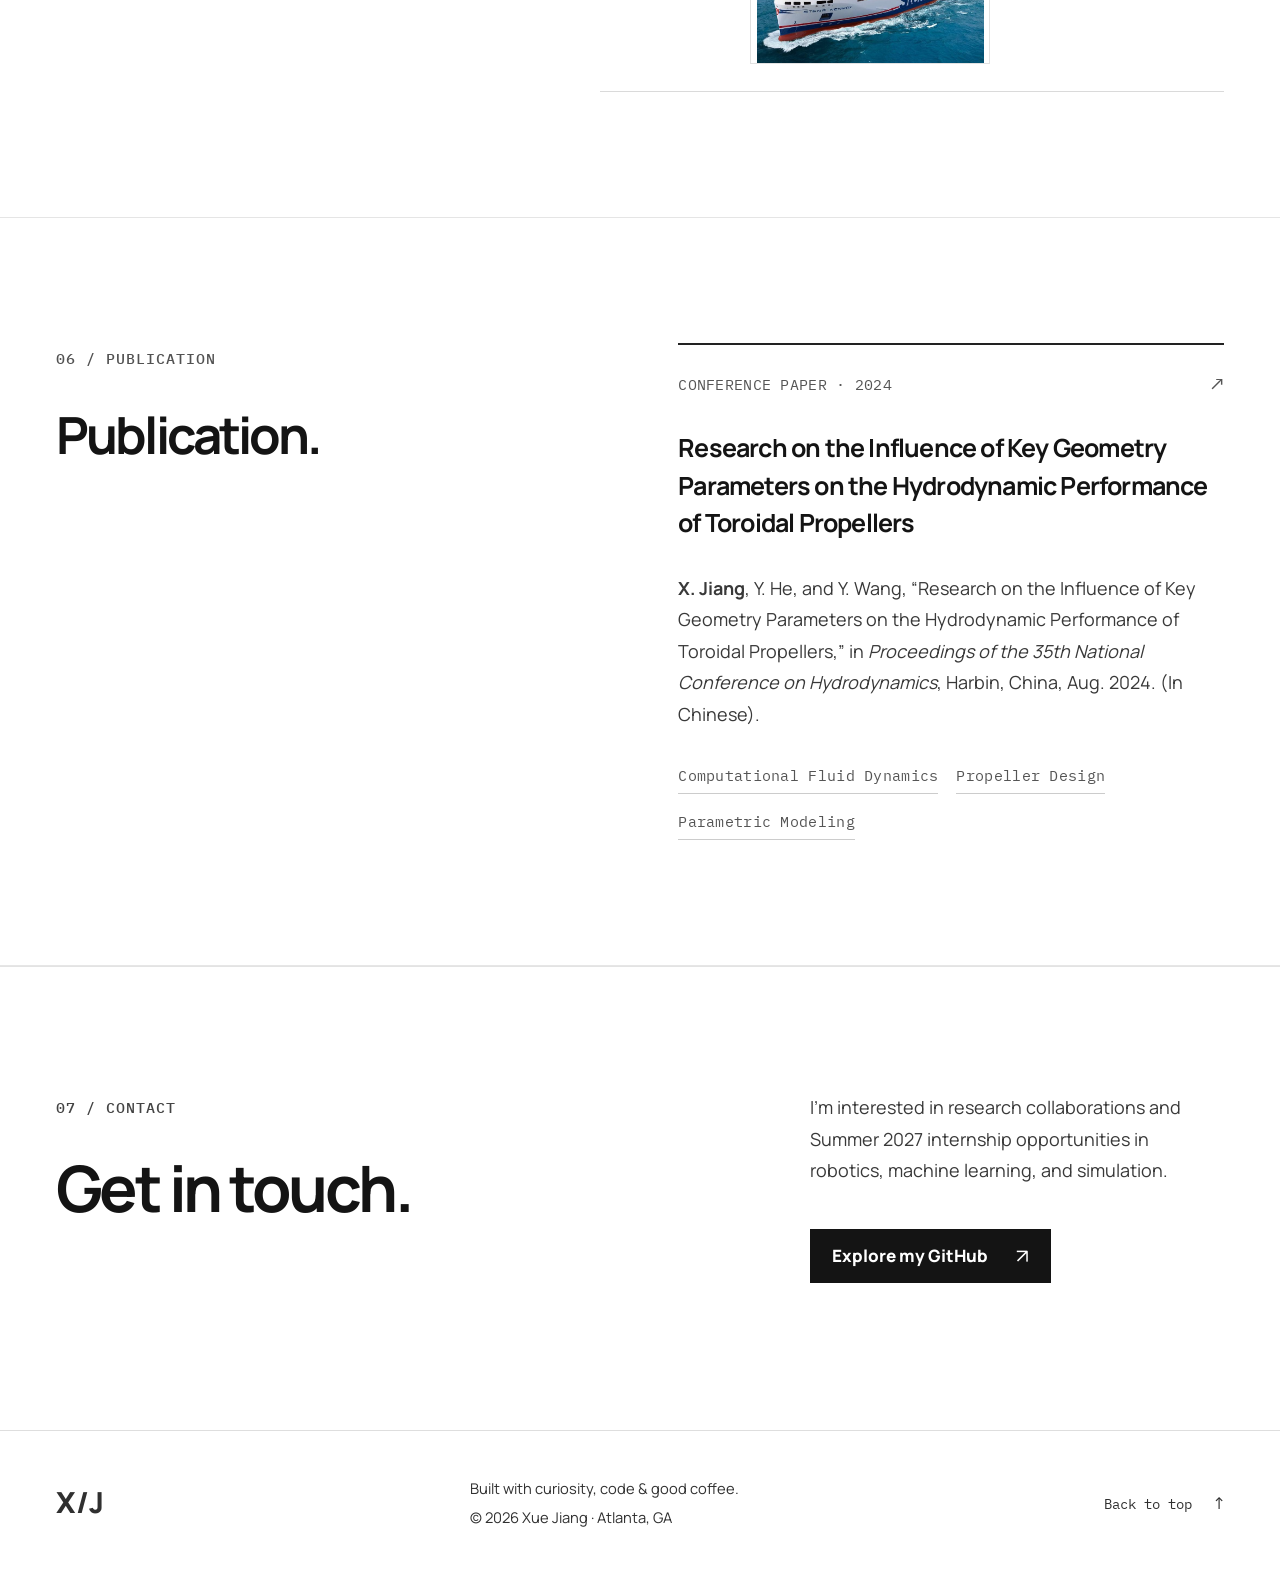
==== commit b9306309: "Rename RoboMaster navigation to Awards and align navigation order with homepage" ====
--- a/index.html
+++ b/index.html
@@ -19,10 +19,11 @@
     <button class="menu-toggle" aria-label="Open navigation" aria-expanded="false" aria-controls="main-menu"><span></span><span></span></button>
     <nav class="site-nav" id="main-menu" aria-label="Main navigation">
       <a href="./index.html#about">About</a>
+      <a href="./index.html#robomaster">Awards</a>
       <a href="./index.html#research">Research</a>
       <a href="./index.html#projects">Projects</a>
-      <a href="./index.html#robomaster">RoboMaster</a>
       <a href="./index.html#experience">Experience</a>
+      <a href="./index.html#publications">Publications</a>
       <a class="nav-contact" href="./index.html#contact">Let's connect <span aria-hidden="true">↗</span></a>
     </nav>
   </div>
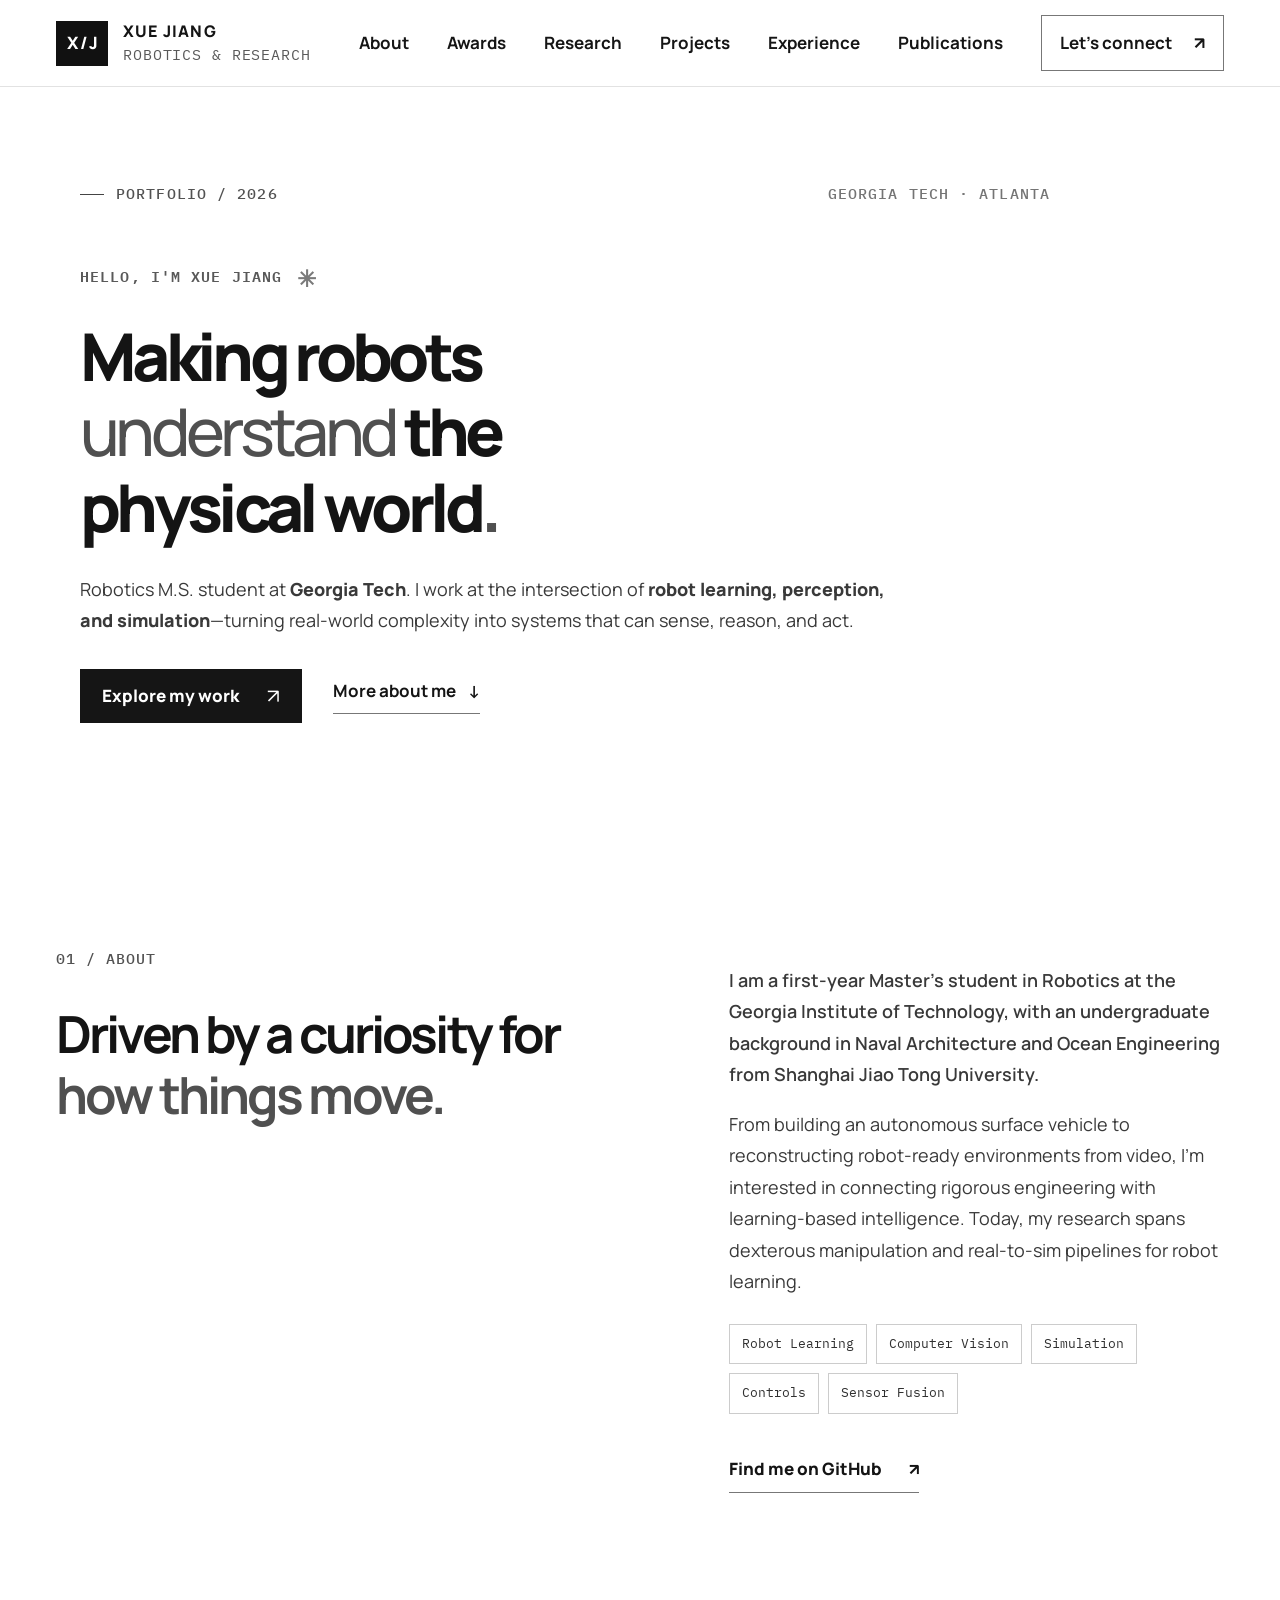
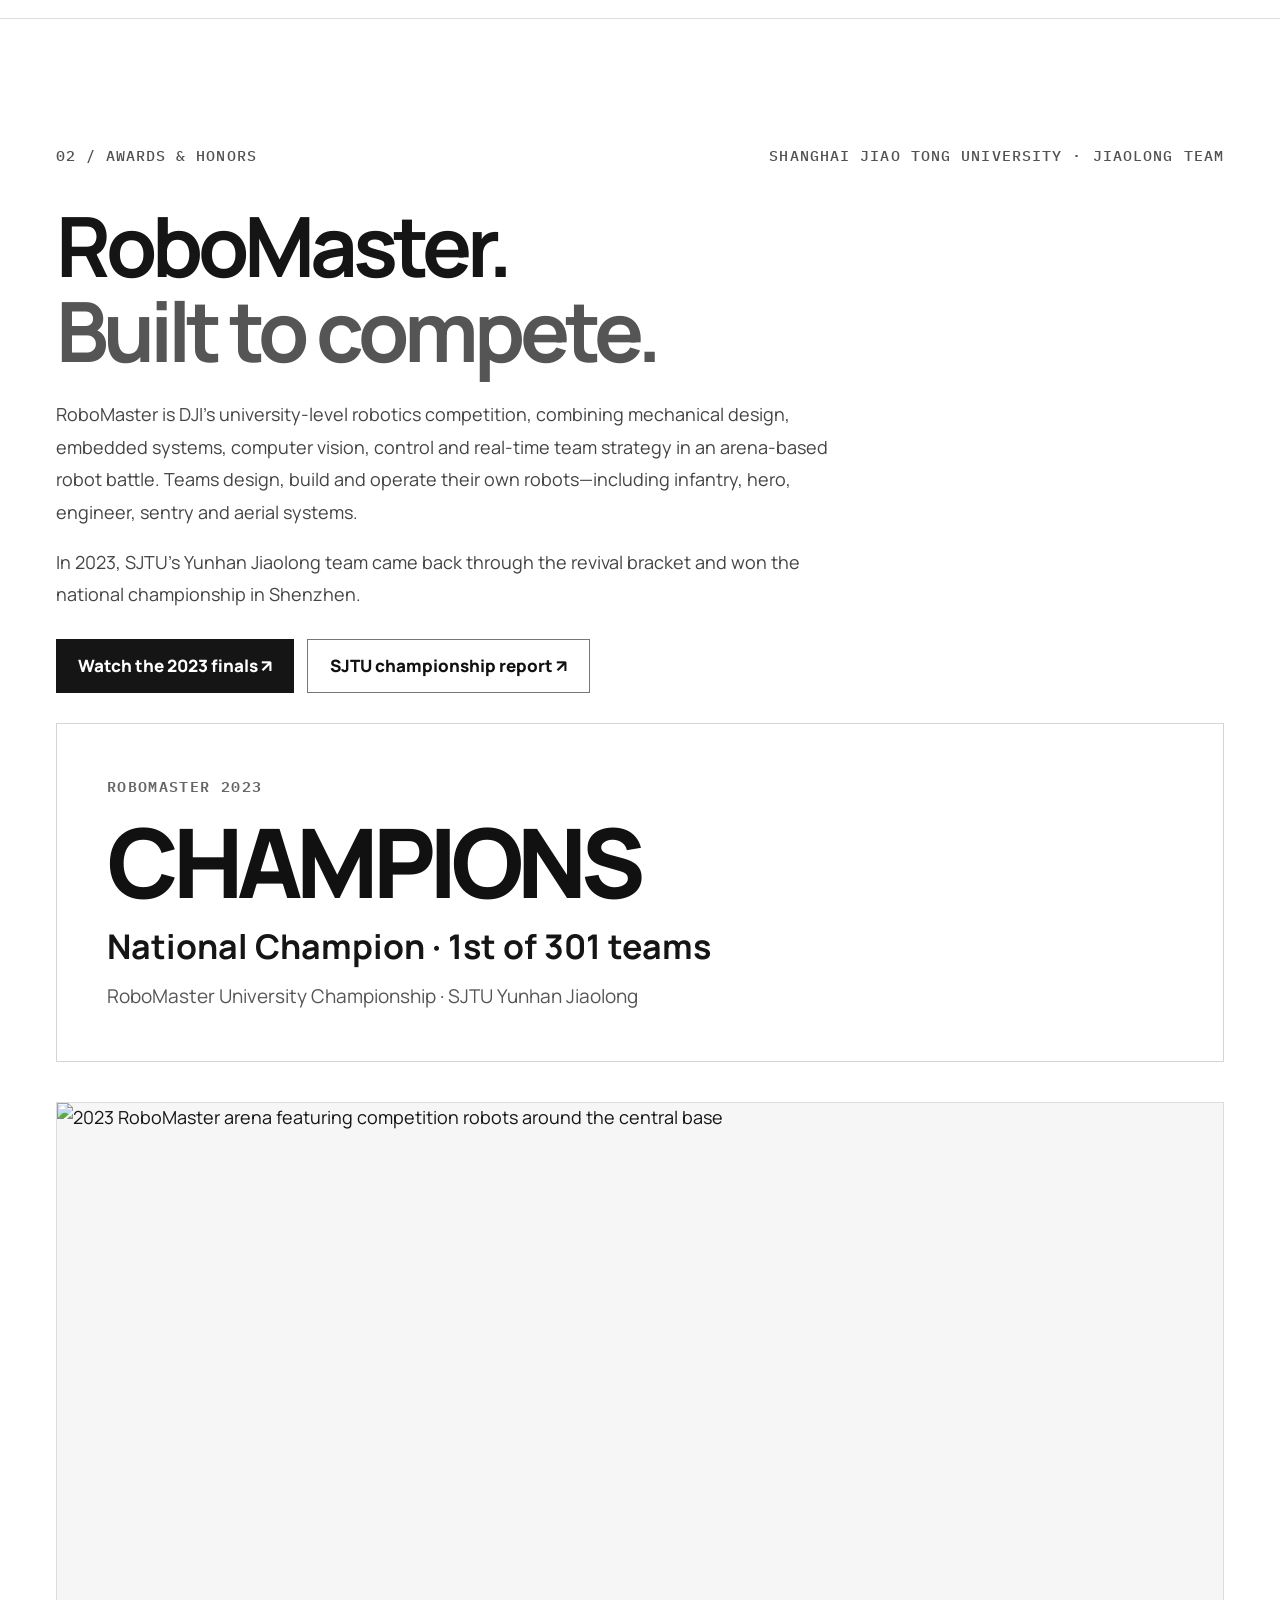
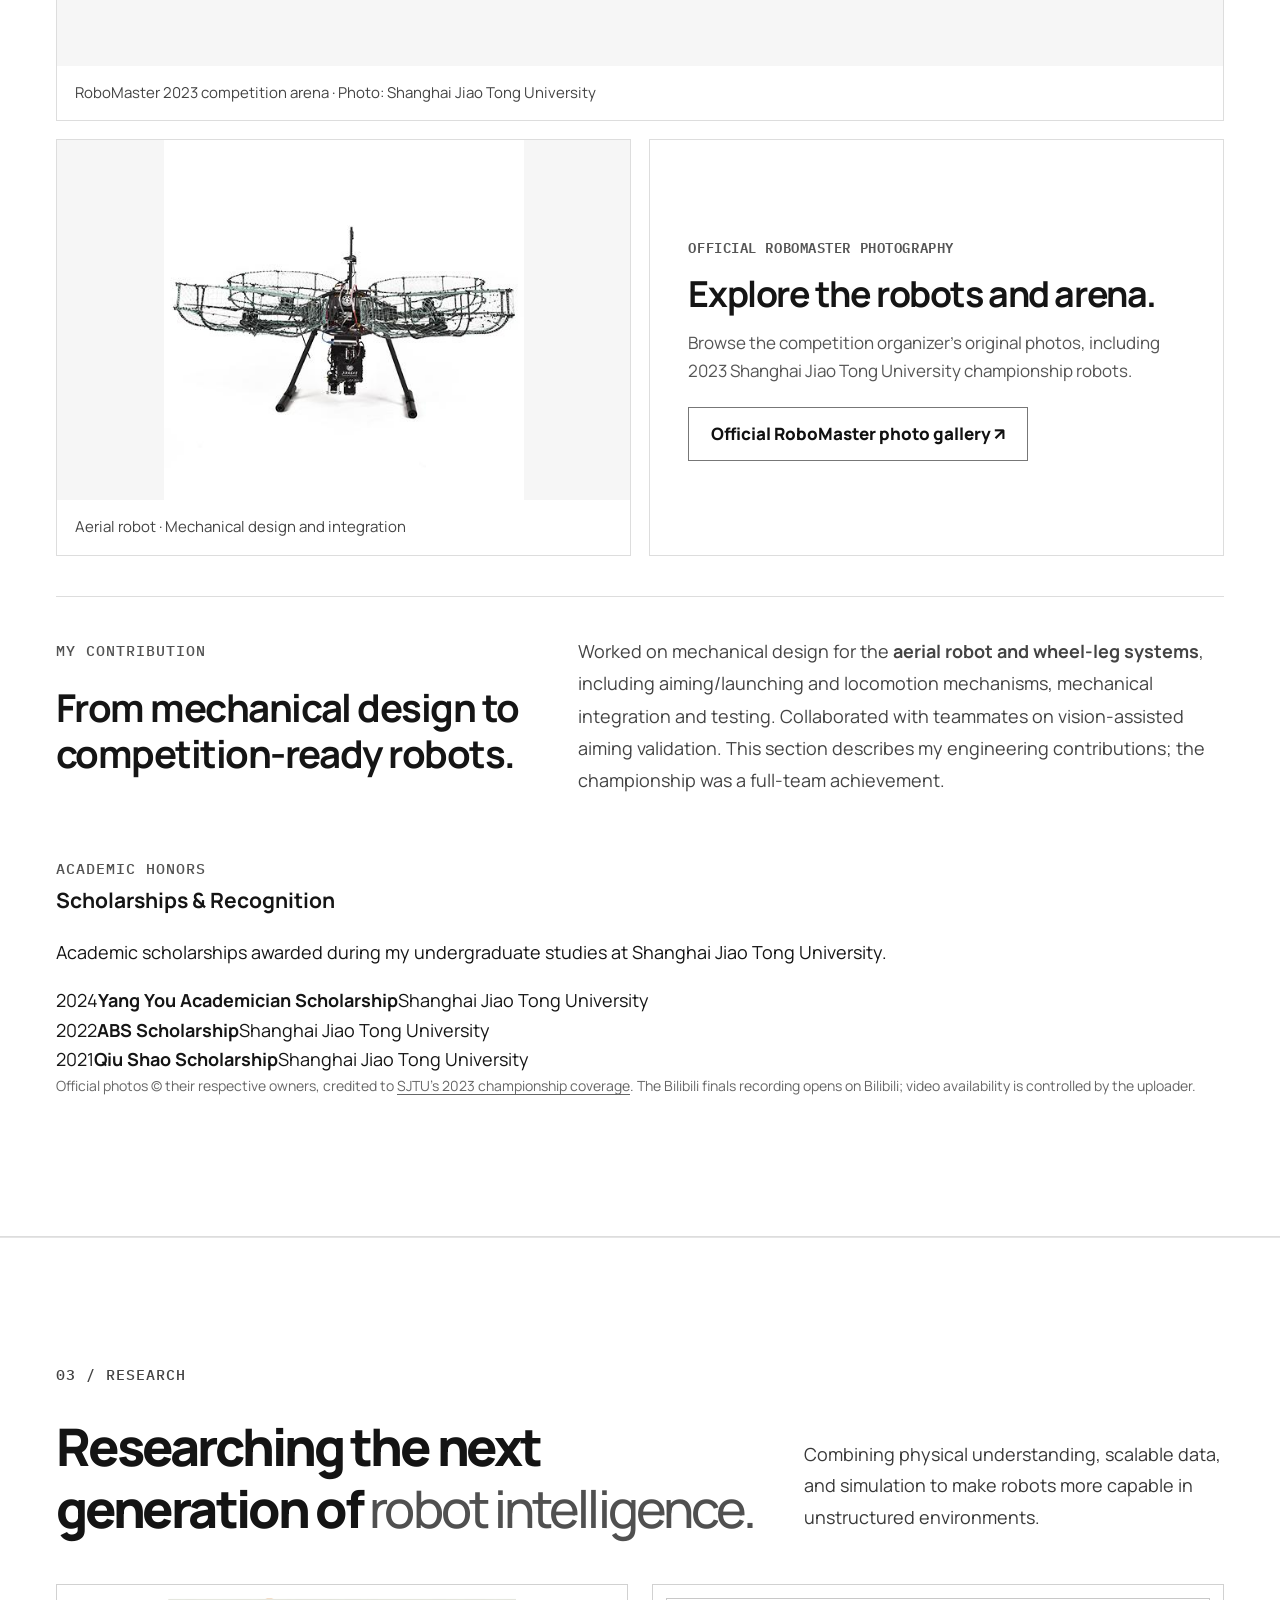
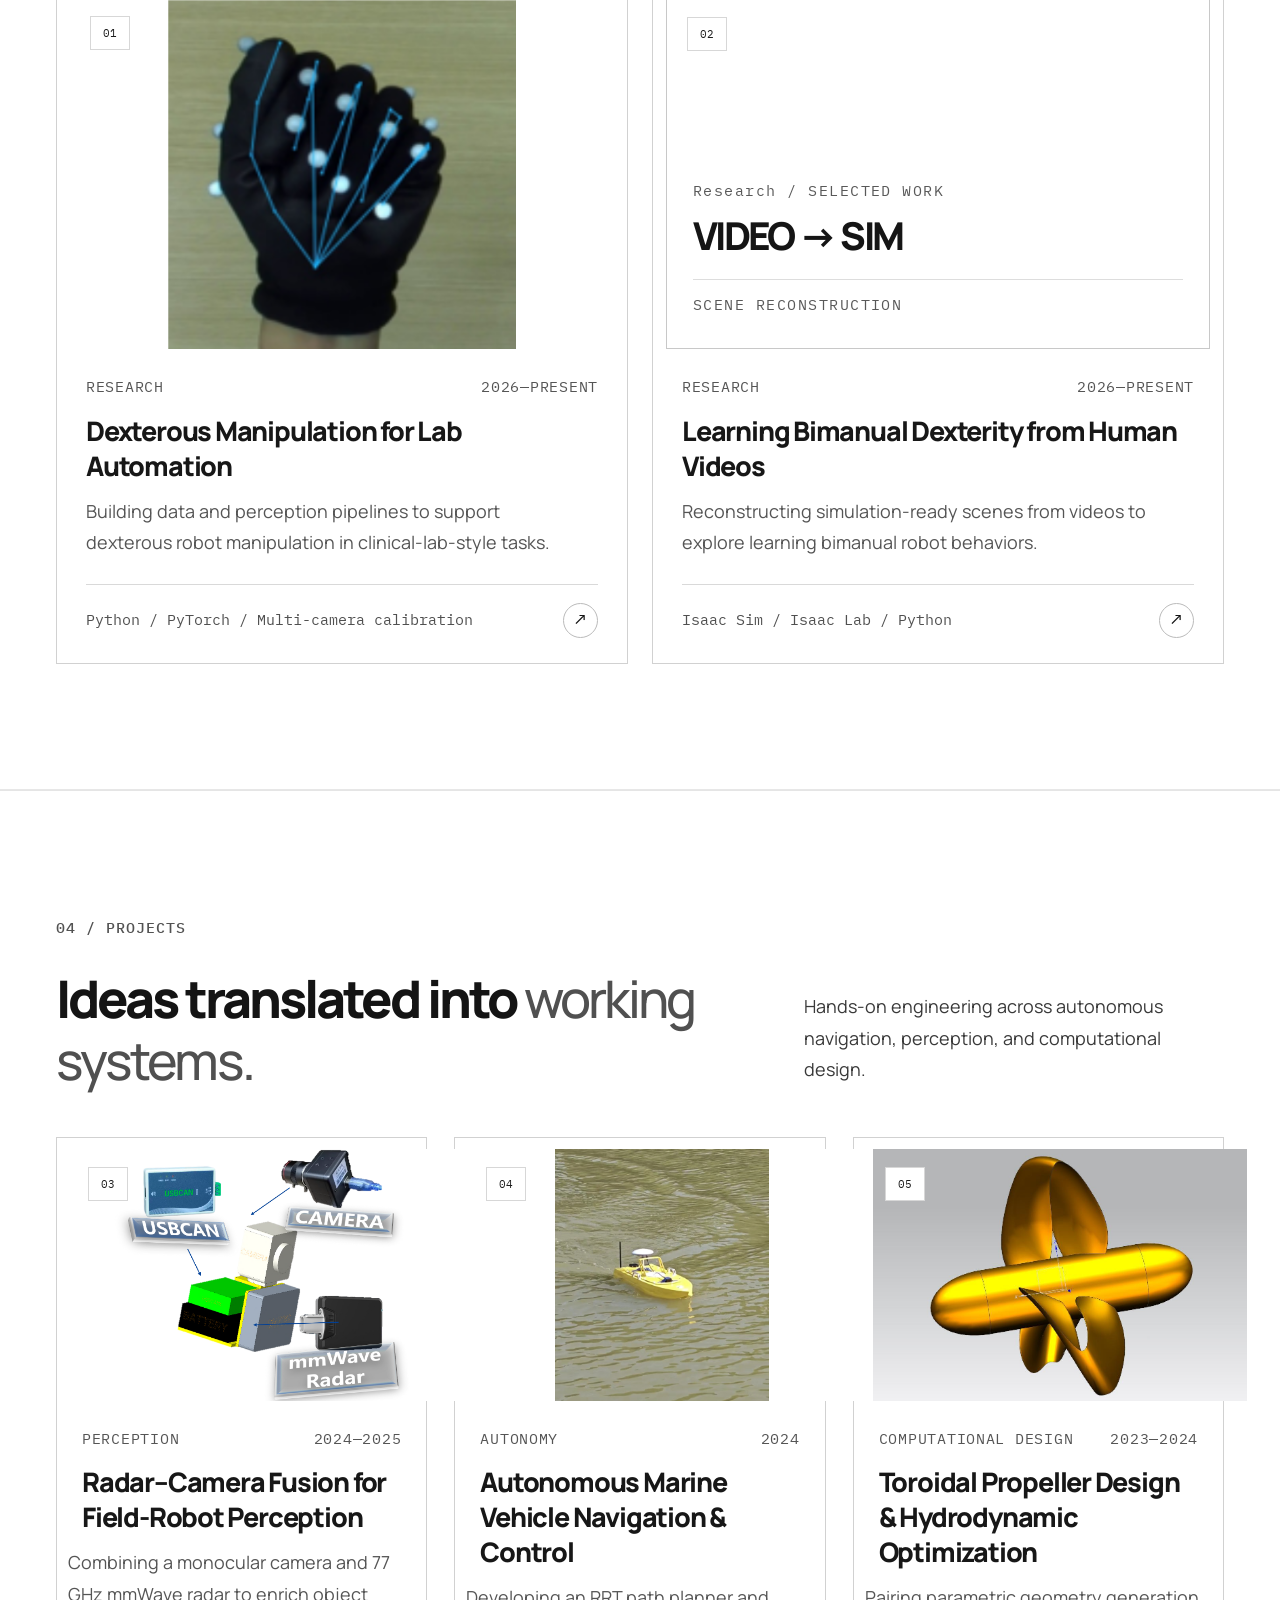
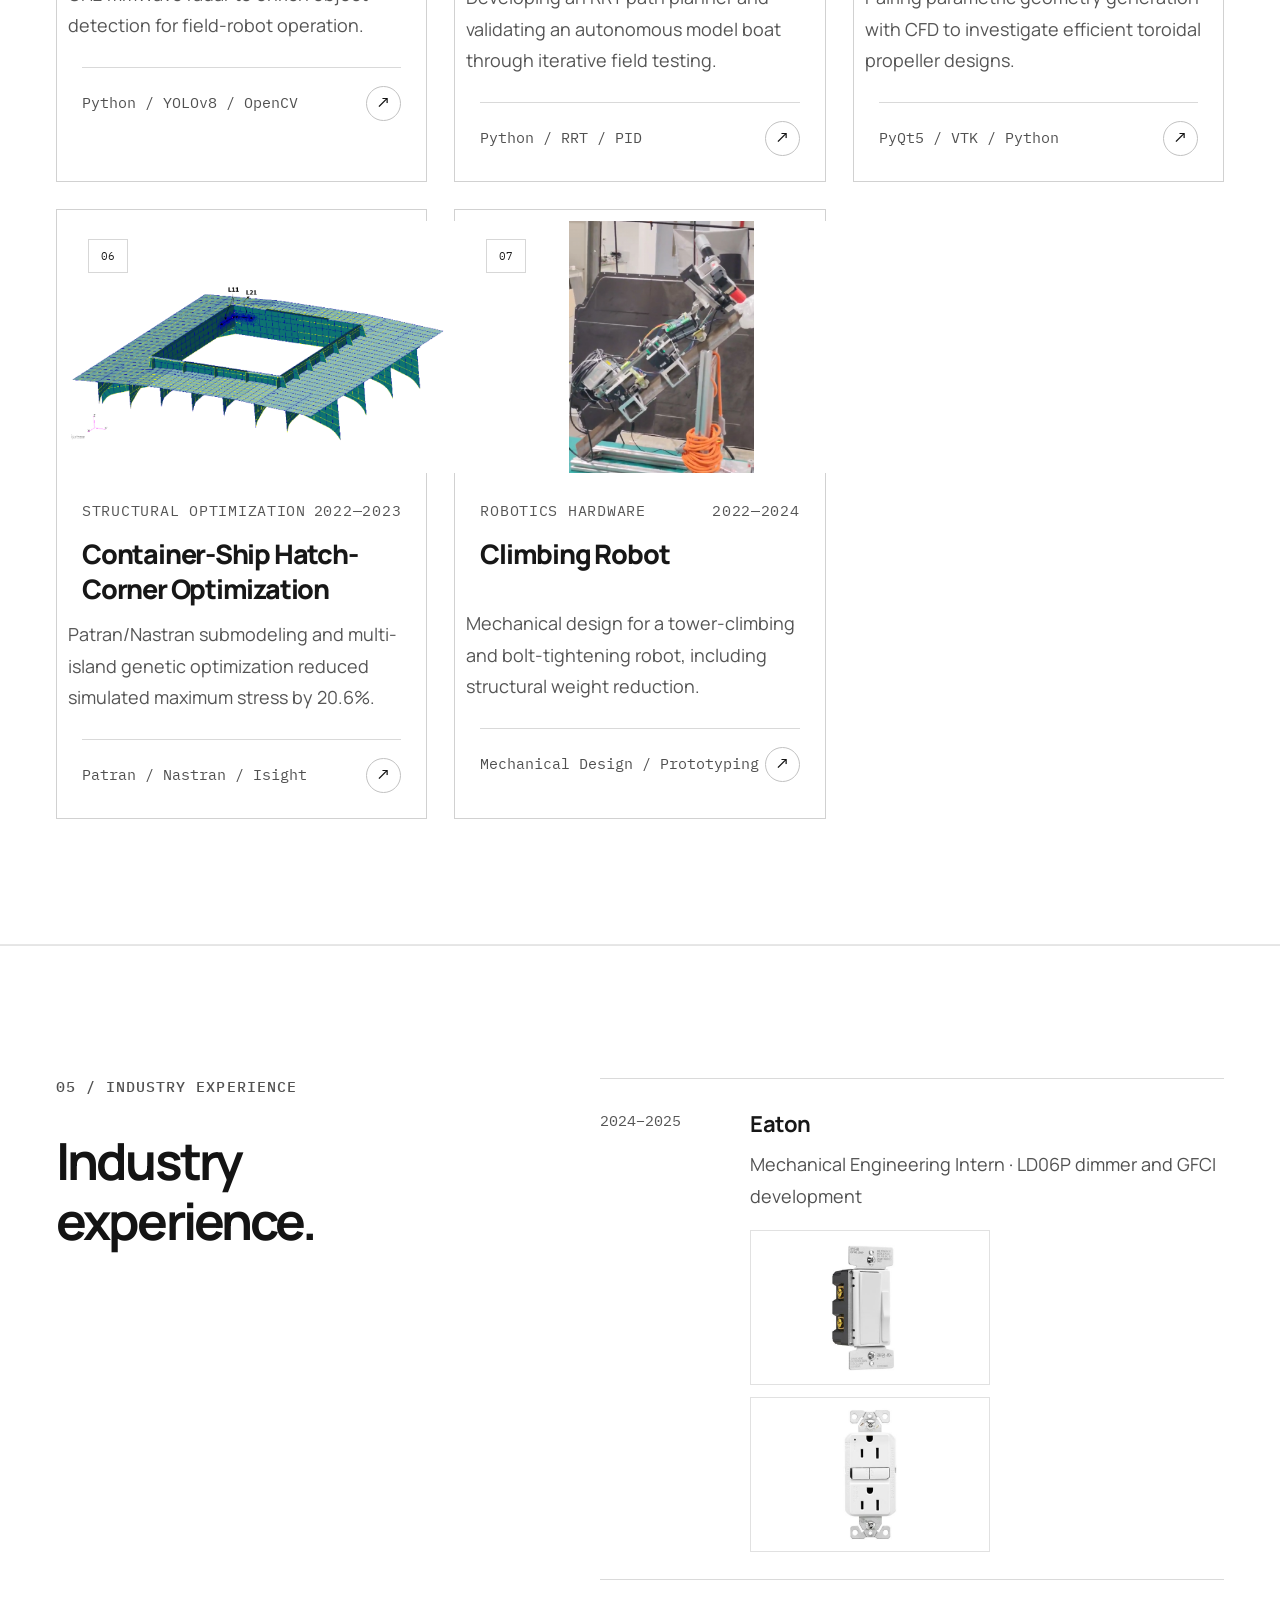
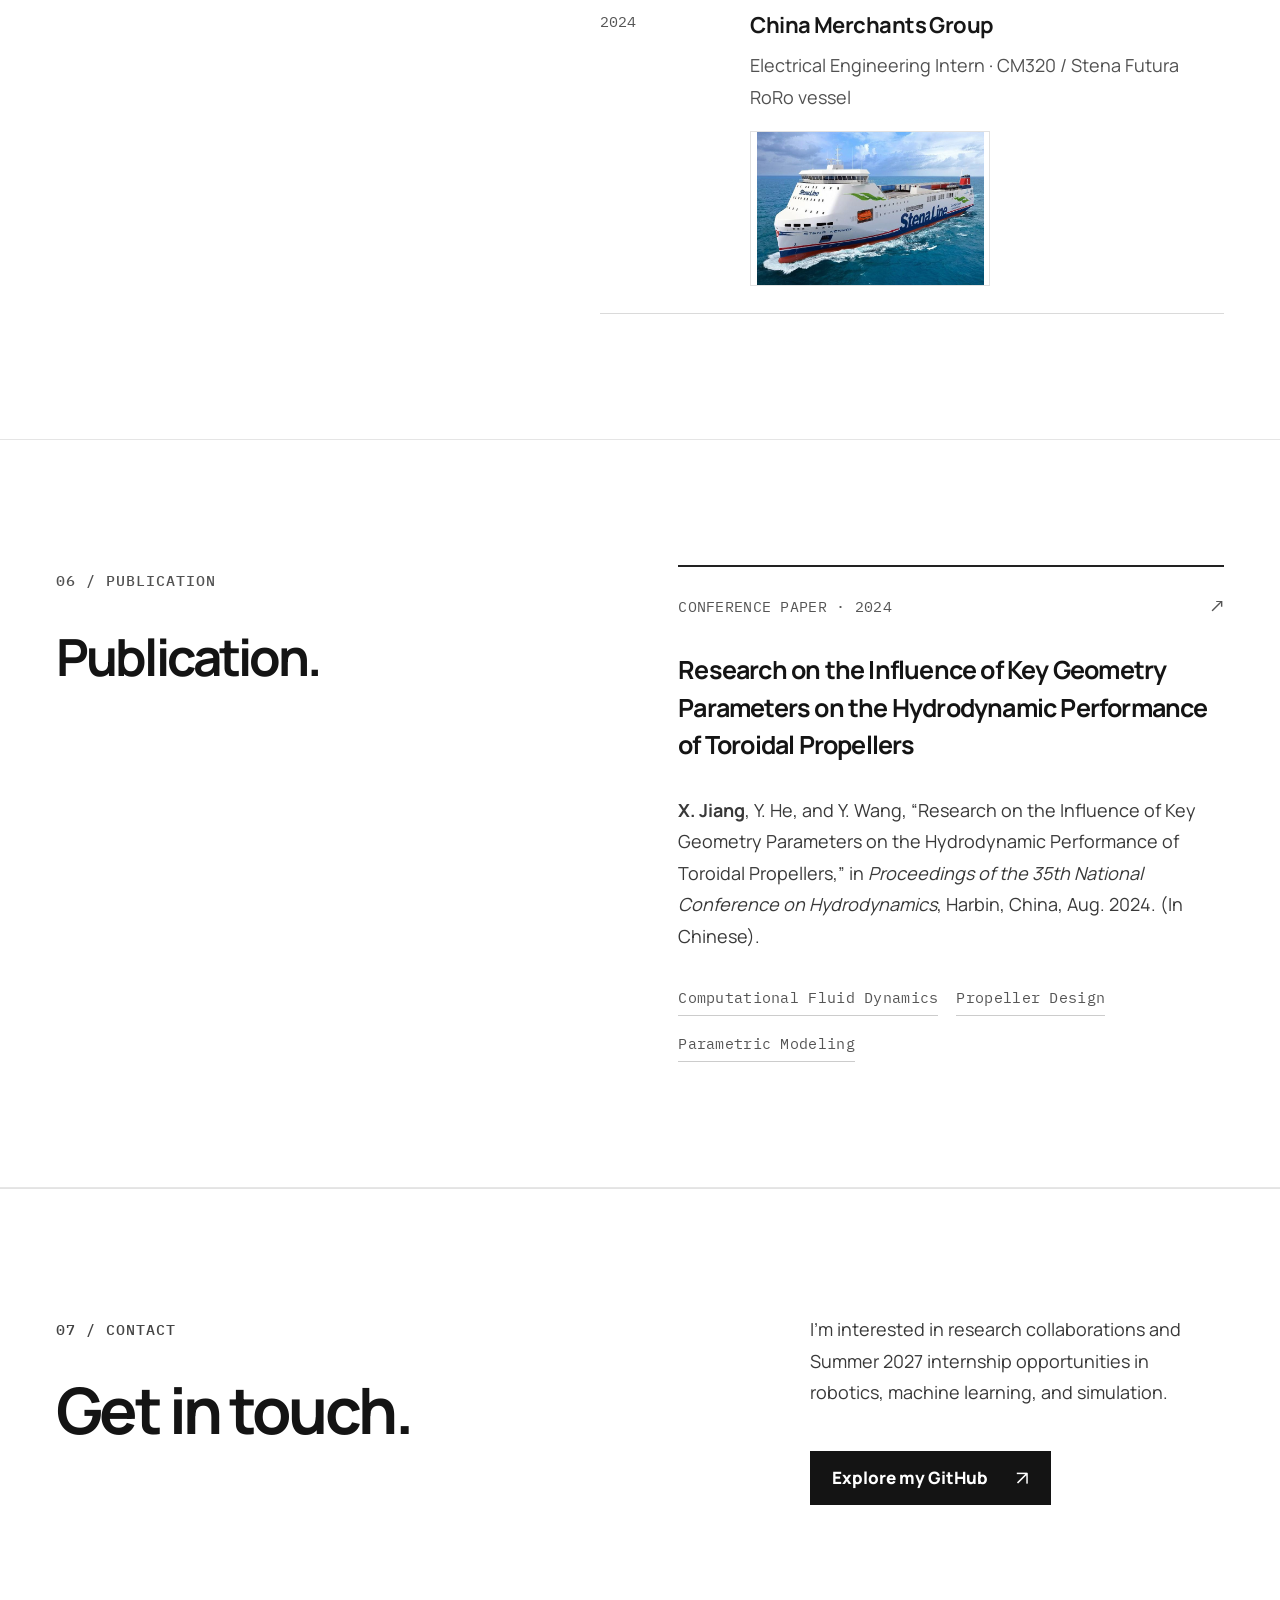
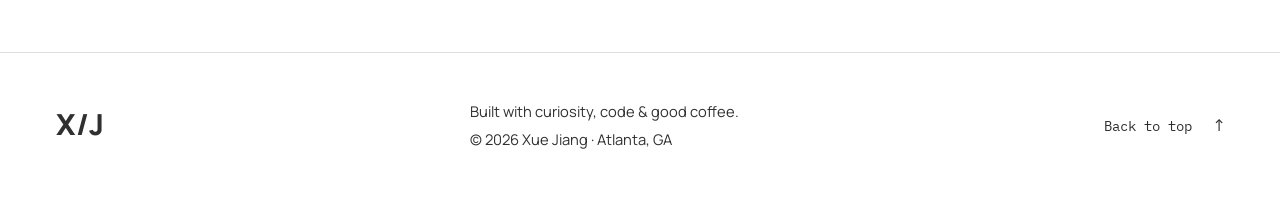
==== commit 5e291f90: "Add undergraduate scholarships to Awards section" ====
--- a/index.html
+++ b/index.html
@@ -42,7 +42,7 @@
 <section class="about-section section-pad" id="about"><div class="container about-grid"><div class="section-heading"><span class="section-index">01 / ABOUT</span><h2>Driven by a curiosity for <span class="serif-em">how things move.</span></h2></div>
 <div class="about-content"><p class="about-lead">I am a first-year Master's student in Robotics at the Georgia Institute of Technology, with an undergraduate background in Naval Architecture and Ocean Engineering from Shanghai Jiao Tong University.</p><p>From building an autonomous surface vehicle to reconstructing robot-ready environments from video, I'm interested in connecting rigorous engineering with learning-based intelligence. Today, my research spans dexterous manipulation and real-to-sim pipelines for robot learning.</p><div class="about-tags"><span>Robot Learning</span><span>Computer Vision</span><span>Simulation</span><span>Controls</span><span>Sensor Fusion</span></div><a class="inline-arrow" href="https://github.com/choppa129" target="_blank" rel="noopener noreferrer">Find me on GitHub <span aria-hidden="true">↗</span></a></div></div></section>
 <section class="robomaster-section section-pad" id="robomaster"><div class="container">
-<div class="section-topline"><span class="section-index">02 / ROBOTICS COMPETITION</span><span class="micro-note">SHANGHAI JIAO TONG UNIVERSITY · JIAOLONG TEAM</span></div>
+<div class="section-topline"><span class="section-index">02 / AWARDS &amp; HONORS</span><span class="micro-note">SHANGHAI JIAO TONG UNIVERSITY · JIAOLONG TEAM</span></div>
 <div class="rm-intro"><div><h2>RoboMaster.<br><em>Built to compete.</em></h2><p>RoboMaster is DJI's university-level robotics competition, combining mechanical design, embedded systems, computer vision, control and real-time team strategy in an arena-based robot battle. Teams design, build and operate their own robots—including infantry, hero, engineer, sentry and aerial systems.</p><p>In 2023, SJTU's Yunhan Jiaolong team came back through the revival bracket and won the national championship in Shenzhen.</p><div class="rm-actions"><a class="btn btn-dark" href="https://www.bilibili.com/video/BV19V41137XZ/" target="_blank" rel="noopener noreferrer">Watch the 2023 finals ↗</a><a class="btn btn-outline" href="https://news.sjtu.edu.cn/jdyw/20230815/187092.html" target="_blank" rel="noopener noreferrer">SJTU championship report ↗</a></div></div><div class="rm-result"><span class="rm-result-year">ROBOMASTER 2023</span><strong class="rm-result-champion">CHAMPIONS</strong><b>National Champion · 1st of 301 teams</b><small>RoboMaster University Championship · SJTU Yunhan Jiaolong</small></div></div>
 <div class="rm-gallery rm-gallery-curated">
 <figure class="rm-wide"><img src="https://news.sjtu.edu.cn/resource/upload/202308/20230815_124159_313.jpeg" alt="2023 RoboMaster arena featuring competition robots around the central base" loading="lazy"><figcaption>RoboMaster 2023 competition arena · Photo: Shanghai Jiao Tong University</figcaption></figure>
@@ -50,6 +50,7 @@
 <div class="rm-gallery-link"><span>OFFICIAL ROBOMASTER PHOTOGRAPHY</span><h3>Explore the robots and arena.</h3><p>Browse the competition organizer's original photos, including 2023 Shanghai Jiao Tong University championship robots.</p><a class="btn btn-outline" href="https://www.robomaster.com/zh-CN/resource/image?djifrom=nav" target="_blank" rel="noopener noreferrer">Official RoboMaster photo gallery ↗</a></div>
 </div>
 <div class="rm-contribution"><div><span class="section-index">MY CONTRIBUTION</span><h3>From mechanical design to competition-ready robots.</h3></div><p>Worked on mechanical design for the <strong>aerial robot and wheel-leg systems</strong>, including aiming/launching and locomotion mechanisms, mechanical integration and testing. Collaborated with teammates on vision-assisted aiming validation. This section describes my engineering contributions; the championship was a full-team achievement.</p></div>
+<div class="scholarships" id="scholarships"><div class="scholarships-heading"><span class="section-index">ACADEMIC HONORS</span><h3>Scholarships &amp; Recognition</h3><p>Academic scholarships awarded during my undergraduate studies at Shanghai Jiao Tong University.</p></div><div class="scholarship-list"><div class="scholarship-item"><span class="scholarship-year">2024</span><strong>Yang You Academician Scholarship</strong><span>Shanghai Jiao Tong University</span></div><div class="scholarship-item"><span class="scholarship-year">2022</span><strong>ABS Scholarship</strong><span>Shanghai Jiao Tong University</span></div><div class="scholarship-item"><span class="scholarship-year">2021</span><strong>Qiu Shao Scholarship</strong><span>Shanghai Jiao Tong University</span></div></div></div>
 <p class="rm-source">Official photos © their respective owners, credited to <a href="https://news.sjtu.edu.cn/jdyw/20230815/187092.html" target="_blank" rel="noopener noreferrer">SJTU's 2023 championship coverage</a>. The Bilibili finals recording opens on Bilibili; video availability is controlled by the uploader.</p>
 </div></section>
 <section class="research-section section-pad" id="research"><div class="container"><div class="section-topline"><span class="section-index light">03 / RESEARCH</span></div><div class="section-title-row"><h2>Researching the next<br>generation of <em>robot intelligence.</em></h2><p>Combining physical understanding, scalable data, and simulation to make robots more capable in unstructured environments.</p></div><div class="research-grid"><a class="project-card research-project" href="./projects/dexterous-manipulation/">
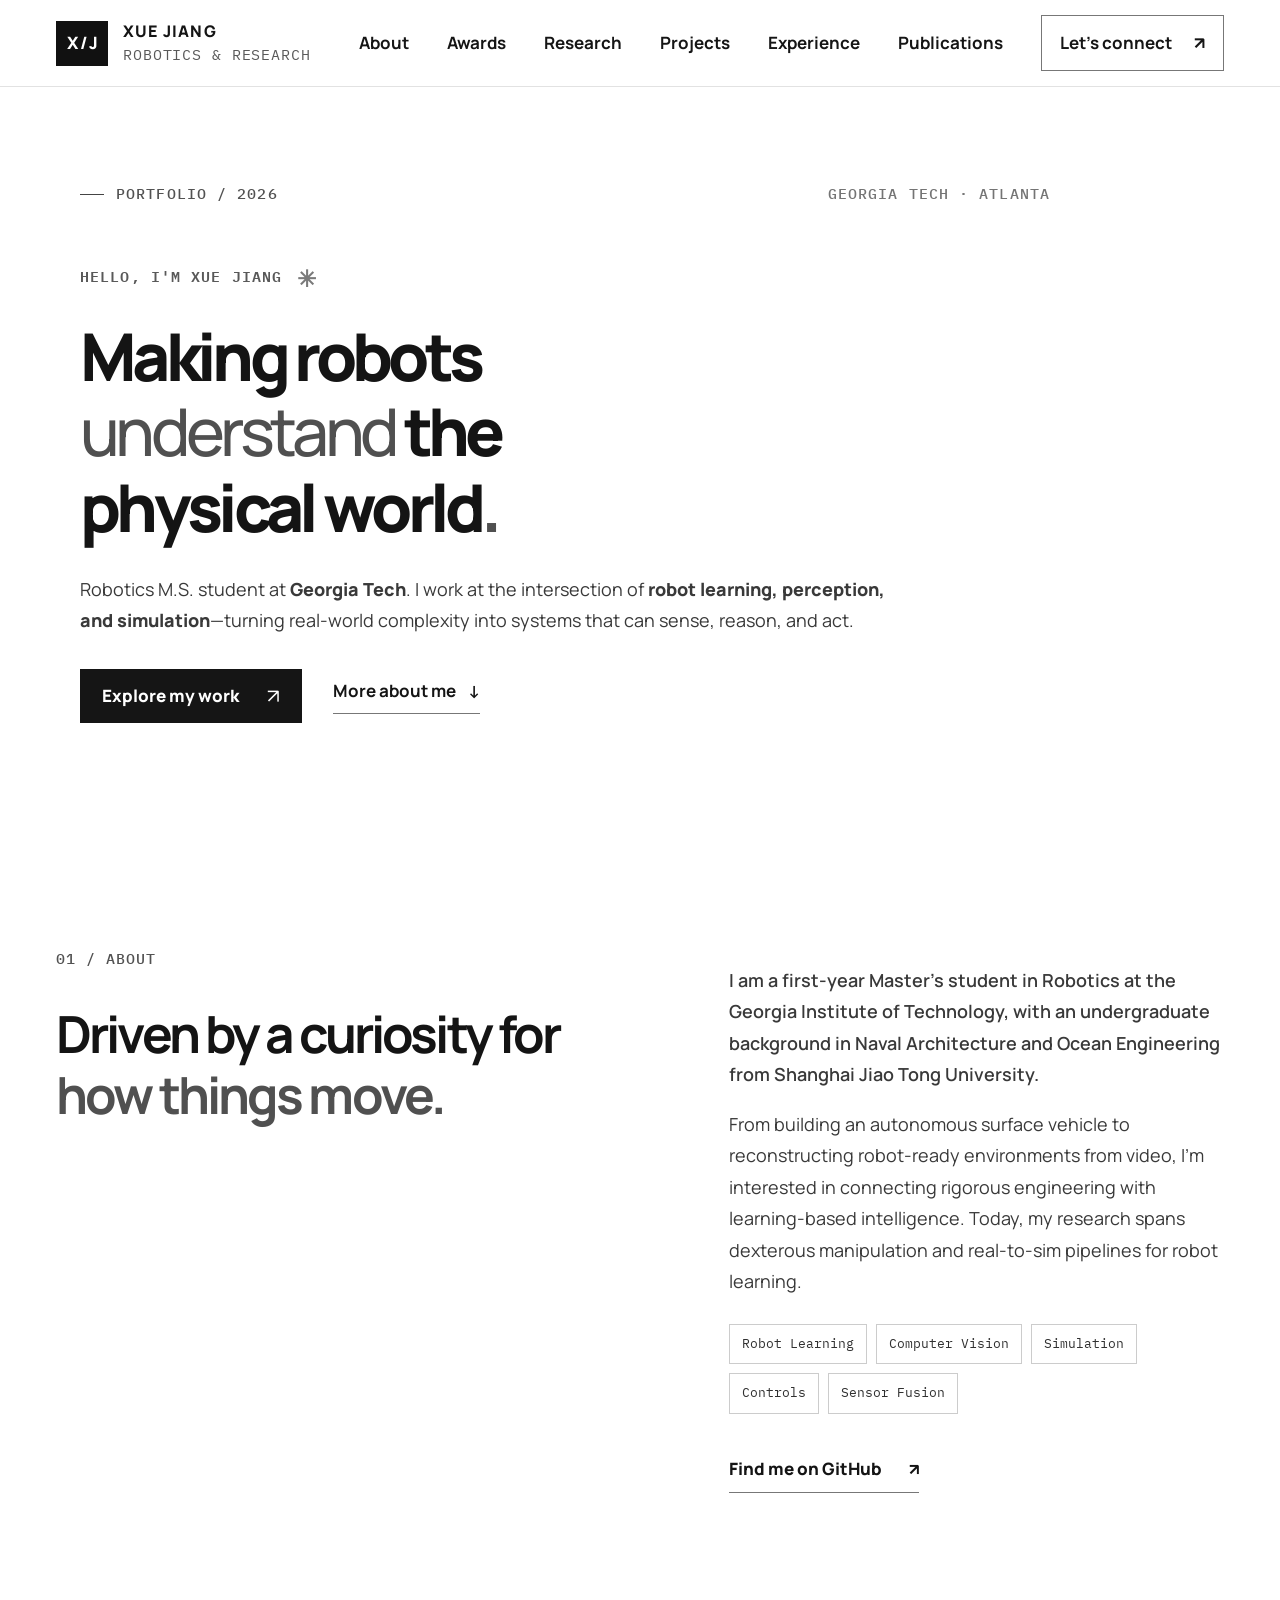
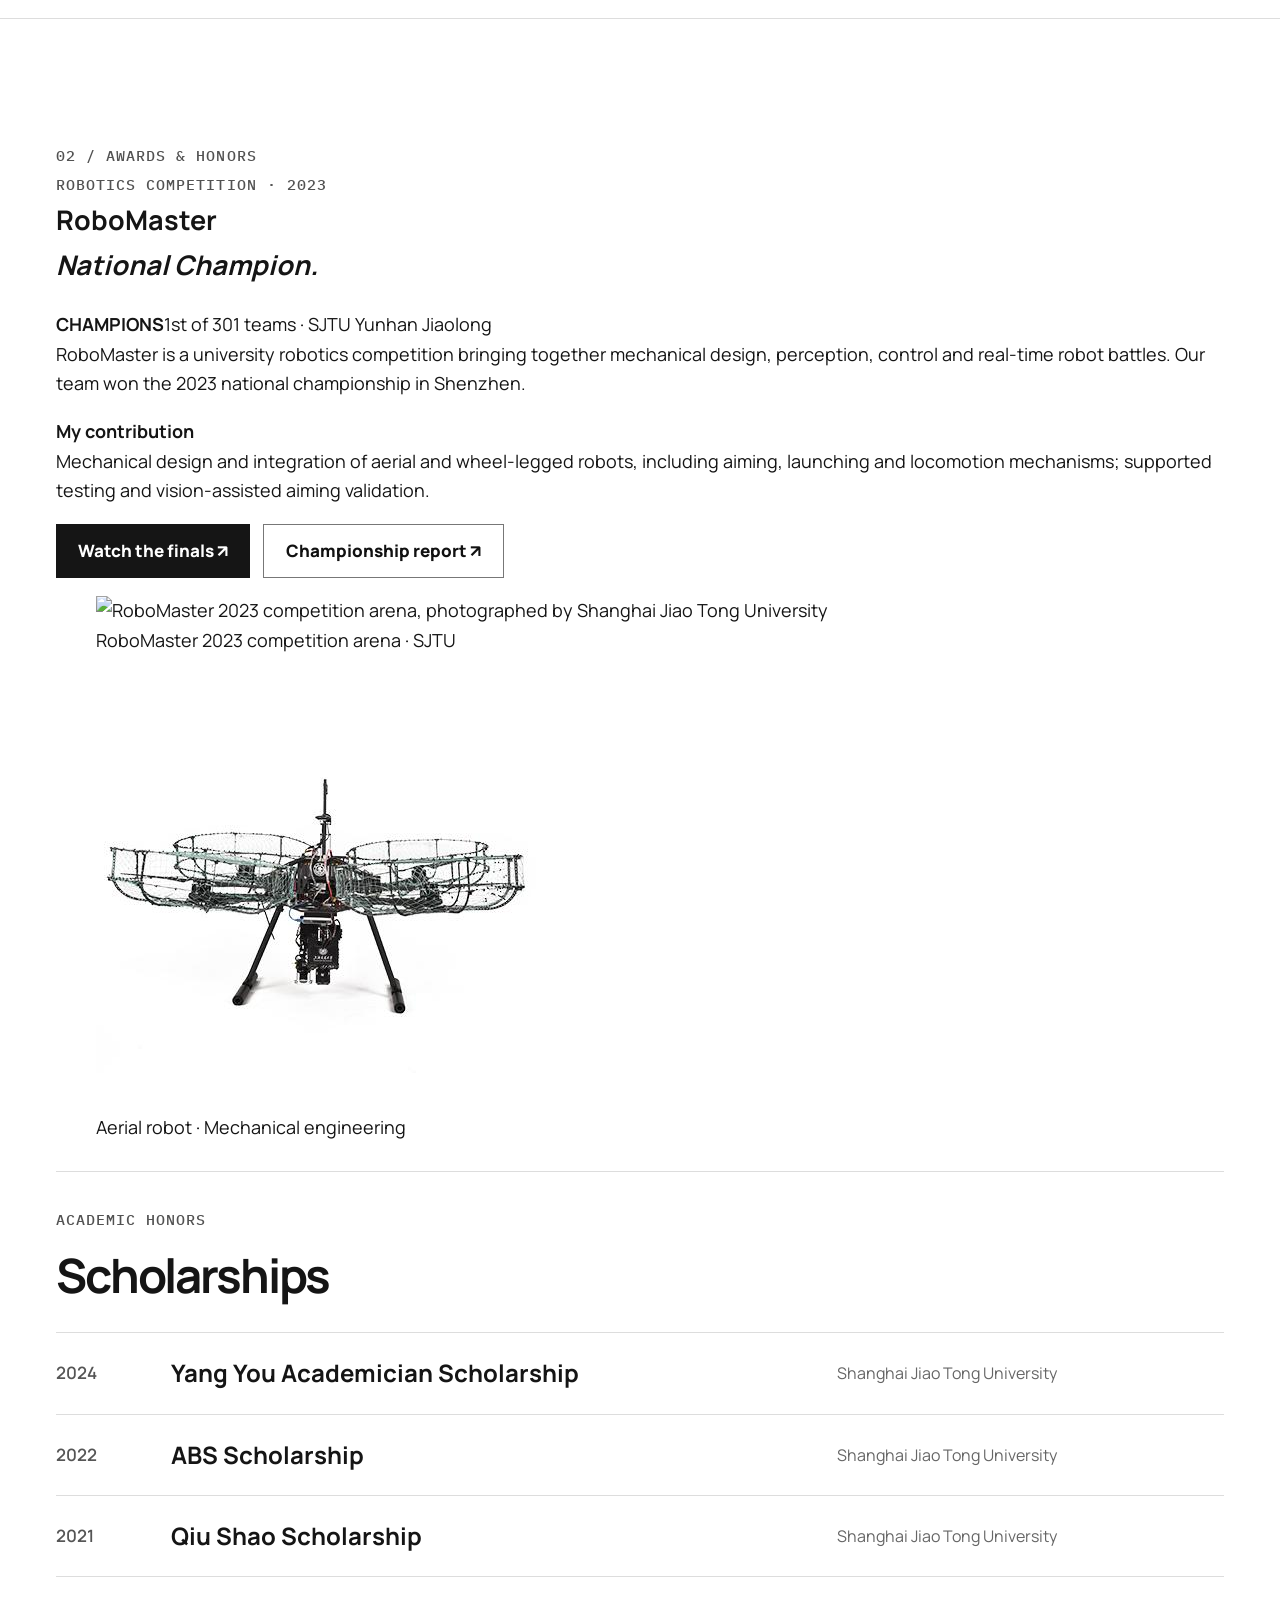
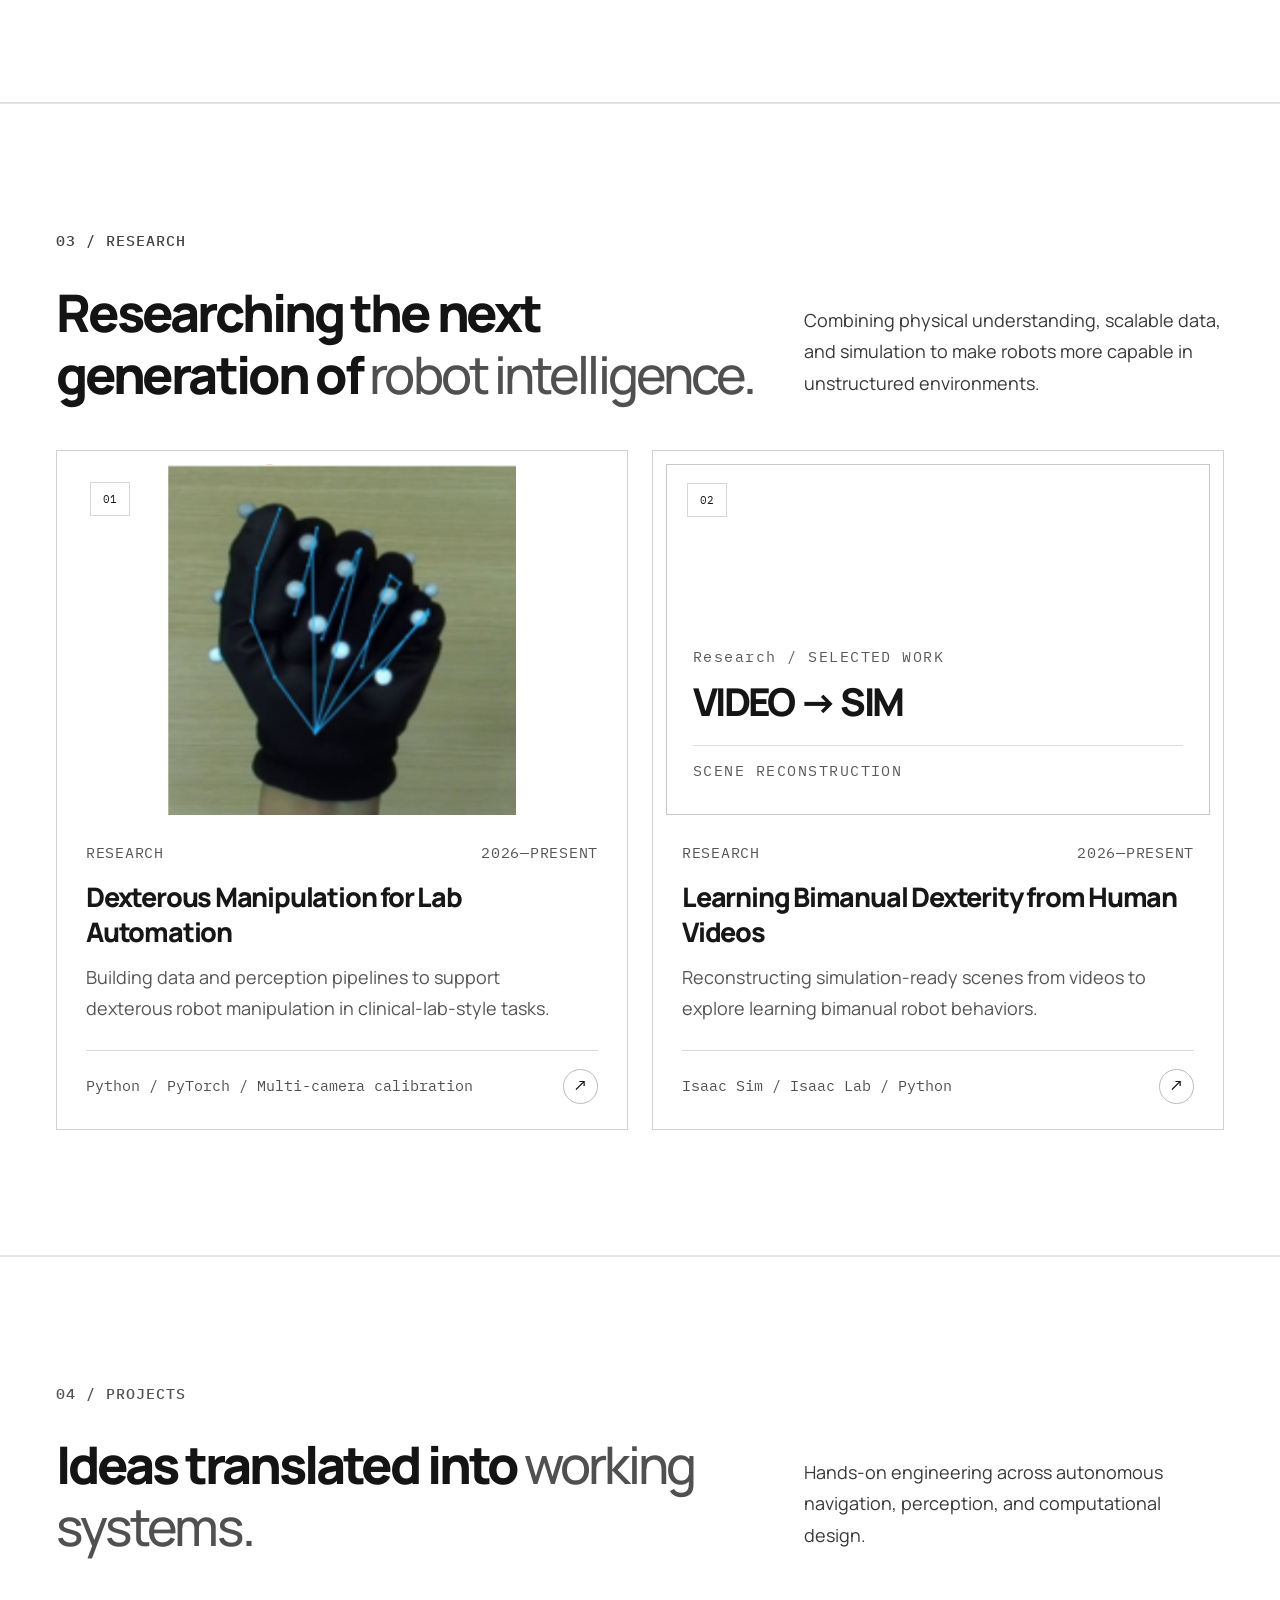
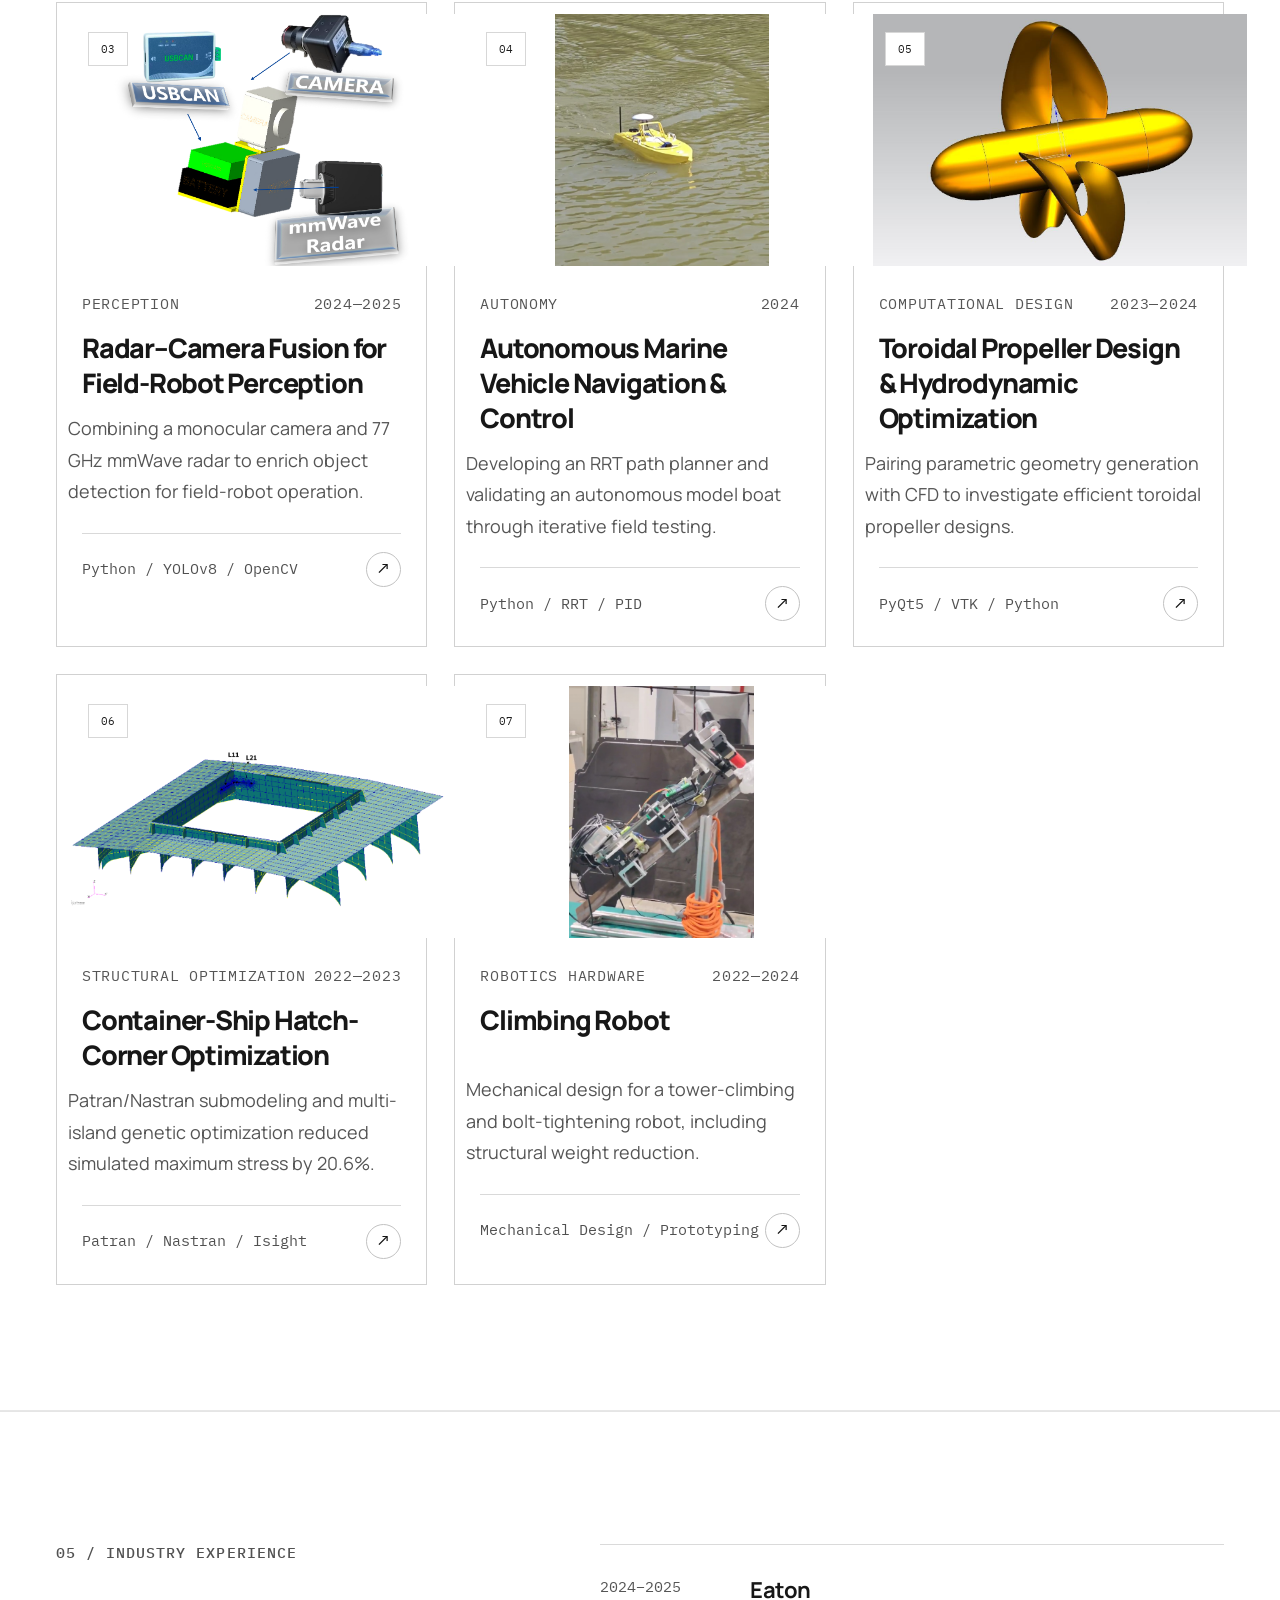
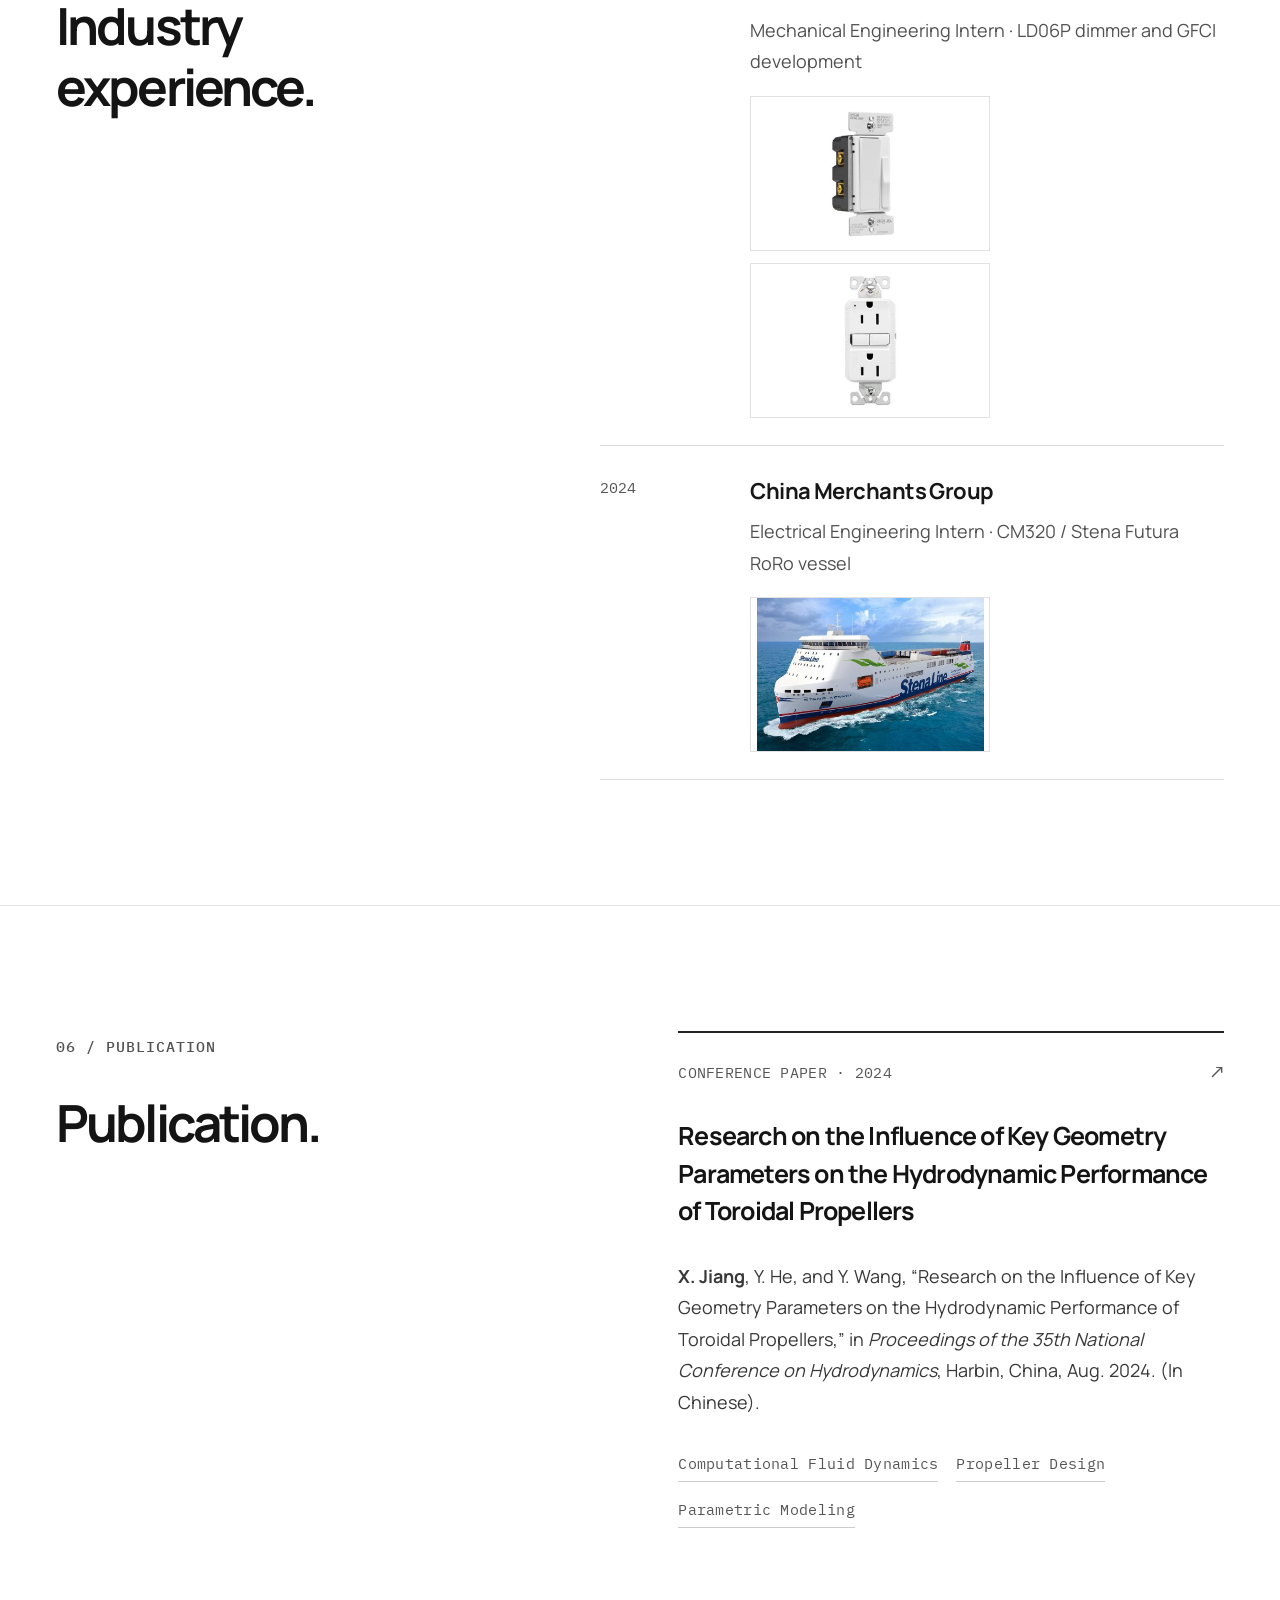
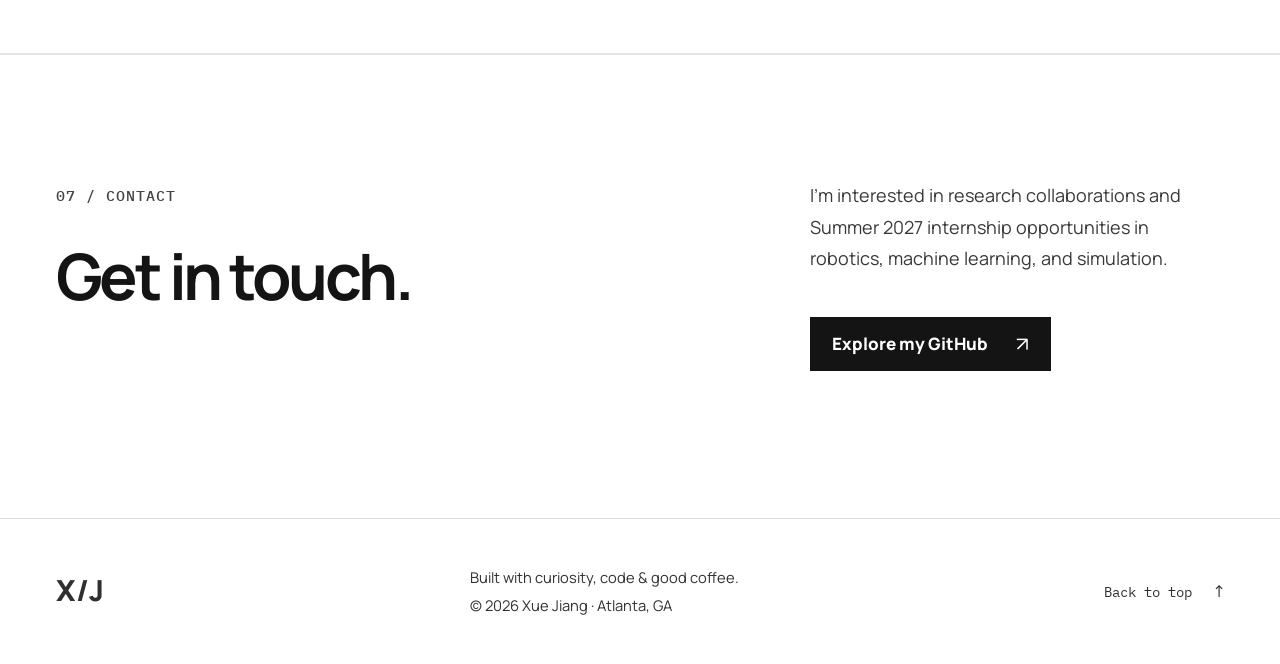
==== commit 7d693319: "Reorganize Awards into compact RoboMaster champion feature and scholarships" ====
--- a/index.html
+++ b/index.html
@@ -42,16 +42,19 @@
 <section class="about-section section-pad" id="about"><div class="container about-grid"><div class="section-heading"><span class="section-index">01 / ABOUT</span><h2>Driven by a curiosity for <span class="serif-em">how things move.</span></h2></div>
 <div class="about-content"><p class="about-lead">I am a first-year Master's student in Robotics at the Georgia Institute of Technology, with an undergraduate background in Naval Architecture and Ocean Engineering from Shanghai Jiao Tong University.</p><p>From building an autonomous surface vehicle to reconstructing robot-ready environments from video, I'm interested in connecting rigorous engineering with learning-based intelligence. Today, my research spans dexterous manipulation and real-to-sim pipelines for robot learning.</p><div class="about-tags"><span>Robot Learning</span><span>Computer Vision</span><span>Simulation</span><span>Controls</span><span>Sensor Fusion</span></div><a class="inline-arrow" href="https://github.com/choppa129" target="_blank" rel="noopener noreferrer">Find me on GitHub <span aria-hidden="true">↗</span></a></div></div></section>
 <section class="robomaster-section section-pad" id="robomaster"><div class="container">
-<div class="section-topline"><span class="section-index">02 / AWARDS &amp; HONORS</span><span class="micro-note">SHANGHAI JIAO TONG UNIVERSITY · JIAOLONG TEAM</span></div>
-<div class="rm-intro"><div><h2>RoboMaster.<br><em>Built to compete.</em></h2><p>RoboMaster is DJI's university-level robotics competition, combining mechanical design, embedded systems, computer vision, control and real-time team strategy in an arena-based robot battle. Teams design, build and operate their own robots—including infantry, hero, engineer, sentry and aerial systems.</p><p>In 2023, SJTU's Yunhan Jiaolong team came back through the revival bracket and won the national championship in Shenzhen.</p><div class="rm-actions"><a class="btn btn-dark" href="https://www.bilibili.com/video/BV19V41137XZ/" target="_blank" rel="noopener noreferrer">Watch the 2023 finals ↗</a><a class="btn btn-outline" href="https://news.sjtu.edu.cn/jdyw/20230815/187092.html" target="_blank" rel="noopener noreferrer">SJTU championship report ↗</a></div></div><div class="rm-result"><span class="rm-result-year">ROBOMASTER 2023</span><strong class="rm-result-champion">CHAMPIONS</strong><b>National Champion · 1st of 301 teams</b><small>RoboMaster University Championship · SJTU Yunhan Jiaolong</small></div></div>
-<div class="rm-gallery rm-gallery-curated">
-<figure class="rm-wide"><img src="https://news.sjtu.edu.cn/resource/upload/202308/20230815_124159_313.jpeg" alt="2023 RoboMaster arena featuring competition robots around the central base" loading="lazy"><figcaption>RoboMaster 2023 competition arena · Photo: Shanghai Jiao Tong University</figcaption></figure>
-<figure><img src="./assets/IMG_0314.png" alt="RoboMaster aerial robot hardware" loading="lazy"><figcaption>Aerial robot · Mechanical design and integration</figcaption></figure>
-<div class="rm-gallery-link"><span>OFFICIAL ROBOMASTER PHOTOGRAPHY</span><h3>Explore the robots and arena.</h3><p>Browse the competition organizer's original photos, including 2023 Shanghai Jiao Tong University championship robots.</p><a class="btn btn-outline" href="https://www.robomaster.com/zh-CN/resource/image?djifrom=nav" target="_blank" rel="noopener noreferrer">Official RoboMaster photo gallery ↗</a></div>
+<div class="section-topline"><span class="section-index">02 / AWARDS &amp; HONORS</span></div>
+<div class="award-competition">
+<div class="award-main">
+<span class="section-index">ROBOTICS COMPETITION · 2023</span>
+<h2>RoboMaster<br><em>National Champion.</em></h2>
+<div class="award-achievement"><strong>CHAMPIONS</strong><span>1st of 301 teams · SJTU Yunhan Jiaolong</span></div>
+<p>RoboMaster is a university robotics competition bringing together mechanical design, perception, control and real-time robot battles. Our team won the 2023 national championship in Shenzhen.</p>
+<div class="award-contribution"><strong>My contribution</strong><p>Mechanical design and integration of aerial and wheel-legged robots, including aiming, launching and locomotion mechanisms; supported testing and vision-assisted aiming validation.</p></div>
+<div class="rm-actions"><a class="btn btn-dark" href="https://www.bilibili.com/video/BV19V41137XZ/" target="_blank" rel="noopener noreferrer">Watch the finals ↗</a><a class="btn btn-outline" href="https://news.sjtu.edu.cn/jdyw/20230815/187092.html" target="_blank" rel="noopener noreferrer">Championship report ↗</a></div>
 </div>
-<div class="rm-contribution"><div><span class="section-index">MY CONTRIBUTION</span><h3>From mechanical design to competition-ready robots.</h3></div><p>Worked on mechanical design for the <strong>aerial robot and wheel-leg systems</strong>, including aiming/launching and locomotion mechanisms, mechanical integration and testing. Collaborated with teammates on vision-assisted aiming validation. This section describes my engineering contributions; the championship was a full-team achievement.</p></div>
-<div class="scholarships" id="scholarships"><div class="scholarships-heading"><span class="section-index">ACADEMIC HONORS</span><h3>Scholarships &amp; Recognition</h3><p>Academic scholarships awarded during my undergraduate studies at Shanghai Jiao Tong University.</p></div><div class="scholarship-list"><div class="scholarship-item"><span class="scholarship-year">2024</span><strong>Yang You Academician Scholarship</strong><span>Shanghai Jiao Tong University</span></div><div class="scholarship-item"><span class="scholarship-year">2022</span><strong>ABS Scholarship</strong><span>Shanghai Jiao Tong University</span></div><div class="scholarship-item"><span class="scholarship-year">2021</span><strong>Qiu Shao Scholarship</strong><span>Shanghai Jiao Tong University</span></div></div></div>
-<p class="rm-source">Official photos © their respective owners, credited to <a href="https://news.sjtu.edu.cn/jdyw/20230815/187092.html" target="_blank" rel="noopener noreferrer">SJTU's 2023 championship coverage</a>. The Bilibili finals recording opens on Bilibili; video availability is controlled by the uploader.</p>
+<div class="award-visuals"><figure><img src="https://news.sjtu.edu.cn/resource/upload/202308/20230815_124159_313.jpeg" alt="RoboMaster 2023 competition arena, photographed by Shanghai Jiao Tong University" loading="lazy"><figcaption>RoboMaster 2023 competition arena · SJTU</figcaption></figure><figure><img src="./assets/IMG_0314.png" alt="Aerial robot hardware from the RoboMaster project" loading="lazy"><figcaption>Aerial robot · Mechanical engineering</figcaption></figure></div>
+</div>
+<div class="scholarships" id="scholarships"><div class="scholarships-heading"><span class="section-index">ACADEMIC HONORS</span><h3>Scholarships</h3></div><div class="scholarship-list"><div class="scholarship-item"><span class="scholarship-year">2024</span><strong>Yang You Academician Scholarship</strong><span>Shanghai Jiao Tong University</span></div><div class="scholarship-item"><span class="scholarship-year">2022</span><strong>ABS Scholarship</strong><span>Shanghai Jiao Tong University</span></div><div class="scholarship-item"><span class="scholarship-year">2021</span><strong>Qiu Shao Scholarship</strong><span>Shanghai Jiao Tong University</span></div></div></div>
 </div></section>
 <section class="research-section section-pad" id="research"><div class="container"><div class="section-topline"><span class="section-index light">03 / RESEARCH</span></div><div class="section-title-row"><h2>Researching the next<br>generation of <em>robot intelligence.</em></h2><p>Combining physical understanding, scalable data, and simulation to make robots more capable in unstructured environments.</p></div><div class="research-grid"><a class="project-card research-project" href="./projects/dexterous-manipulation/">
       <div class="project-visual real-project-photo"><img src="./assets/gloved-hand-pose.png" alt="Gloved hand with optical markers and overlaid reconstructed hand skeleton" loading="lazy"><span class="visual-number">01</span></div>
--- a/assets/style.css
+++ b/assets/style.css
@@ -360,3 +360,41 @@
 .rrt-original-grid figcaption{font-size:17px;line-height:1.6;color:#444;margin-top:12px}
 .rrt-original-grid figure:last-child{grid-column:1/-1;max-width:740px}
 @media(max-width:680px){.rrt-original-grid{grid-template-columns:1fr}.rrt-original-grid figure:last-child{grid-column:auto}}
+
+/* Awards and academic scholarships: readable monochrome rows. */
+.scholarships{border-top:1px solid #ddd;margin-top:38px;padding-top:42px}
+.scholarships-heading h3{font-size:clamp(30px,3.4vw,48px);letter-spacing:-.045em;line-height:1.15;margin:14px 0}
+.scholarships-heading p{font-size:18px;line-height:1.65;color:#555;max-width:740px}
+.scholarship-list{border-top:1px solid #ddd;margin-top:30px}
+.scholarship-item{display:grid;grid-template-columns:95px minmax(0,1fr) minmax(180px,.6fr);gap:20px;align-items:center;padding:24px 0;border-bottom:1px solid #ddd}
+.scholarship-item .scholarship-year{font-size:17px;color:#555;font-weight:600}
+.scholarship-item strong{font-size:clamp(19px,2vw,24px);line-height:1.35}
+.scholarship-item>span:last-child{font-size:16px;color:#666}
+@media(max-width:700px){.scholarship-item{grid-template-columns:72px 1fr;gap:8px 16px}.scholarship-item>span:last-child{grid-column:2}}
+
+/* Awards visual balance: concise competition feature, equally prominent honors. */
+.robomaster-section .rm-intro{grid-template-columns:minmax(0,1.15fr) minmax(360px,.85fr);gap:32px;align-items:center;margin:24px 0 26px}
+.robomaster-section .rm-intro>div:first-child{max-width:none}
+.robomaster-section .rm-intro h2{font-size:clamp(38px,4.3vw,62px);margin-bottom:18px}
+.robomaster-section .rm-intro p{font-size:17px;line-height:1.65;margin:12px 0}
+.robomaster-section .rm-actions{margin-top:18px}
+.robomaster-section .rm-result{width:100%;max-width:none;padding:25px;gap:10px}
+.robomaster-section .rm-result .rm-result-champion{font-size:clamp(34px,3.5vw,54px);white-space:nowrap;letter-spacing:-.06em}
+.robomaster-section .rm-result b{font-size:clamp(18px,1.8vw,24px)}
+.robomaster-section .rm-result small{font-size:15px}
+.robomaster-section .rm-gallery{grid-template-columns:1.3fr 1fr;gap:16px;margin:24px 0}
+.robomaster-section .rm-gallery figure.rm-wide{grid-column:auto}
+.robomaster-section .rm-gallery .rm-wide img{height:260px;object-fit:cover}
+.robomaster-section .rm-gallery figure:nth-child(2) img{height:260px;object-fit:contain}
+.robomaster-section .rm-gallery-link{grid-column:1/-1;min-height:0;padding:18px 22px;display:grid;grid-template-columns:1fr auto;gap:8px 22px;align-items:center}
+.robomaster-section .rm-gallery-link>span{grid-column:1/-1}
+.robomaster-section .rm-gallery-link h3{font-size:24px}
+.robomaster-section .rm-gallery-link p{font-size:16px}
+.robomaster-section .rm-gallery-link .btn{grid-column:2;grid-row:2/4}
+.robomaster-section .rm-contribution{padding:24px 0;gap:28px}
+.robomaster-section .rm-contribution h3{font-size:clamp(25px,2.7vw,36px)}
+.robomaster-section .rm-contribution p{font-size:17px}
+.robomaster-section .scholarships{margin-top:28px;padding-top:32px}
+.robomaster-section .scholarships-heading h3{font-size:clamp(34px,3.7vw,52px)}
+@media(max-width:1000px){.robomaster-section .rm-intro{grid-template-columns:1fr}.robomaster-section .rm-result{max-width:none}.robomaster-section .rm-result .rm-result-champion{font-size:clamp(38px,7vw,66px)}}
+@media(max-width:700px){.robomaster-section .rm-gallery{grid-template-columns:1fr}.robomaster-section .rm-gallery .rm-wide img,.robomaster-section .rm-gallery figure:nth-child(2) img{height:auto;max-height:300px}.robomaster-section .rm-gallery-link{display:flex;flex-direction:column;align-items:flex-start}.robomaster-section .rm-result .rm-result-champion{font-size:clamp(29px,8vw,46px)}}
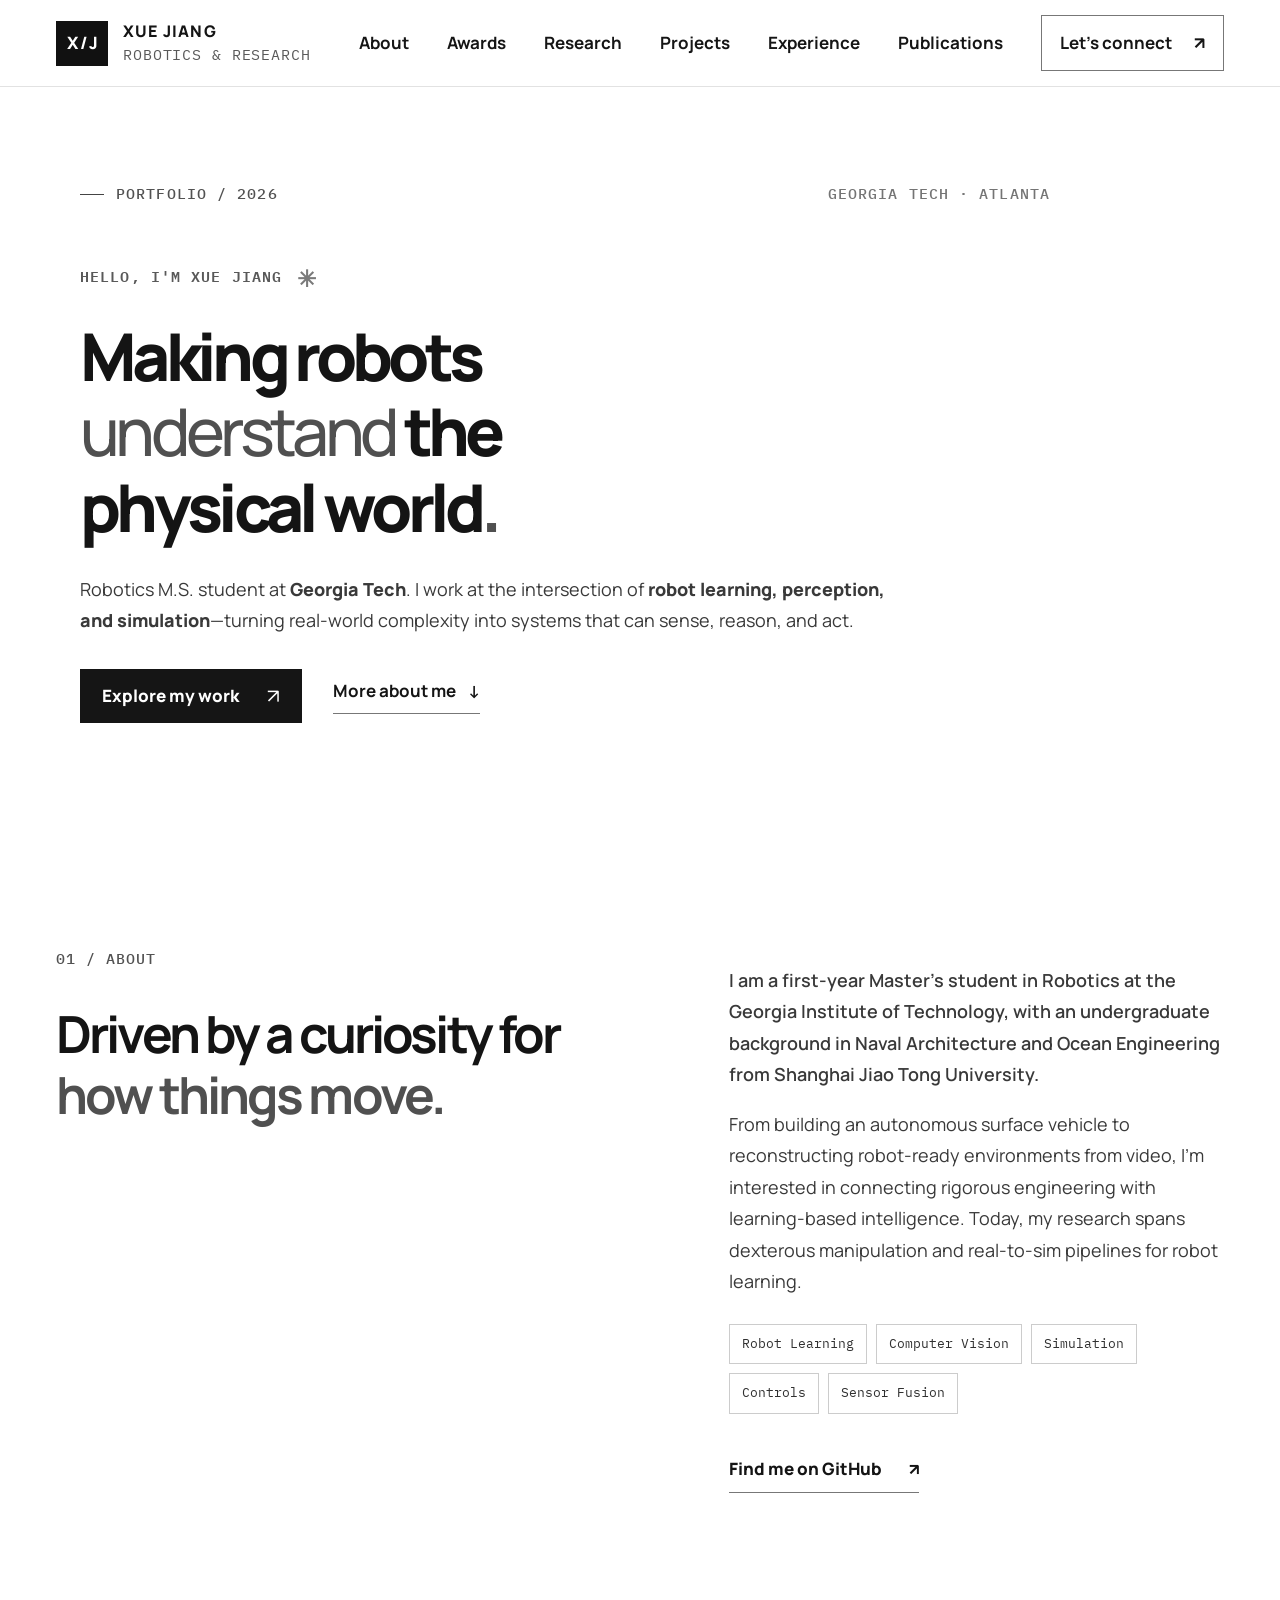
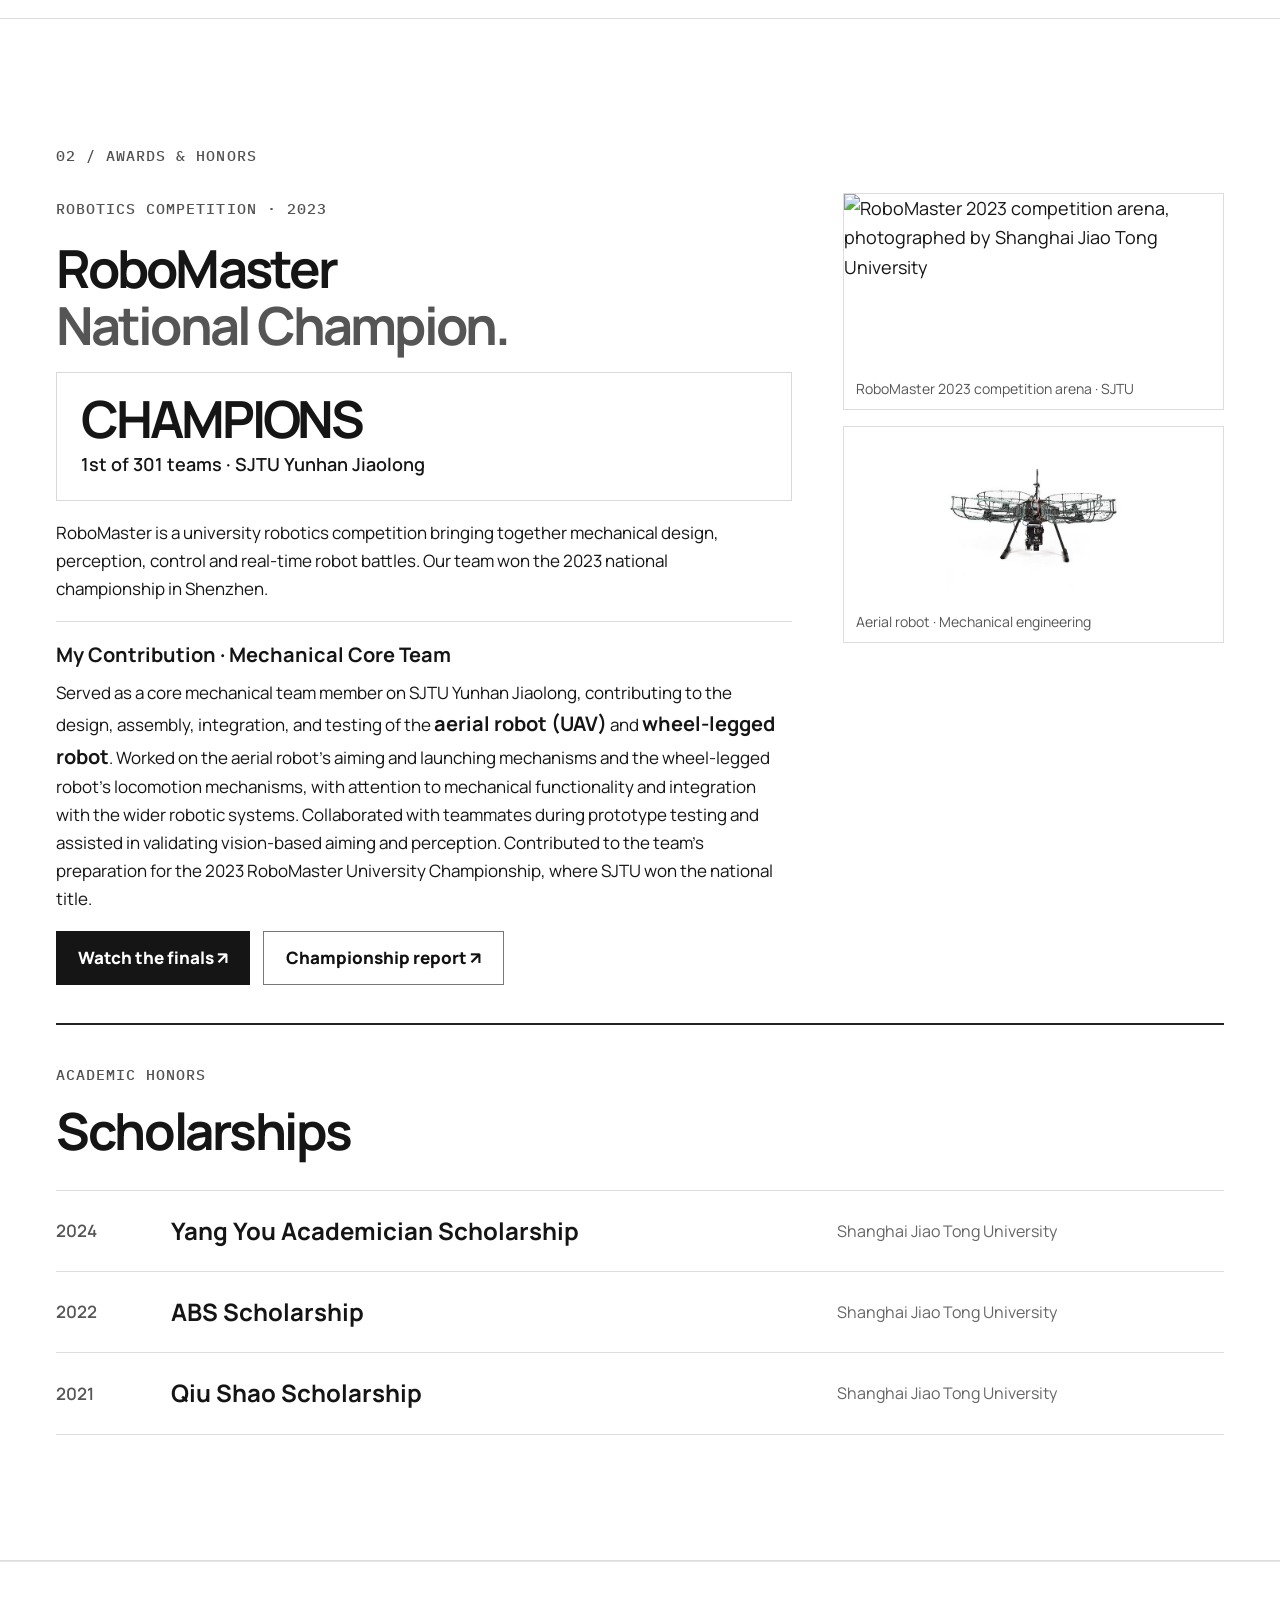
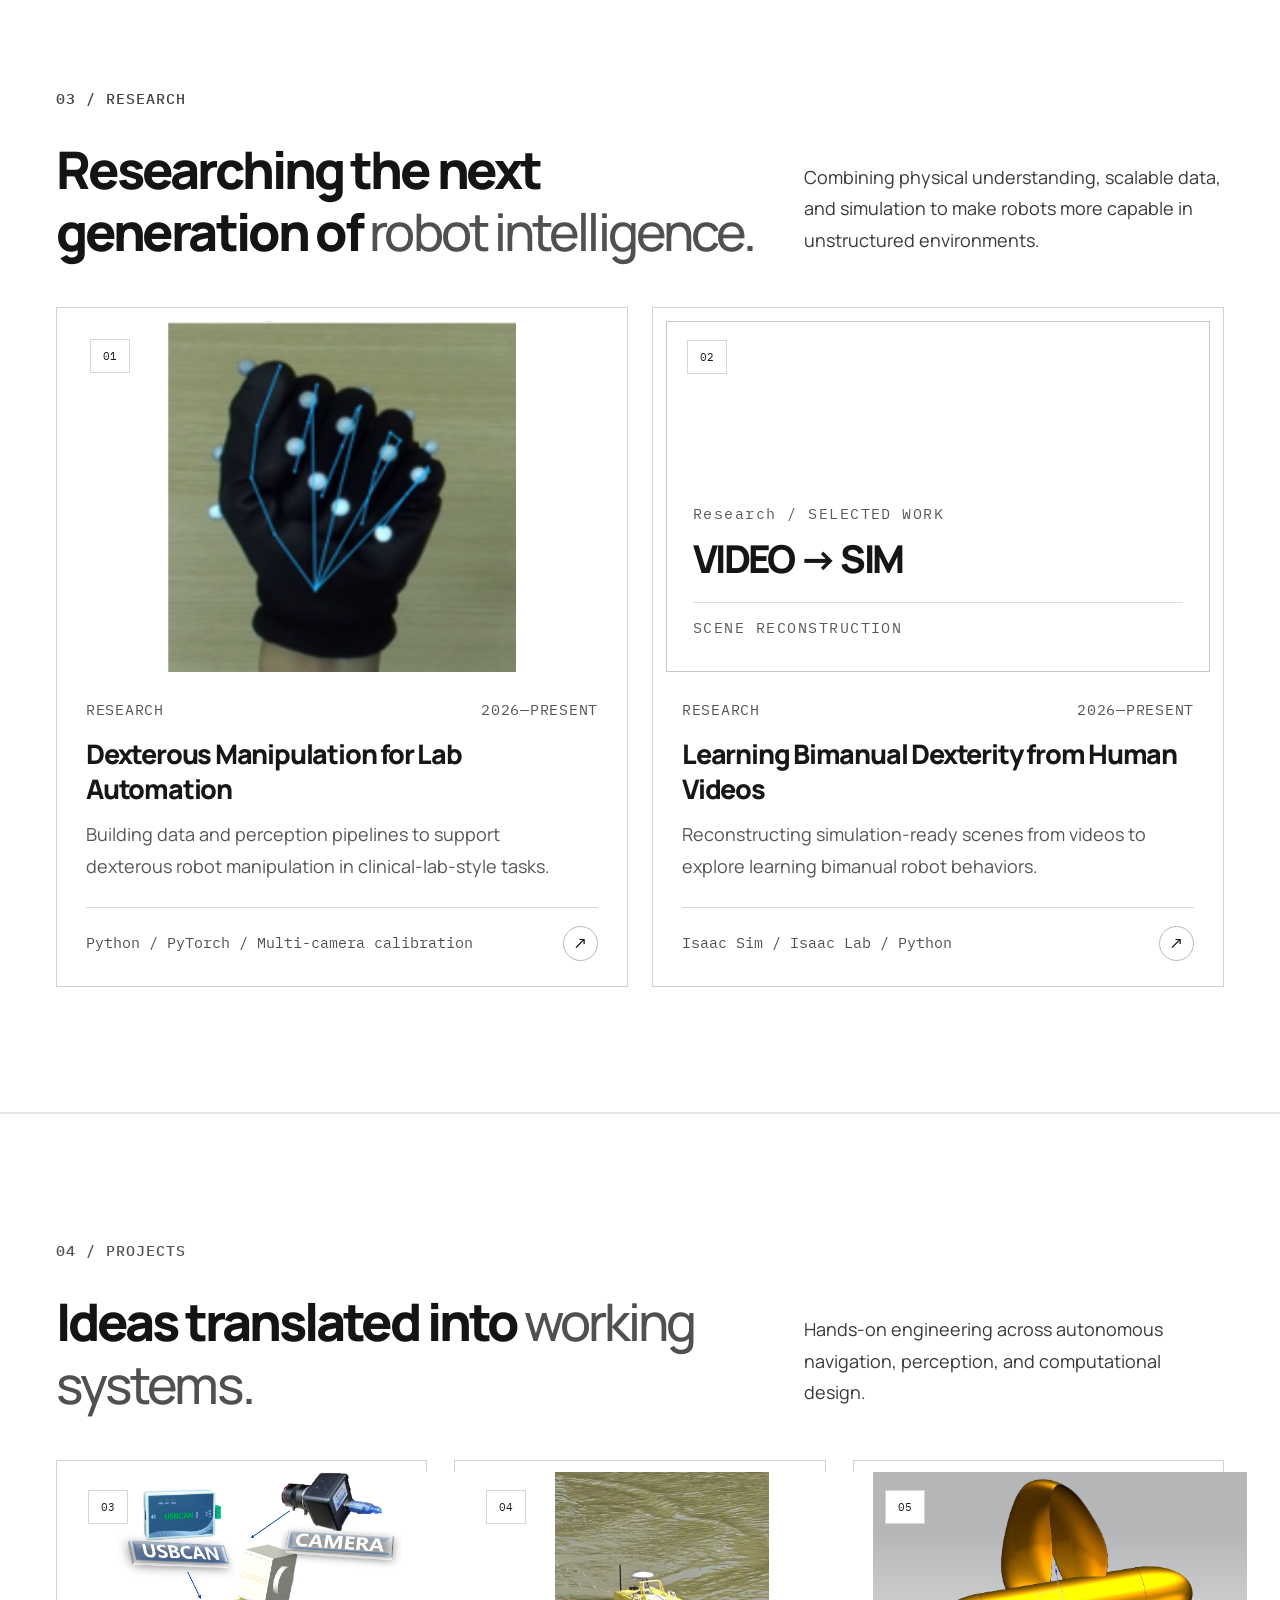
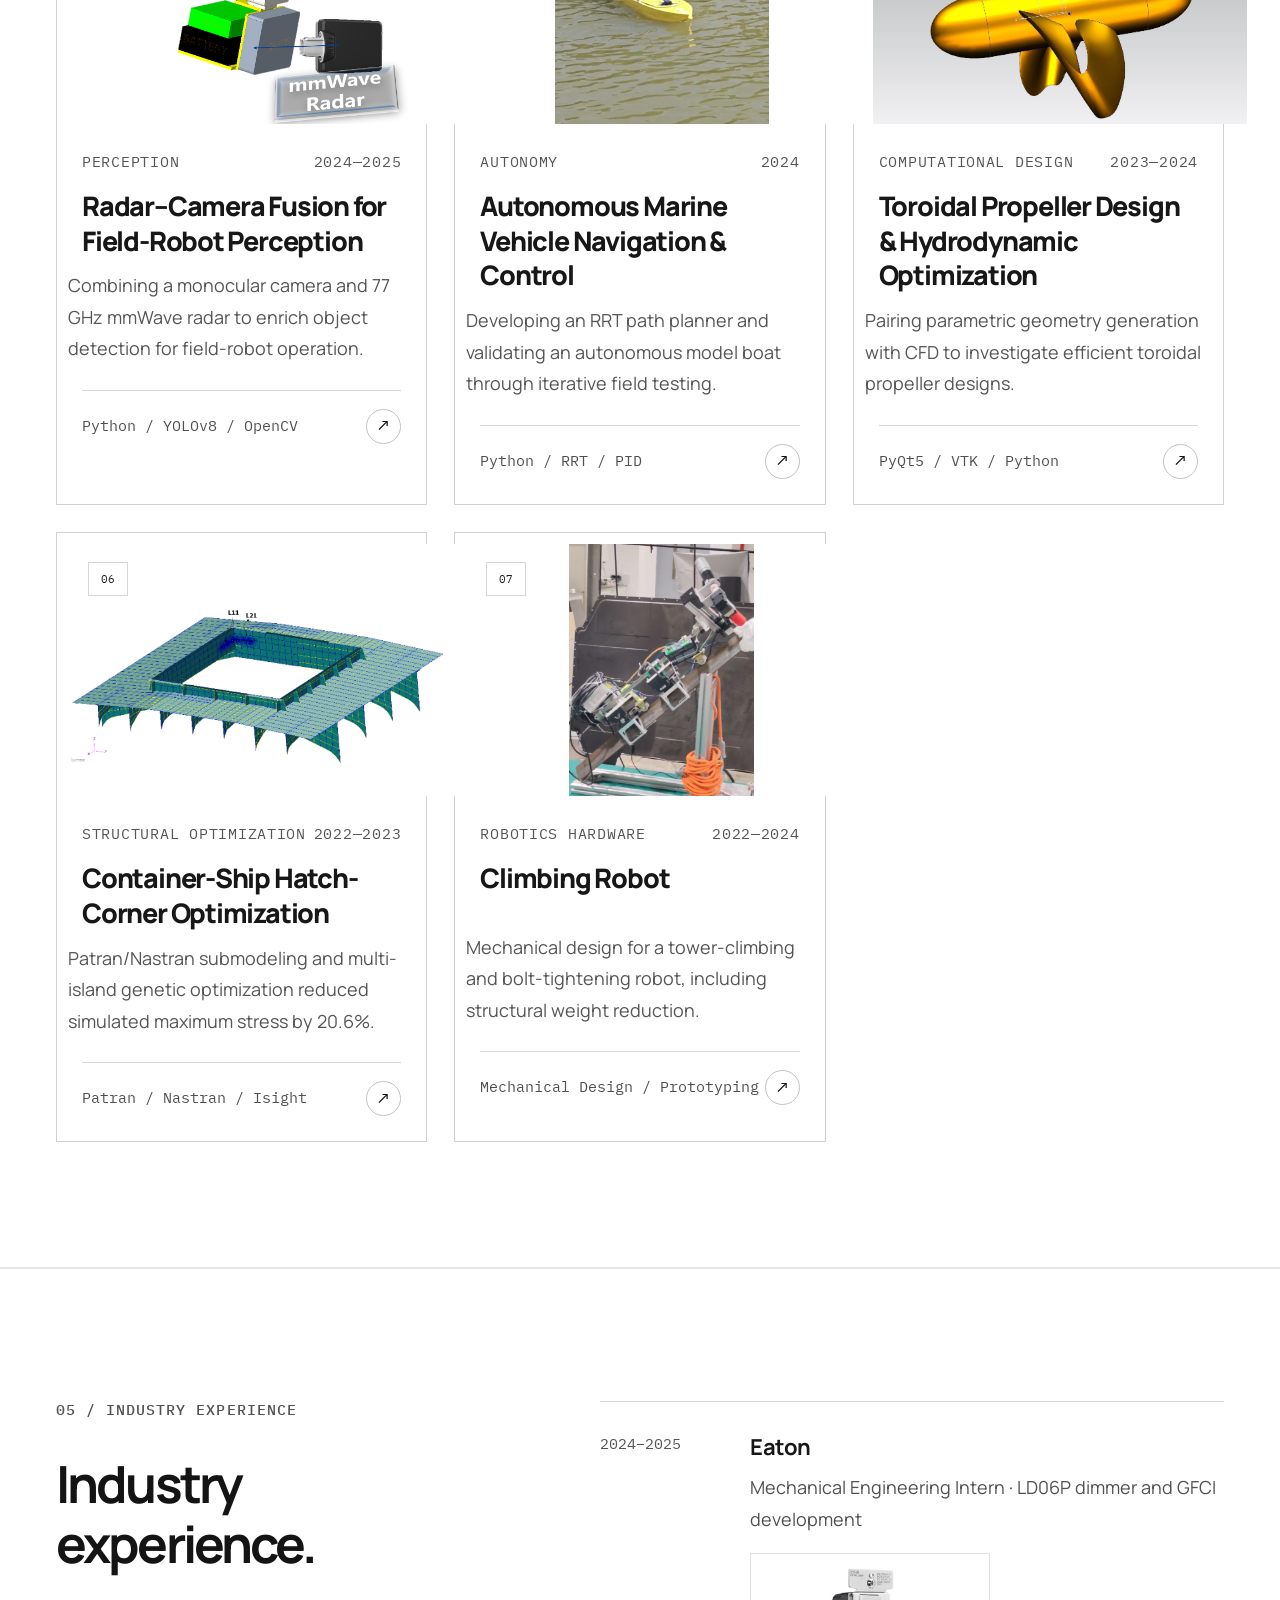
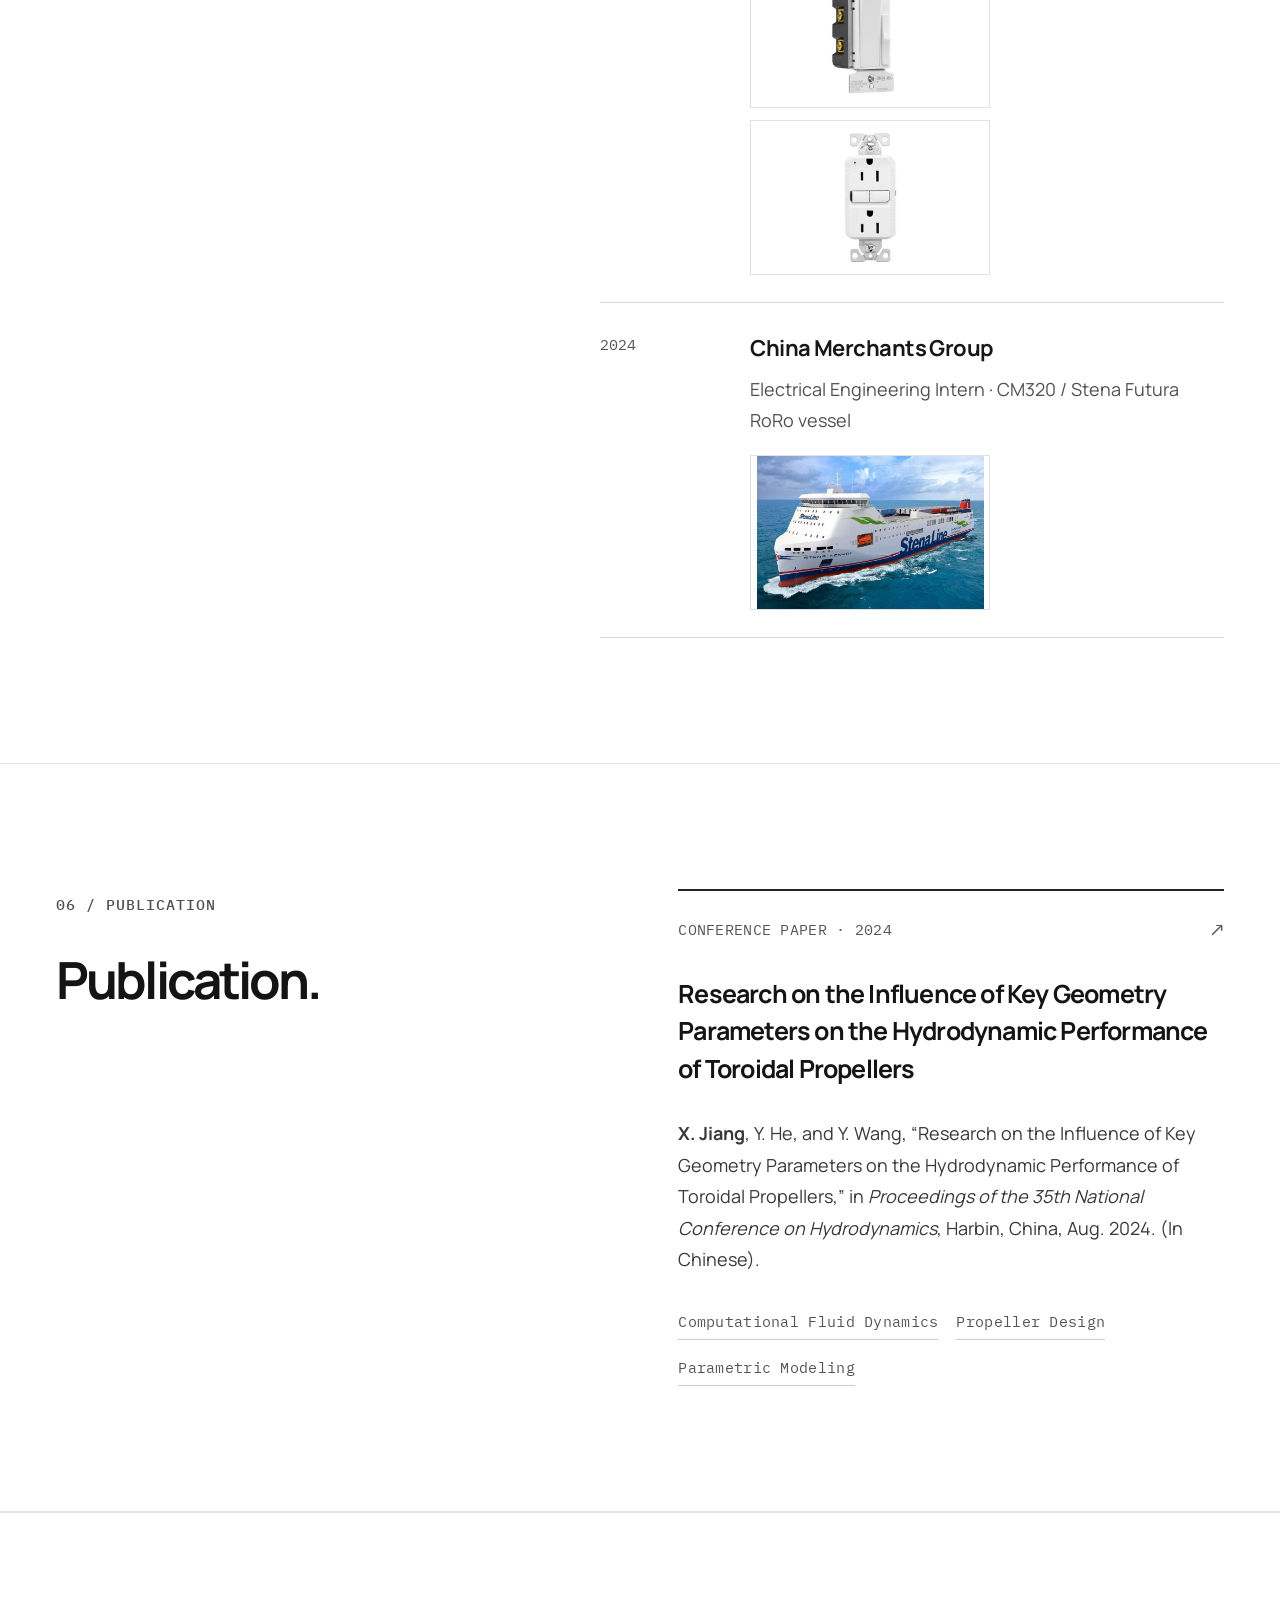
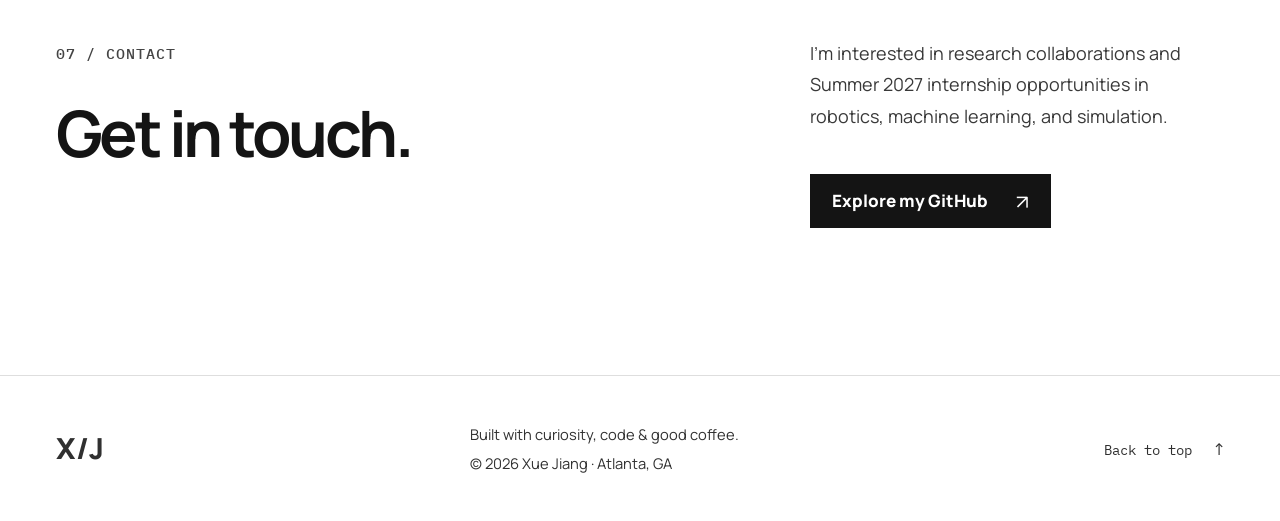
==== commit f396265f: "Expand RoboMaster personal contributions with aerial and wheel-legged robot work" ====
--- a/index.html
+++ b/index.html
@@ -49,7 +49,7 @@
 <h2>RoboMaster<br><em>National Champion.</em></h2>
 <div class="award-achievement"><strong>CHAMPIONS</strong><span>1st of 301 teams · SJTU Yunhan Jiaolong</span></div>
 <p>RoboMaster is a university robotics competition bringing together mechanical design, perception, control and real-time robot battles. Our team won the 2023 national championship in Shenzhen.</p>
-<div class="award-contribution"><strong>My contribution</strong><p>Mechanical design and integration of aerial and wheel-legged robots, including aiming, launching and locomotion mechanisms; supported testing and vision-assisted aiming validation.</p></div>
+<div class="award-contribution"><strong>My Contribution · Mechanical Core Team</strong><p>Served as a core mechanical team member on SJTU Yunhan Jiaolong, contributing to the design, assembly, integration, and testing of the <strong>aerial robot (UAV)</strong> and <strong>wheel-legged robot</strong>. Worked on the aerial robot’s aiming and launching mechanisms and the wheel-legged robot’s locomotion mechanisms, with attention to mechanical functionality and integration with the wider robotic systems. Collaborated with teammates during prototype testing and assisted in validating vision-based aiming and perception. Contributed to the team’s preparation for the 2023 RoboMaster University Championship, where SJTU won the national title.</p></div>
 <div class="rm-actions"><a class="btn btn-dark" href="https://www.bilibili.com/video/BV19V41137XZ/" target="_blank" rel="noopener noreferrer">Watch the finals ↗</a><a class="btn btn-outline" href="https://news.sjtu.edu.cn/jdyw/20230815/187092.html" target="_blank" rel="noopener noreferrer">Championship report ↗</a></div>
 </div>
 <div class="award-visuals"><figure><img src="https://news.sjtu.edu.cn/resource/upload/202308/20230815_124159_313.jpeg" alt="RoboMaster 2023 competition arena, photographed by Shanghai Jiao Tong University" loading="lazy"><figcaption>RoboMaster 2023 competition arena · SJTU</figcaption></figure><figure><img src="./assets/IMG_0314.png" alt="Aerial robot hardware from the RoboMaster project" loading="lazy"><figcaption>Aerial robot · Mechanical engineering</figcaption></figure></div>
--- a/assets/style.css
+++ b/assets/style.css
@@ -398,3 +398,25 @@
 .robomaster-section .scholarships-heading h3{font-size:clamp(34px,3.7vw,52px)}
 @media(max-width:1000px){.robomaster-section .rm-intro{grid-template-columns:1fr}.robomaster-section .rm-result{max-width:none}.robomaster-section .rm-result .rm-result-champion{font-size:clamp(38px,7vw,66px)}}
 @media(max-width:700px){.robomaster-section .rm-gallery{grid-template-columns:1fr}.robomaster-section .rm-gallery .rm-wide img,.robomaster-section .rm-gallery figure:nth-child(2) img{height:auto;max-height:300px}.robomaster-section .rm-gallery-link{display:flex;flex-direction:column;align-items:flex-start}.robomaster-section .rm-result .rm-result-champion{font-size:clamp(29px,8vw,46px)}}
+
+/* Two balanced Awards subsections: champion feature, then scholarships. */
+.award-competition{display:grid;grid-template-columns:minmax(0,1.45fr) minmax(240px,.75fr);gap:clamp(24px,4vw,56px);align-items:start;margin:24px 0 0}
+.award-main h2{font-size:clamp(36px,4.1vw,60px);line-height:1.08;letter-spacing:-.055em;margin:18px 0}
+.award-main h2 em{font-style:normal;color:#555}
+.award-achievement{border:1px solid #d9d9d9;padding:20px 24px;display:flex;flex-direction:column;gap:6px;margin:18px 0}
+.award-achievement strong{font-size:clamp(35px,4vw,60px);line-height:1;letter-spacing:-.06em;white-space:nowrap}
+.award-achievement span{font-size:18px;font-weight:600}
+.award-main>p{font-size:17px;line-height:1.65;max-width:700px;margin:14px 0}
+.award-contribution{border-top:1px solid #ddd;padding-top:16px;margin-top:18px}
+.award-contribution strong{font-size:20px}
+.award-contribution p{font-size:17px;line-height:1.65;margin:8px 0}
+.award-main .rm-actions{margin-top:18px}
+.award-visuals{display:flex;flex-direction:column;gap:16px}
+.award-visuals figure{margin:0;border:1px solid #ddd;background:#fff}
+.award-visuals img{display:block;width:100%;height:175px;object-fit:cover}
+.award-visuals figure:nth-child(2) img{object-fit:contain}
+.award-visuals figcaption{font-size:14px;line-height:1.45;color:#555;padding:10px 12px}
+.robomaster-section .scholarships{border-top:2px solid #222;margin-top:38px;padding-top:34px}
+.robomaster-section .scholarships-heading h3{font-size:clamp(34px,4vw,56px);margin:12px 0 18px}
+@media(max-width:900px){.award-competition{grid-template-columns:1fr}.award-visuals{display:grid;grid-template-columns:1fr 1fr}.award-visuals img{height:190px}}
+@media(max-width:550px){.award-achievement{padding:18px}.award-achievement strong{font-size:clamp(30px,8.2vw,44px)}.award-achievement span{font-size:16px}.award-visuals{grid-template-columns:1fr}.award-visuals img{height:200px}}
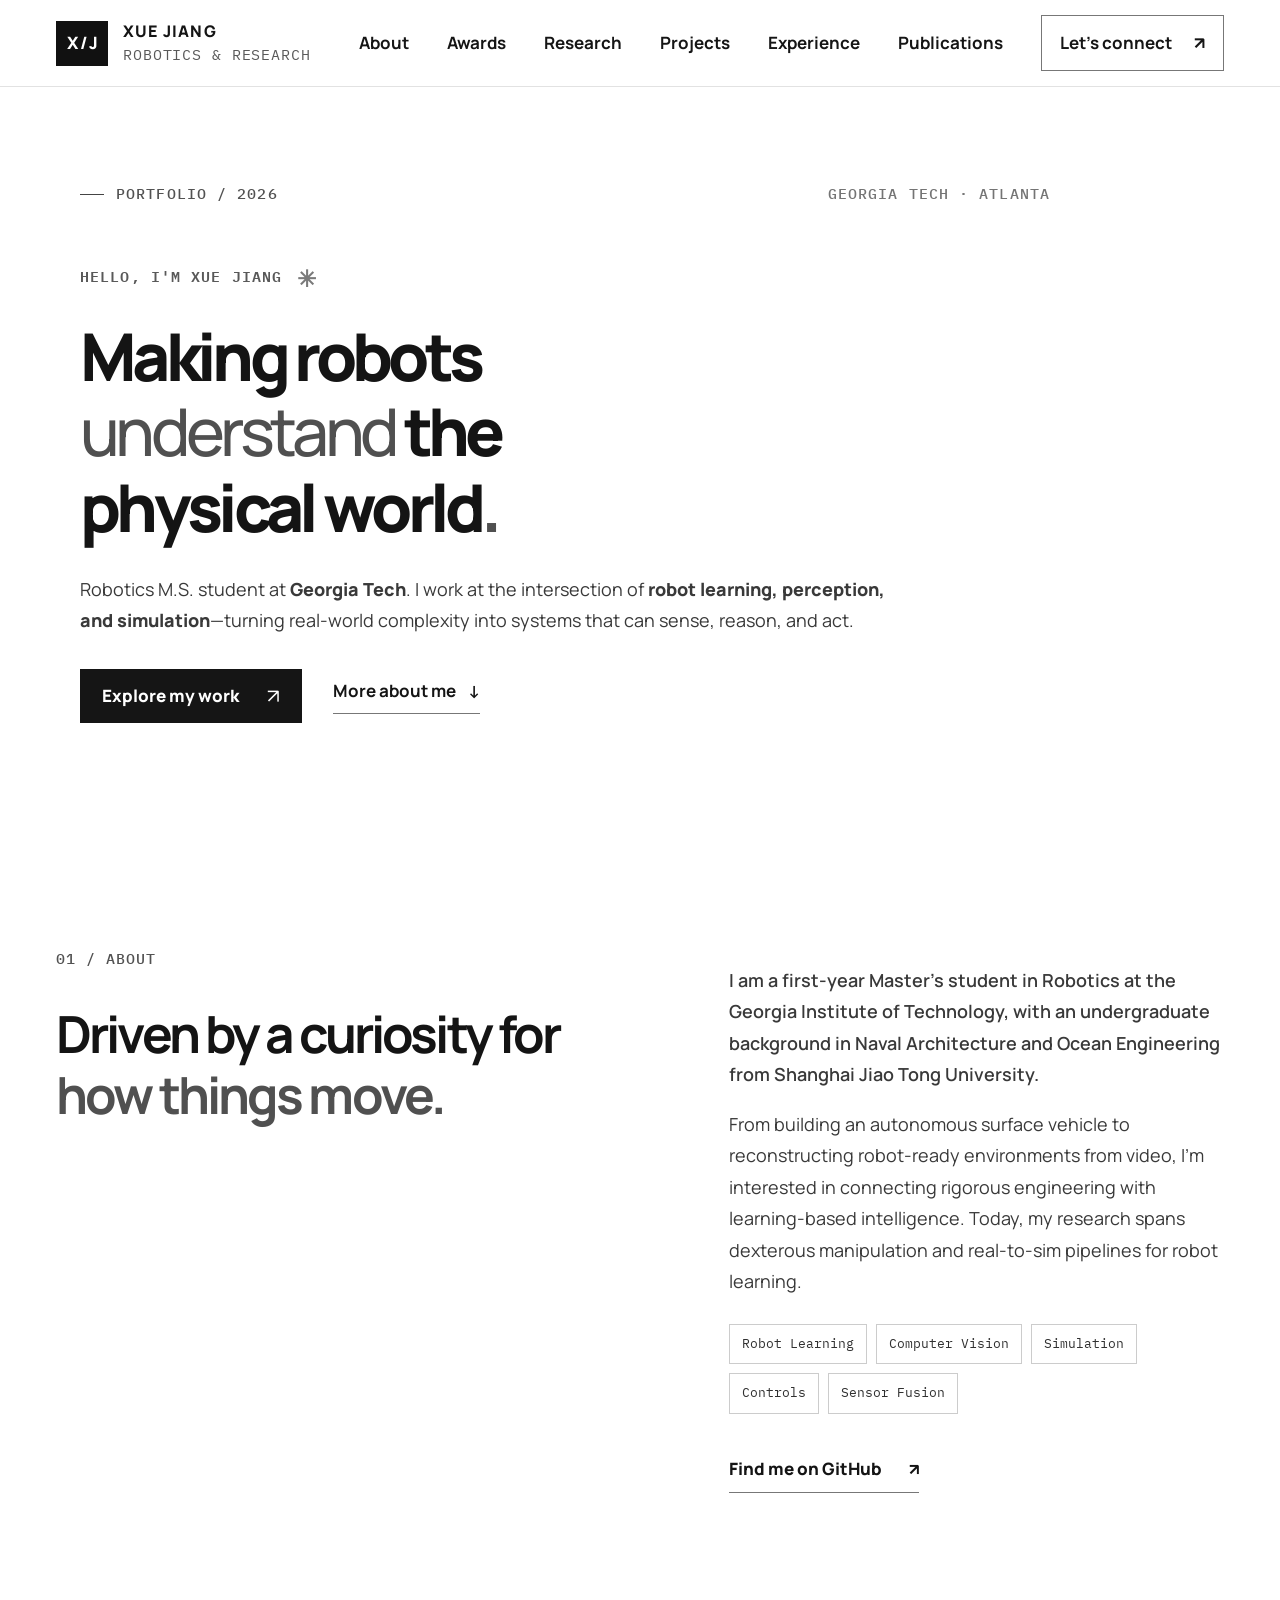
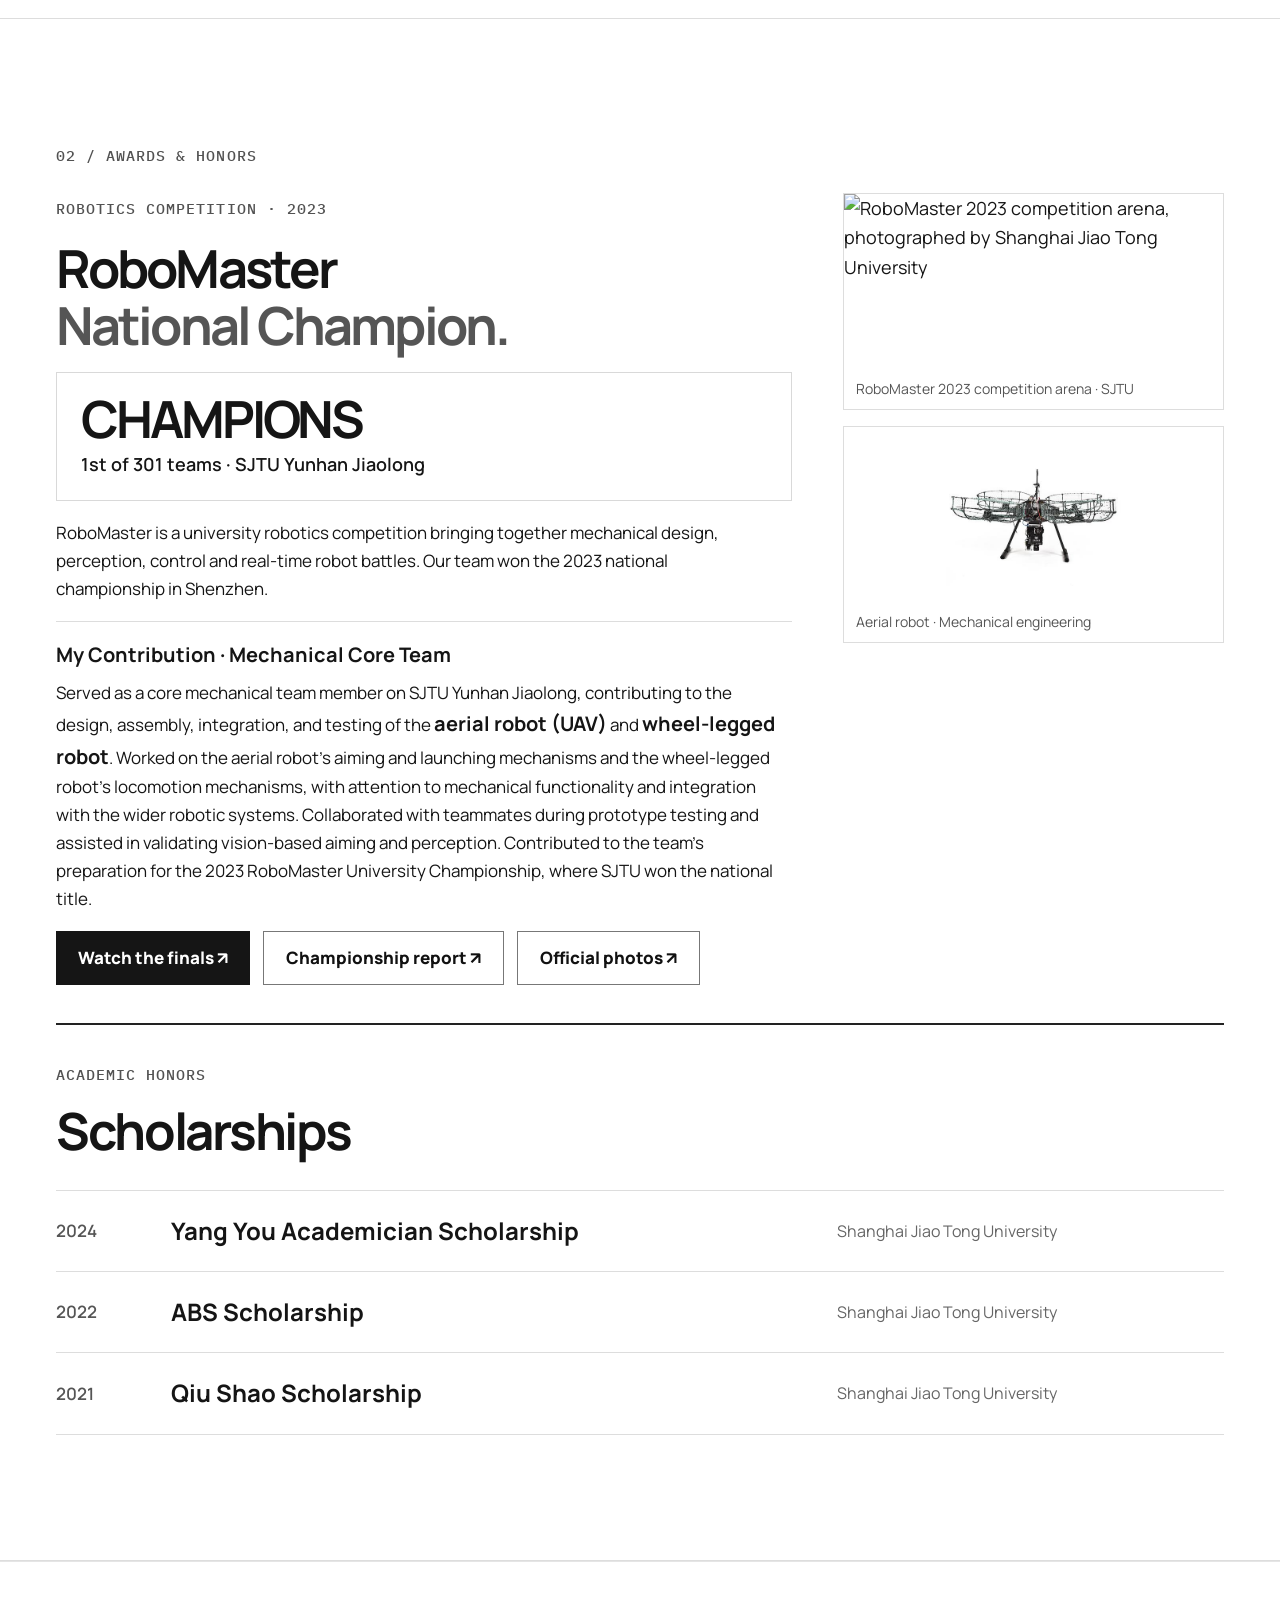
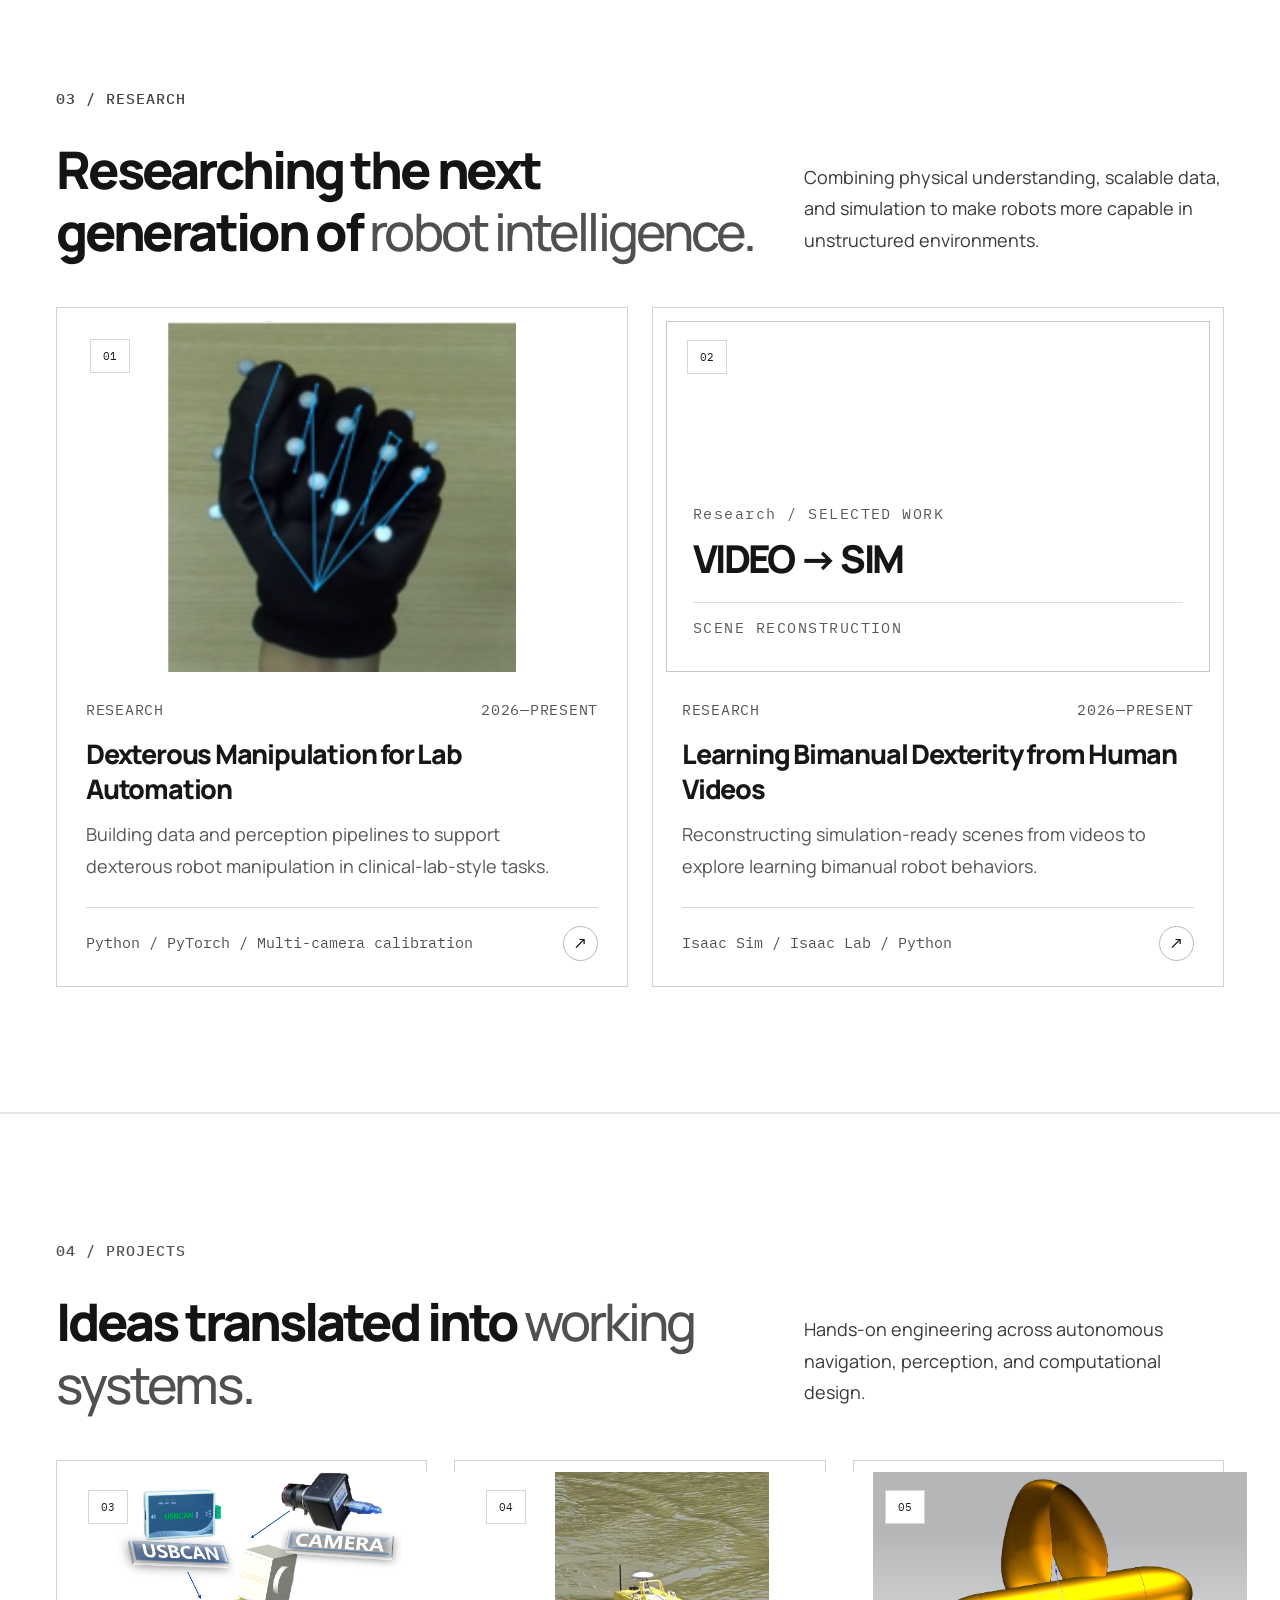
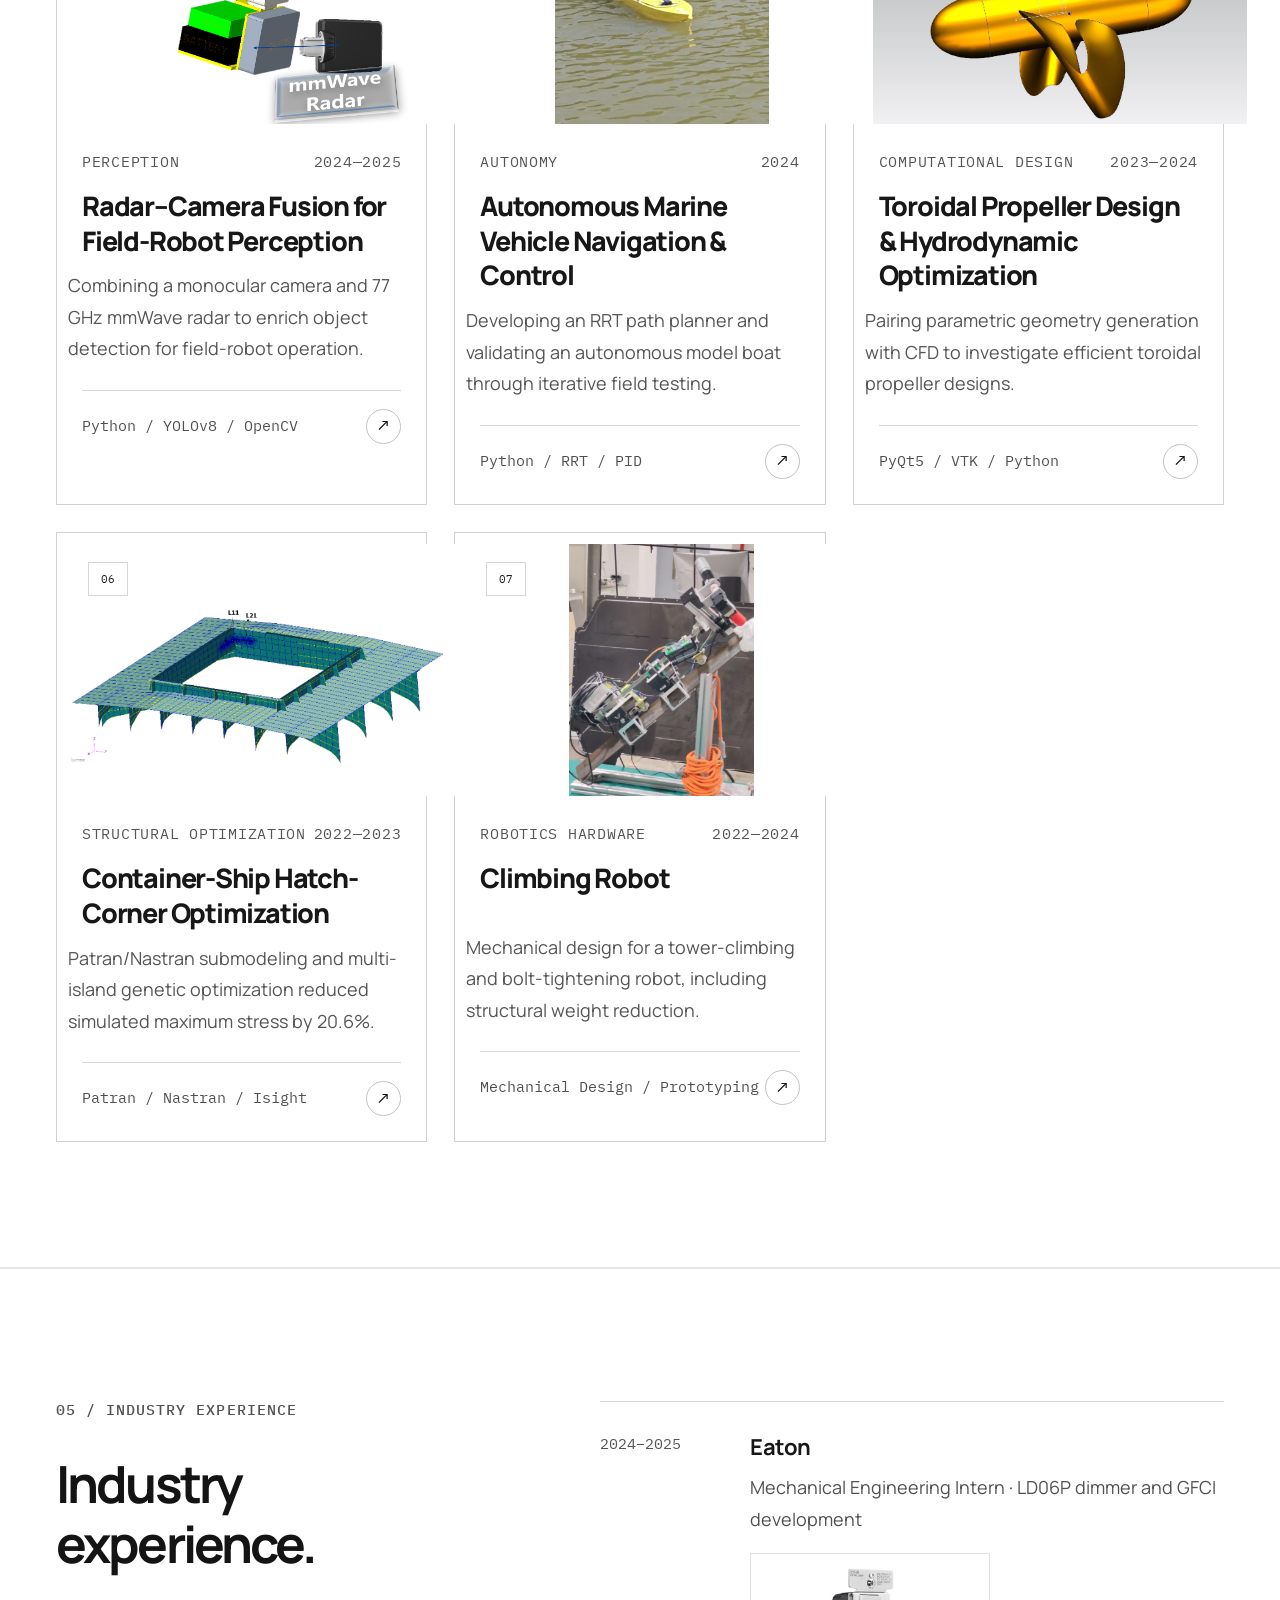
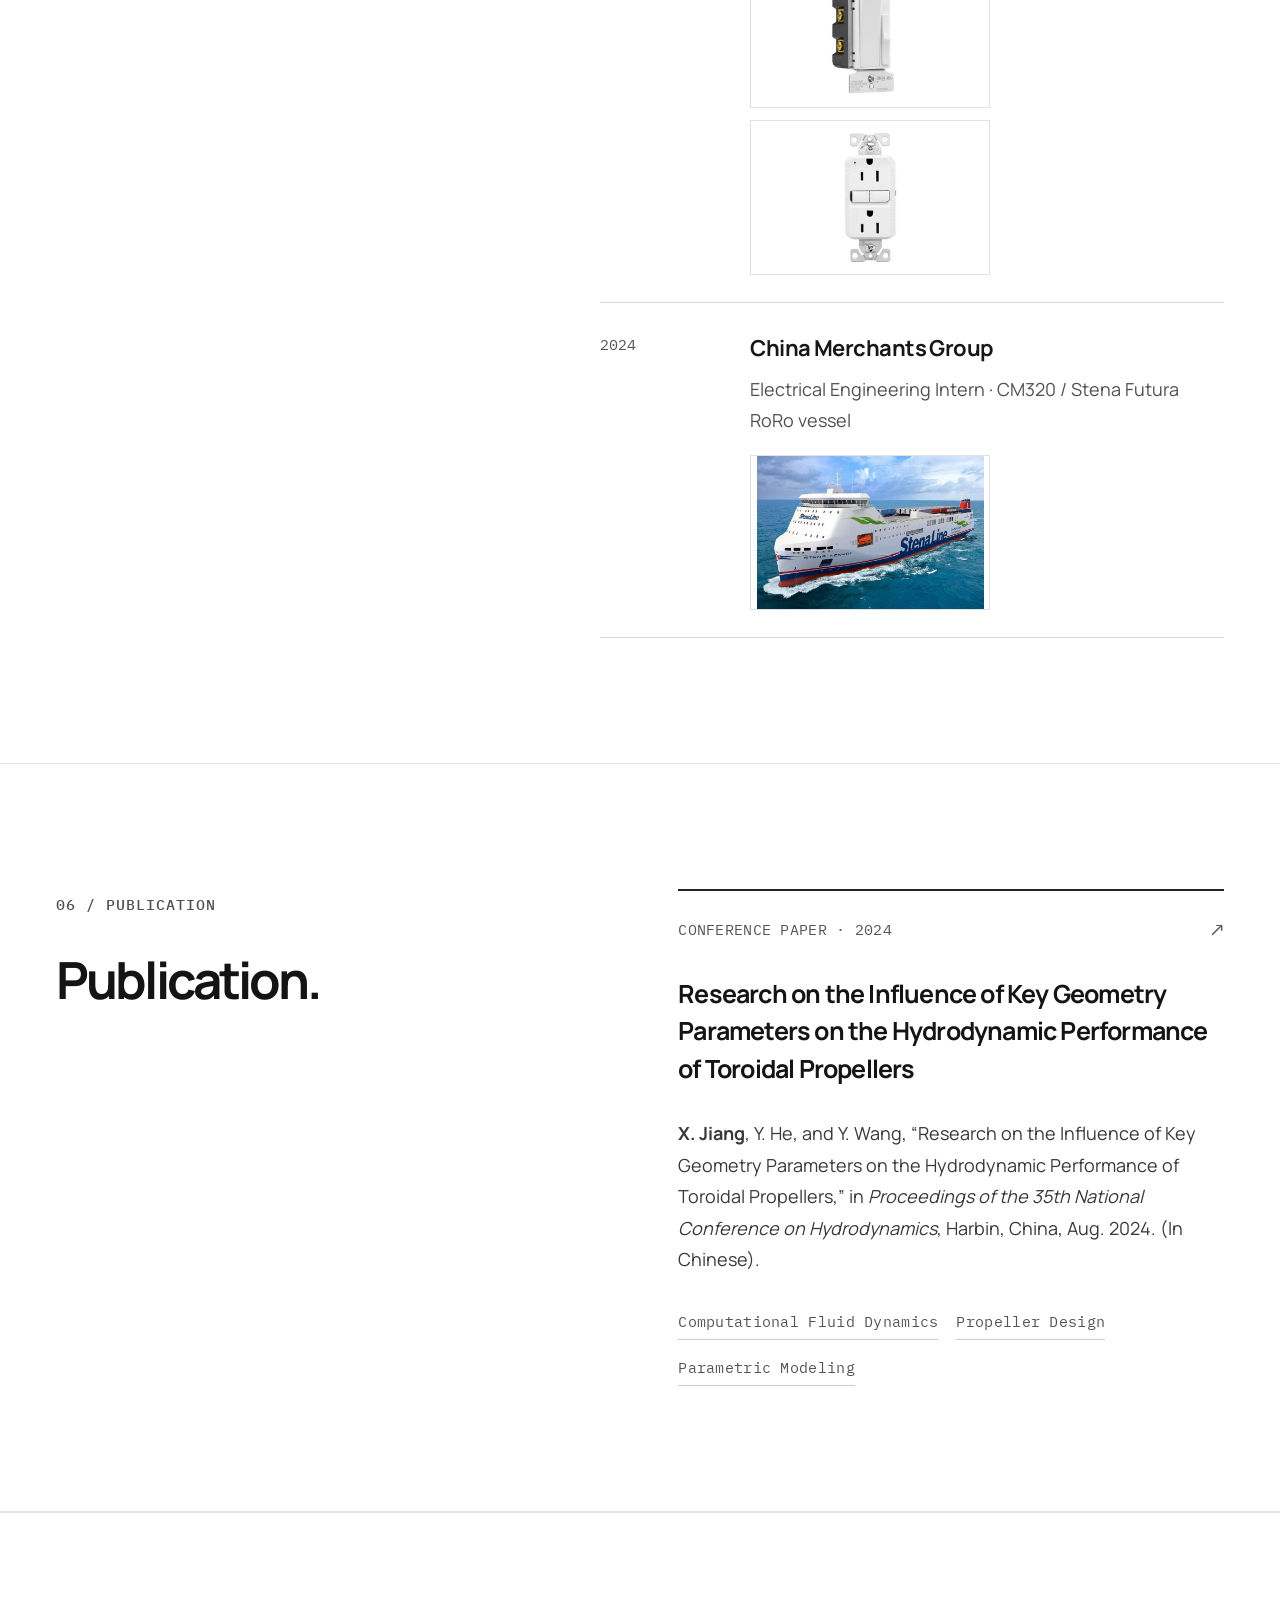
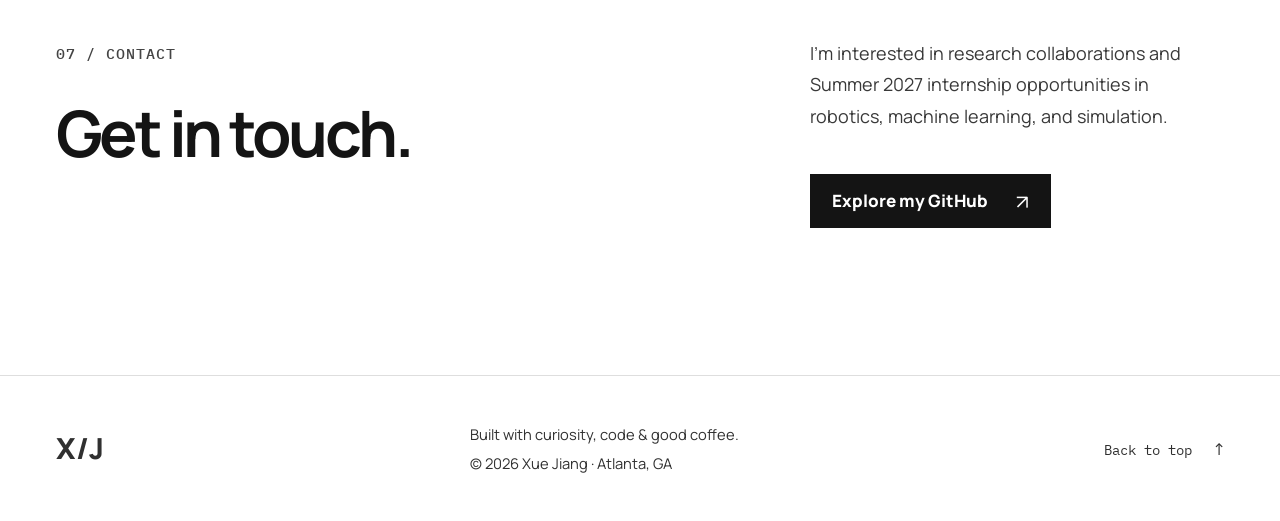
==== commit 960788a9: "Add RoboMaster official photos link alongside finals and championship buttons" ====
--- a/index.html
+++ b/index.html
@@ -50,7 +50,7 @@
 <div class="award-achievement"><strong>CHAMPIONS</strong><span>1st of 301 teams · SJTU Yunhan Jiaolong</span></div>
 <p>RoboMaster is a university robotics competition bringing together mechanical design, perception, control and real-time robot battles. Our team won the 2023 national championship in Shenzhen.</p>
 <div class="award-contribution"><strong>My Contribution · Mechanical Core Team</strong><p>Served as a core mechanical team member on SJTU Yunhan Jiaolong, contributing to the design, assembly, integration, and testing of the <strong>aerial robot (UAV)</strong> and <strong>wheel-legged robot</strong>. Worked on the aerial robot’s aiming and launching mechanisms and the wheel-legged robot’s locomotion mechanisms, with attention to mechanical functionality and integration with the wider robotic systems. Collaborated with teammates during prototype testing and assisted in validating vision-based aiming and perception. Contributed to the team’s preparation for the 2023 RoboMaster University Championship, where SJTU won the national title.</p></div>
-<div class="rm-actions"><a class="btn btn-dark" href="https://www.bilibili.com/video/BV19V41137XZ/" target="_blank" rel="noopener noreferrer">Watch the finals ↗</a><a class="btn btn-outline" href="https://news.sjtu.edu.cn/jdyw/20230815/187092.html" target="_blank" rel="noopener noreferrer">Championship report ↗</a></div>
+<div class="rm-actions"><a class="btn btn-dark" href="https://www.bilibili.com/video/BV19V41137XZ/" target="_blank" rel="noopener noreferrer">Watch the finals ↗</a><a class="btn btn-outline" href="https://news.sjtu.edu.cn/jdyw/20230815/187092.html" target="_blank" rel="noopener noreferrer">Championship report ↗</a><a class="btn btn-outline" href="https://www.robomaster.com/zh-CN/resource/image?djifrom=nav" target="_blank" rel="noopener noreferrer">Official photos ↗</a></div>
 </div>
 <div class="award-visuals"><figure><img src="https://news.sjtu.edu.cn/resource/upload/202308/20230815_124159_313.jpeg" alt="RoboMaster 2023 competition arena, photographed by Shanghai Jiao Tong University" loading="lazy"><figcaption>RoboMaster 2023 competition arena · SJTU</figcaption></figure><figure><img src="./assets/IMG_0314.png" alt="Aerial robot hardware from the RoboMaster project" loading="lazy"><figcaption>Aerial robot · Mechanical engineering</figcaption></figure></div>
 </div>
